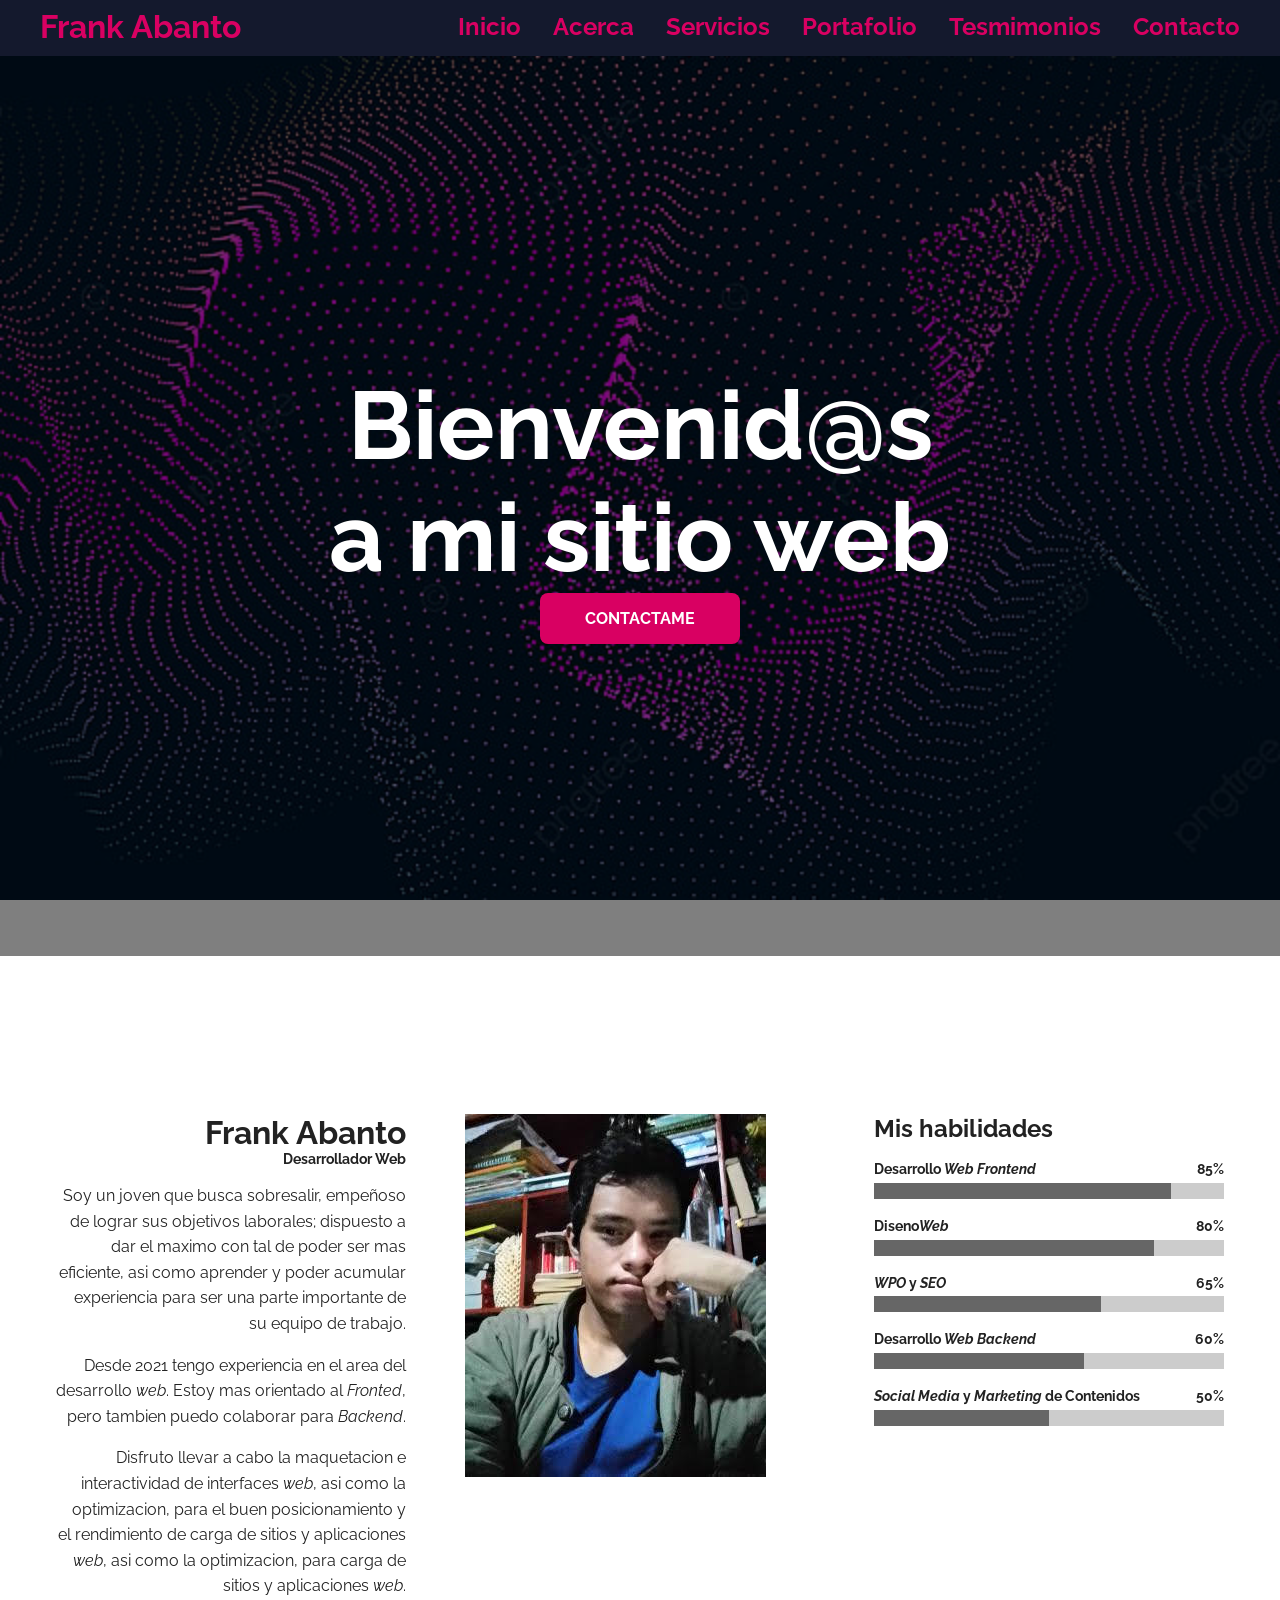
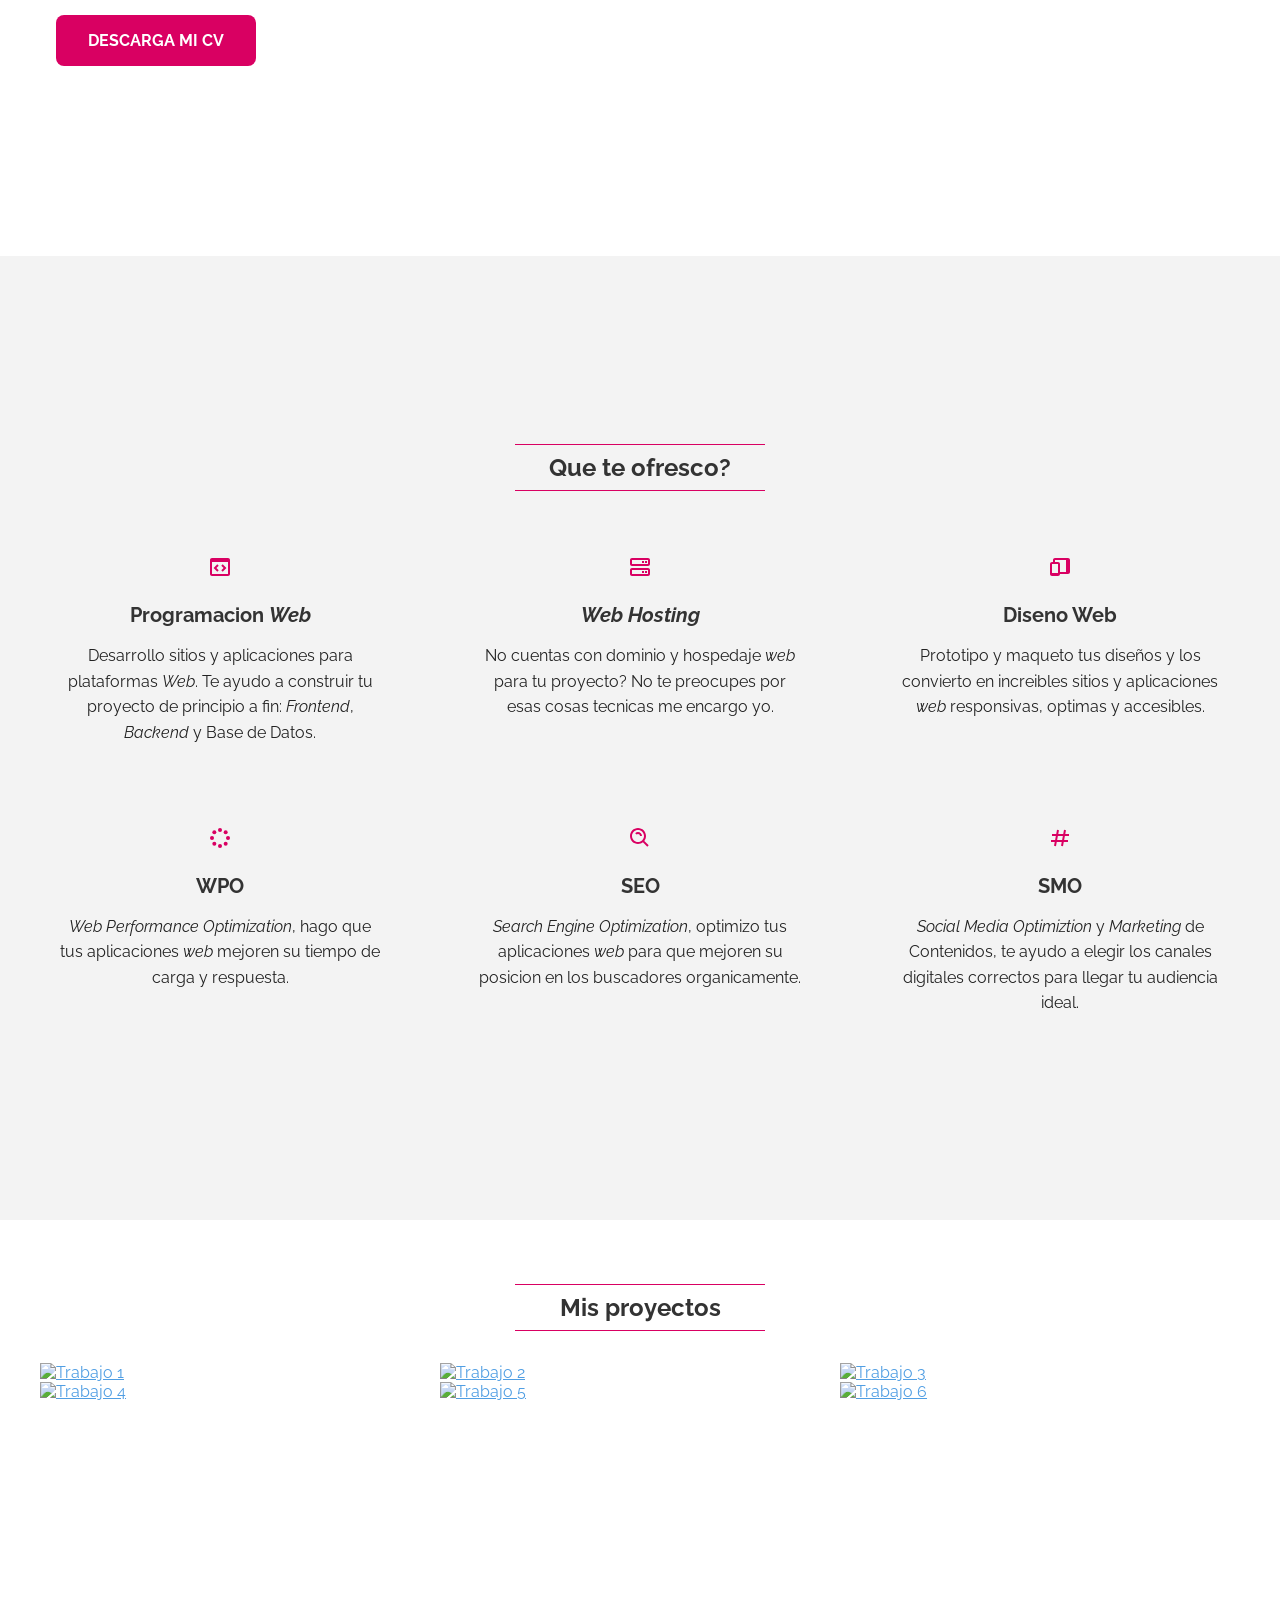
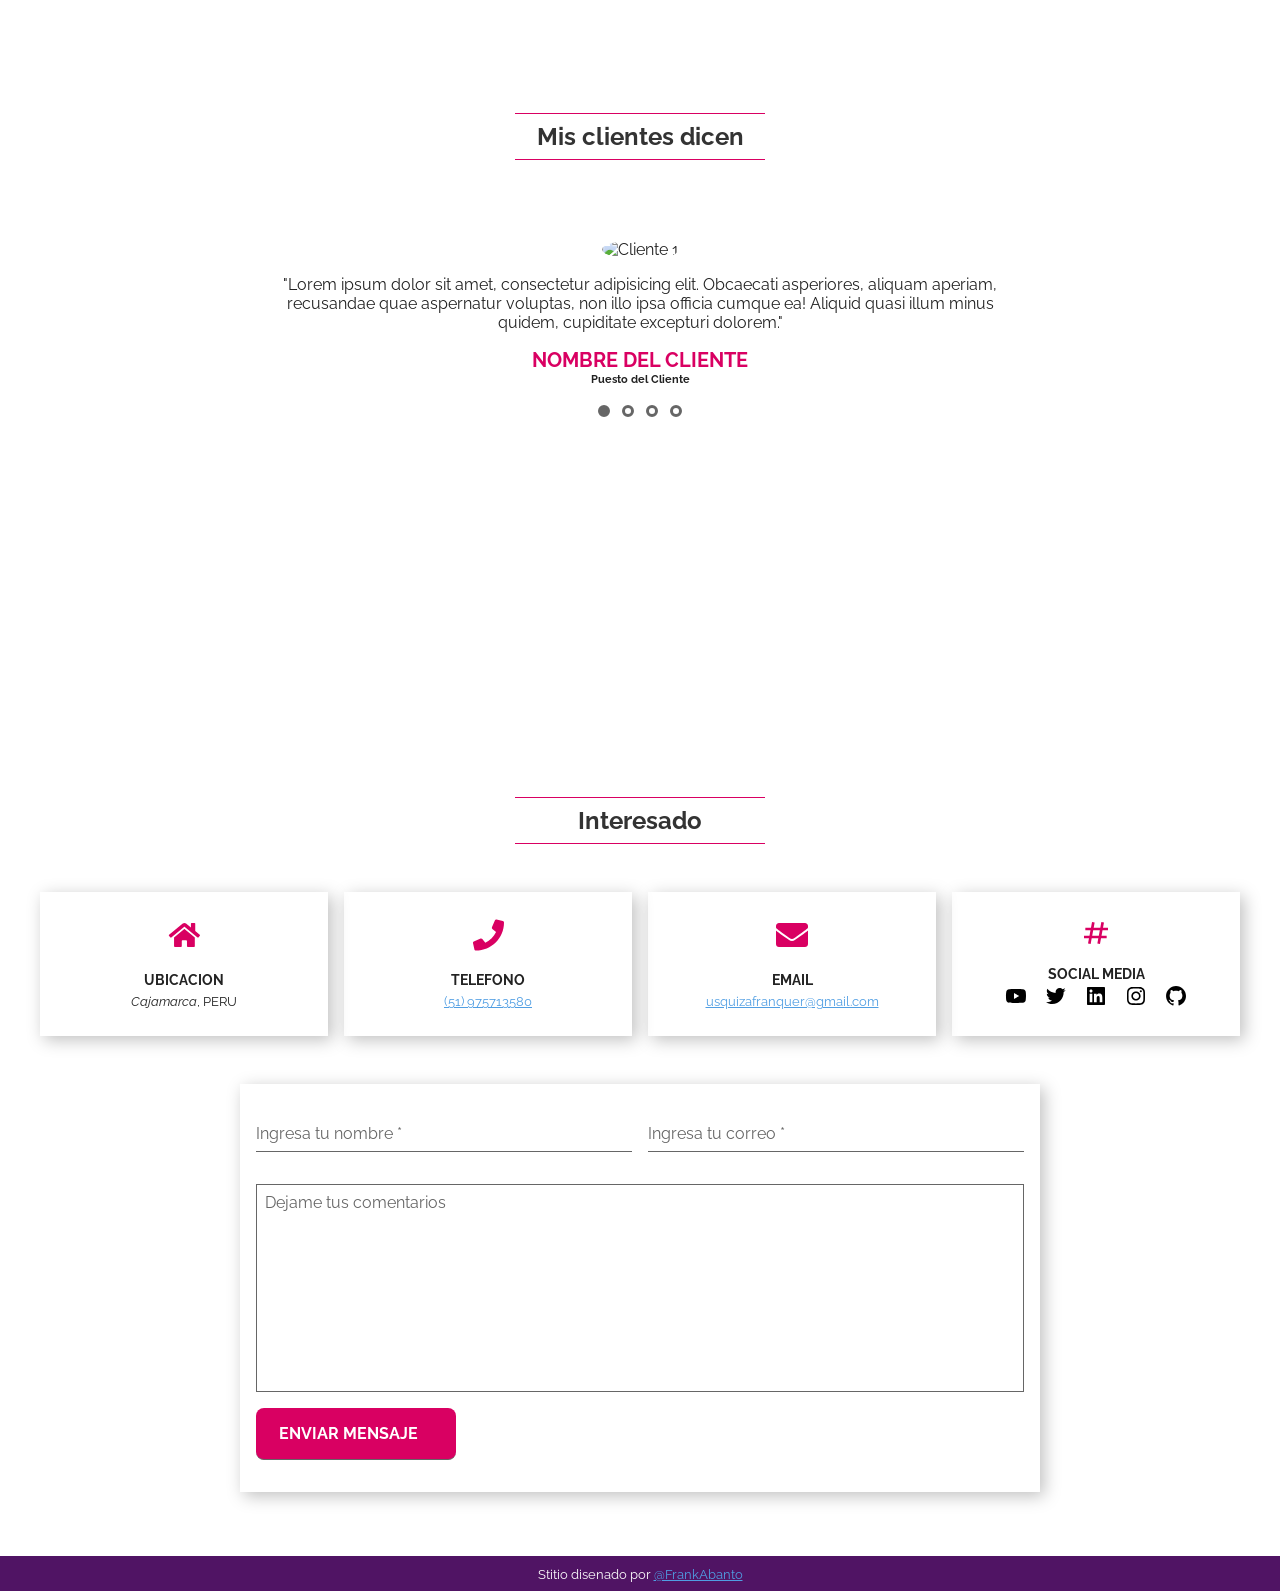
==== portafolio-cv/index.html @ b88fe7c6 "Editanto contenido de Portafolio" ====
<!DOCTYPE html>
<html lang="es">

<head>
  <meta charset="UTF-8">
  <meta http-equiv="X-UA-Compatible" content="IE=edge">
  <meta name="viewport" content="width=device-width, initial-scale=1.0">
  <link rel="preconnect" href="https://fonts.googleapis.com">
  <link rel="preconnect" href="https://fonts.gstatic.com" crossorigin>
  <link href="https://fonts.googleapis.com/css2?family=Raleway:wght@400;700&display=swap" rel="stylesheet">
  <link rel="stylesheet" href="style.css">
  <title>Portafolio CV - Frank Abanto</title>
  <meta name="description" content="Hola bienvenid@ a mi Portafolio, soy Frank Abanto, Desarrollador Web">
  <link rel="canonical" href="https://frankusqabant.github.io/pagina-taller-maquetacion/portafolio-cv
">
  <link rel="favicon" href="https://frankusqabant.github.io/pagina-taller-maquetacion/portafolio-cv
/assets/favicon.png">
  <link rel="apple-touch-icon" href="https://frankusqabant.github.io/pagina-taller-maquetacion/portafolio-cv
/assets/favicon.png">
  <meta name="theme-color" content="#d9006">
  <meta name="twitter:card" content="summary">
  <meta property="og:type" content="website">
  <meta property="og:title" name="twitter:title" content="Portafolio CV - Frank Abanto">
  <meta property="og:description" name="twitter:description"
    content="Hola bienvenid@ a mi Portafolio Profesional, soy Frank Abanto, Desarrollador Web">
  <meta property="og:image" name="twitter:image" content="https://frankusqabant.github.io/pagina-taller-maquetacion/portafolio-cv
/assets/hero-image-home.jpg">
  <meta property="og:url" name="twitter:url" content="https://frankusqabant.github.io/pagina-taller-maquetacion/portafolio-cv
">
</head>

<body>
  <header class="header">
    <section class="container">
      <div class="logo">
        <a href="index.html">Frank Abanto</a>
      </div>
      <button class="menu-btn">
        <svg xmlns="http://www.w3.org/2000/svg" width="24" height="24" viewBox="0 0 24 24">
          <path d="M4 6H20V8H4zM4 11H20V13H4zM4 16H20V18H4z" />
        </svg>
        <svg class="none" xmlns="http://www.w3.org/2000/svg" width="24" height="24" viewBox="0 0 24 24">
          <path
            d="M16.192 6.344L11.949 10.586 7.707 6.344 6.293 7.758 10.535 12 6.293 16.242 7.707 17.656 11.949 13.414 16.192 17.656 17.606 16.242 13.364 12 17.606 7.758z" />
        </svg>
      </button>
      <nav class="menu">
        <a href="#inicio">Inicio</a>
        <a href="#acerca">Acerca</a>
        <a href="#servicios">Servicios</a>
        <a href="#portafolio">Portafolio</a>
        <a href="#testimonios">Tesmimonios</a>
        <a href="#contacto">Contacto</a>
      </nav>
    </section>
  </header>
  <section id="inicio" class="home">
    <article class="hero-image" style="--hero-image: url('tools/hero-image-home.jpg'); --hero-attachment: fixed;">
      <aside class="hero-image-opacity" style="--hero-opacity-color: var(--black-alpha-color);">
        <div class="hero-image-content">
          <h2 class="hero-image-title" style="--hero-text-color: var(--white-color);">
            Bienvenid@s<br>a mi sitio web
          </h2>
          <a href="#contacto" class="btn">CONTACTAME</a>
        </div>
      </aside>
    </article>
  </section>
  <section id="acerca" class="about section container full-lg-screen">
    <article class="text-lg-right">
      <aside class="text-center text-lg-right">
        <h1>Frank Abanto</h1>
        <h5>Desarrollador Web</h5>
      </aside>
      <p>
        Soy un joven que busca sobresalir, empeñoso de lograr sus objetivos laborales; dispuesto a dar el maximo con tal
        de poder ser mas eficiente, asi como aprender y poder acumular experiencia para ser una parte importante de su
        equipo de trabajo.
      </p>
      <p>
        Desde 2021 tengo experiencia en el area del desarrollo <i>web</i>. Estoy mas orientado al <i>Fronted</i>, pero
        tambien puedo colaborar para <i>Backend</i>.
      </p>
      <p>
        Disfruto llevar a cabo la maquetacion e interactividad de interfaces <i>web</i>, asi como la optimizacion, para
        el buen posicionamiento y el rendimiento de carga de sitios y aplicaciones <i>web</i>, asi como la optimizacion,
        para carga de sitios y aplicaciones <i>web</i>.
      </p>
      <div class="text-center text-lg-left">

        <a class="btn" href="https://drive.google.com/file/d/1WSHp6QoUBpwlQ-XgPoUDUDnIFrKD_-wg/view?usp=sharing"
          target="_blank" rel="noopener">DESCARGA MI CV</a>
      </div>
    </article>
    <article>
      <img class="gray-scalee" src="tools/Fran.jpg" alt="jonmircha">
    </article>
    <article>
      <h2 class="text-center text-lg-left">Mis habilidades</h2>
      <div class="progress">
        <p>
          <b>Desarrollo <i>Web Frontend</i></b>
          <b>85%</b>
        </p>
        <progress value="85" min="0" max="100"></progress>
      </div>
      <div class="progress">
        <p>
          <b>Diseno<i>Web</i></b>
          <b>80%</b>
        </p>
        <progress value="80" min="0" max="100"></progress>
      </div>
      <div class="progress">
        <p>
          <b><i>WPO</i> y <i>SEO</i></b>
          <b>65%</b>
        </p>
        <progress value="65" min="0" max="100"></progress>
      </div>
      <div class="progress">
        <p>
          <b>Desarrollo <i>Web Backend</i></b>
          <b>60%</b>
        </p>
        <progress value="60" min="0" max="100"></progress>
      </div>
      <div class="progress">
        <p>
          <b><i>Social Media</i> y <i>Marketing</i> de Contenidos</b>
          <b>50%</b>
        </p>
        <progress value="50" min="0" max="100"></progress>
      </div>
    </article>
  </section>
  <section id="servicios" class="services section bg-gray-light">
    <div class="container full-lg-screen">
      <h2 class="section-title">Que te ofresco?</h2>
      <article class="service-card">
        <svg xmlns="http://www.w3.org/2000/svg" width="24" height="24" viewBox="0 0 24 24">
          <path
            d="M20,3H4C2.897,3,2,3.897,2,5v14c0,1.103,0.897,2,2,2h16c1.103,0,2-0.897,2-2V5C22,3.897,21.103,3,20,3z M4,19V7h16 l0.002,12H4z" />
          <path
            d="M9.293 9.293L5.586 13 9.293 16.707 10.707 15.293 8.414 13 10.707 10.707zM14.707 9.293L13.293 10.707 15.586 13 13.293 15.293 14.707 16.707 18.414 13z" />
        </svg>
        <h3>Programacion <i>Web</i></h3>
        <p>
          Desarrollo sitios y aplicaciones para plataformas <i>Web</i>. Te ayudo a construir tu proyecto de principio a
          fin: <i>Frontend</i>, <i>Backend</i> y Base de Datos.
        </p>
      </article>
      <article class="service-card">
        <svg xmlns="http://www.w3.org/2000/svg" width="24" height="24" viewBox="0 0 24 24">
          <path fill="none"
            d="M4 15v4h16.002L20 15H4zM16 18h-2v-2h2V18zM19 18h-2v-2h2V18zM4 5v4h16.002L20 5H4zM16 8h-2V6h2V8zM19 8h-2V6h2V8z" />
          <path
            d="M20 3H4C2.897 3 2 3.897 2 5v4c0 1.103.897 2 2 2h16c1.103 0 2-.897 2-2V5C22 3.897 21.103 3 20 3zM4 9V5h16l.002 4H4zM20 13H4c-1.103 0-2 .897-2 2v4c0 1.103.897 2 2 2h16c1.103 0 2-.897 2-2v-4C22 13.897 21.103 13 20 13zM4 19v-4h16l.002 4H4z" />
          <path d="M17 6H19V8H17zM14 6H16V8H14zM17 16H19V18H17zM14 16H16V18H14z" />
        </svg>
        <h3><i>Web Hosting</i></h3>
        <p>
          No cuentas con dominio y hospedaje <i>web</i> para tu proyecto? No te preocupes por esas cosas tecnicas me
          encargo yo.
        </p>
      </article>
      <article class="service-card">
        <svg xmlns="http://www.w3.org/2000/svg" width="24" height="24" viewBox="0 0 24 24">
          <path
            d="M20,3H7C5.897,3,5,3.897,5,5v2H4C2.897,7,2,7.897,2,9v10c0,1.103,0.897,2,2,2h6c1.103,0,2-0.897,2-2h8c1.103,0,2-0.897,2-2 V5C22,3.897,21.103,3,20,3z M6,9h4l-0.003,9H4V9H6z M12,17V9c0-1.103-0.897-2-2-2H7V5h11v12H12z" />
        </svg>
        <h3>Diseno Web</h3>
        <p>
          Prototipo y maqueto tus diseños y los convierto en increibles sitios y aplicaciones <i>web</i> responsivas,
          optimas y accesibles.
        </p>
      </article>
      <article class="service-card">
        <svg xmlns="http://www.w3.org/2000/svg" width="24" height="24" viewBox="0 0 24 24">
          <circle cx="12" cy="20" r="2" />
          <circle cx="12" cy="4" r="2" />
          <circle cx="6.343" cy="17.657" r="2" />
          <circle cx="17.657" cy="6.343" r="2" />
          <circle cx="4" cy="12" r="2.001" />
          <circle cx="20" cy="12" r="2" />
          <circle cx="6.343" cy="6.344" r="2" />
          <circle cx="17.657" cy="17.658" r="2" />
        </svg>
        <h3>WPO</h3>
        <p>
          <i>Web Performance Optimization</i>, hago que tus aplicaciones <i>web</i> mejoren su tiempo de carga y
          respuesta.
        </p>
      </article>
      <article class="service-card">
        <svg xmlns="http://www.w3.org/2000/svg" width="24" height="24" viewBox="0 0 24 24">
          <path
            d="M10,18c1.846,0,3.543-0.635,4.897-1.688l4.396,4.396l1.414-1.414l-4.396-4.396C17.365,13.543,18,11.846,18,10 c0-4.411-3.589-8-8-8s-8,3.589-8,8S5.589,18,10,18z M10,4c3.309,0,6,2.691,6,6s-2.691,6-6,6s-6-2.691-6-6S6.691,4,10,4z" />
          <path
            d="M11.412,8.586C11.791,8.966,12,9.468,12,10h2c0-1.065-0.416-2.069-1.174-2.828c-1.514-1.512-4.139-1.512-5.652,0 l1.412,1.416C9.346,7.83,10.656,7.832,11.412,8.586z" />
        </svg>
        <h3>SEO</h3>
        <p>
          <i>Search Engine Optimization</i>, optimizo tus aplicaciones <i>web</i> para que mejoren su posicion en los
          buscadores organicamente.
        </p>
      </article>
      <article class="service-card">
        <svg xmlns="http://www.w3.org/2000/svg" width="24" height="24" viewBox="0 0 24 24">
          <path
            d="M16.018,3.815L15.232,8h-4.966l0.716-3.815L9.018,3.815L8.232,8H4v2h3.857l-0.751,4H3v2h3.731l-0.714,3.805l1.965,0.369 L8.766,16h4.966l-0.714,3.805l1.965,0.369L15.766,16H20v-2h-3.859l0.751-4H21V8h-3.733l0.716-3.815L16.018,3.815z M14.106,14H9.141 l0.751-4h4.966L14.106,14z" />
        </svg>
        <h3>SMO</h3>
        <p>
          <i>Social Media Optimiztion</i> y <i>Marketing</i> de Contenidos, te ayudo a elegir los canales digitales
          correctos para llegar tu audiencia ideal.
        </p>
      </article>
    </div>
  </section>
  <section id="portafolio" class="portfolio section">
    <div class="container">
      <h2 class="section-title">Mis proyectos</h2>
      <a href="#trabajo-1" class="portfolio-card">
        <img src="assets/portfolio-1.jpg" alt="Trabajo 1">
        <aside class="portfolio-card-info">
          <div>
            <h3>Proyecto 1</h3>
            <p>
              "El exito llega para todos aquellos que estas ocupados buscandolo".
              <br>
              <i>Henry T.</i>
            </p>
          </div>
        </aside>
      </a>
      <a href="#trabajo-2" class="portfolio-card">
        <img src="assets/portfolio-2.jpg" alt="Trabajo 2">
        <aside class="portfolio-card-info">
          <div>
            <h3>Proyecto 2</h3>
            <p>
              "El unico modo de hacer un gran trabajo es amar lo que haces".
              <br>
              <i>Steve Jobs</i>
            </p>
          </div>
        </aside>
      </a>
      <a href="#trabajo-3" class="portfolio-card">
        <img src="assets/portfolio-3.jpg" alt="Trabajo 3">
        <aside class="portfolio-card-info">
          <div>
            <h3>Proyecto 3</h3>
            <p>
              "El secreto del cambio es enfocar toda tu energia, no en luchar contra lo viejo, si no es construir lo
              nuevo".
              <br>
              <i>Socrates</i>
            </p>
          </div>
        </aside>
      </a>
      <a href="#trabajo-4" class="portfolio-card">
        <img src="assets/portfolio-4.jpg" alt="Trabajo 4">
        <aside class="portfolio-card-info">
          <div>
            <h3>Proyecto 4</h3>
            <p>
              "Son tus decisiones, no tus condiciones, las que determinan tu destino".
              <br>
              <i>Tony Robbins</i>
            </p>
          </div>
        </aside>
      </a>
      <a href="#trabajo-5" class="portfolio-card">
        <img src="assets/portfolio-5.jpg" alt="Trabajo 5">
        <aside class="portfolio-card-info">
          <div>
            <h3>Proyecto 5</h3>
            <p>
              "El trabajo en equipo es la habilidad para trabajar juntos hacia una vision comun. Es el combustible que
              permite a la gente comun conseguir resultados poco comunes".
              <br>
              <i>Andrew Carnegie</i>
            </p>
          </div>
        </aside>
      </a>
      <a href="#trabajo-6" class="portfolio-card">
        <img src="assets/portfolio-6.jpg" alt="Trabajo 6">
        <aside class="portfolio-card-info">
          <div>
            <h3>Proyecto 6</h3>
            <p>
              "Considero mas valiente al que conquista sus deseos, que al que conquista a sus enemigos, ya que la
              victoria mas dura es la victoria sobre uno mismo".
              <br>
              <i>Aristoteles</i>
            </p>
          </div>
        </aside>
      </a>
    </div>
  </section>
  <article class="modal" id="trabajo-1">
    <div class="modal-content">
      <a href="#cerrar" class="modal-close">
        <svg xmlns="http://www.w3.org/2000/svg" width="24" height="24" viewBox="0 0 24 24">
          <path
            d="M12,2C6.486,2,2,6.486,2,12s4.486,10,10,10s10-4.486,10-10S17.514,2,12,2z M16.207,14.793l-1.414,1.414L12,13.414 l-2.793,2.793l-1.414-1.414L10.586,12L7.793,9.207l1.414-1.414L12,10.586l2.793-2.793l1.414,1.414L13.414,12L16.207,14.793z" />
        </svg>
      </a>
      <article class="portfolio-modal">
        <img src="assets/portfolio-1.jpg" alt="Trabajo 1">
        <div class="portfolio-info">
          <h3>PROYECTO TECH</h3>
          <p>
            Presento una proyecto basico de un blog sobre noticas relacionado a la tecnologia. Lo pueden seguir en el
            enlace que les dejo en la parte de abajo.
          </p>
          <aside class="portfolio-details">
            <small><b>FECHA</b></small>
            <small>15/04/2022</small>
            <small><b>TIPO</b></small>
            <small>Blog</small>
            <small><b>ENLACE</b></small>
            <small><a href="https://frankusqabant.github.io/proyecto-tech-practica/" target="_blank"
                rel="noopener">https://proyecto.com</a></small>
          </aside>
        </div>
      </article>
    </div>
  </article>
  <article class="modal" id="trabajo-2">
    <div class="modal-content">
      <a href="#cerrar" class="modal-close">
        <svg xmlns="http://www.w3.org/2000/svg" width="24" height="24" viewBox="0 0 24 24">
          <path
            d="M12,2C6.486,2,2,6.486,2,12s4.486,10,10,10s10-4.486,10-10S17.514,2,12,2z M16.207,14.793l-1.414,1.414L12,13.414 l-2.793,2.793l-1.414-1.414L10.586,12L7.793,9.207l1.414-1.414L12,10.586l2.793-2.793l1.414,1.414L13.414,12L16.207,14.793z" />
        </svg>
      </a>
      <article class="portfolio-modal">
        <img src="assets/portfolio-2.jpg" alt="Trabajo 2">
        <div class="portfolio-info">
          <h3>Sitio Web con Bootstrap</h3>
          <p>
            Presento una proyecto basico de una pagina web hecho con bootstrap, les dejo el enlace en la parte de abajo
            para que puedan visitarlo.
          </p>
          <aside class="portfolio-details">
            <small><b>FECHA</b></small>
            <small>10/04/2022</small>
            <small><b>TIPO</b></small>
            <small>Sitio Web</small>
            <small><b>ENLACE</b></small>
            <small><a href="https://frankusqabant.github.io/bootstrap-wibsite/" target="_blank"
                rel="noopener">https://proyecto.com</a></small>
          </aside>
        </div>
      </article>
    </div>
  </article>
  <article class="modal" id="trabajo-3">
    <div class="modal-content">
      <a href="#cerrar" class="modal-close">
        <svg xmlns="http://www.w3.org/2000/svg" width="24" height="24" viewBox="0 0 24 24">
          <path
            d="M12,2C6.486,2,2,6.486,2,12s4.486,10,10,10s10-4.486,10-10S17.514,2,12,2z M16.207,14.793l-1.414,1.414L12,13.414 l-2.793,2.793l-1.414-1.414L10.586,12L7.793,9.207l1.414-1.414L12,10.586l2.793-2.793l1.414,1.414L13.414,12L16.207,14.793z" />
        </svg>
      </a>
      <article class="portfolio-modal">
        <img src="assets/portfolio-3.jpg" alt="Trabajo 3">
        <div class="portfolio-info">
          <h3>Formulario para Productos</h3>
          <p>
            Presento una proyecto basico de un formulario en que se puede poner nombre, precio, año y guardarlo. Les
            dejo el enlace en la parte de abajo.
          </p>
          <aside class="portfolio-details">
            <small><b>FECHA</b></small>
            <small>05/04/2022</small>
            <small><b>TIPO</b></small>
            <small>Add a Product</small>
            <small><b>ENLACE</b></small>
            <small><a href="https://frankusqabant.github.io/javascript-products-app/" target="_blank"
                rel="noopener">https://proyecto.com</a></small>
          </aside>
        </div>
      </article>
    </div>
  </article>
  <article class="modal" id="trabajo-4">
    <div class="modal-content">
      <a href="#cerrar" class="modal-close">
        <svg xmlns="http://www.w3.org/2000/svg" width="24" height="24" viewBox="0 0 24 24">
          <path
            d="M12,2C6.486,2,2,6.486,2,12s4.486,10,10,10s10-4.486,10-10S17.514,2,12,2z M16.207,14.793l-1.414,1.414L12,13.414 l-2.793,2.793l-1.414-1.414L10.586,12L7.793,9.207l1.414-1.414L12,10.586l2.793-2.793l1.414,1.414L13.414,12L16.207,14.793z" />
        </svg>
      </a>
      <article class="portfolio-modal">
        <img src="assets/portfolio-4.jpg" alt="Trabajo 4">
        <div class="portfolio-info">
          <h3>Formulario</h3>
          <p>
            Les presento un formulario para recaudar datos sobre intereses, les dejo el enlace en la parte de abajo para
            que puedan visitarlo.
          </p>
          <aside class="portfolio-details">
            <small><b>FECHA</b></small>
            <small>01/04/2022</small>
            <small><b>TIPO</b></small>
            <small>Formulario</small>
            <small><b>ENLACE</b></small>
            <small><a href="https://codepen.io/abant/pen/NWXoyKR" target="_blank"
                rel="noopener">https://proyecto.com</a></small>
          </aside>
        </div>
      </article>
    </div>
  </article>
  <article class="modal" id="trabajo-5">
    <div class="modal-content">
      <a href="#cerrar" class="modal-close">
        <svg xmlns="http://www.w3.org/2000/svg" width="24" height="24" viewBox="0 0 24 24">
          <path
            d="M12,2C6.486,2,2,6.486,2,12s4.486,10,10,10s10-4.486,10-10S17.514,2,12,2z M16.207,14.793l-1.414,1.414L12,13.414 l-2.793,2.793l-1.414-1.414L10.586,12L7.793,9.207l1.414-1.414L12,10.586l2.793-2.793l1.414,1.414L13.414,12L16.207,14.793z" />
        </svg>
      </a>
      <article class="portfolio-modal">
        <img src="assets/portfolio-5.jpg" alt="Trabajo 5">
        <div class="portfolio-info">
          <h3>Sitio web</h3>
          <p>
            Les presento un sitio web, la dinamica es Halo Infinite popular videojuego, les dejo el enlace en la parte
            de abajo para que puedan visitarlo.
          </p>
          <aside class="portfolio-details">
            <small><b>FECHA</b></small>
            <small>28/03/2022</small>
            <small><b>TIPO</b></small>
            <small>Sitio web</small>
            <small><b>ENLACE</b></small>
            <small><a href="https://demo-sitio-halo-rho.vercel.app/" target="_blank"
                rel="noopener">https://proyecto.com</a></small>
          </aside>
        </div>
      </article>
    </div>
  </article>
  <article class="modal" id="trabajo-6">
    <div class="modal-content">
      <a href="#cerrar" class="modal-close">
        <svg xmlns="http://www.w3.org/2000/svg" width="24" height="24" viewBox="0 0 24 24">
          <path
            d="M12,2C6.486,2,2,6.486,2,12s4.486,10,10,10s10-4.486,10-10S17.514,2,12,2z M16.207,14.793l-1.414,1.414L12,13.414 l-2.793,2.793l-1.414-1.414L10.586,12L7.793,9.207l1.414-1.414L12,10.586l2.793-2.793l1.414,1.414L13.414,12L16.207,14.793z" />
        </svg>
      </a>
      <article class="portfolio-modal">
        <img src="assets/portfolio-6.jpg" alt="Trabajo 6">
        <div class="portfolio-info">
          <h3>Blog</h3>
          <p>
            Les presento un blog relacionado al tema de JavaScript, les dejo el enlace en la parte de abajo para que
            puedan visitarlo.
          </p>
          <aside class="portfolio-details">
            <small><b>FECHA</b></small>
            <small>24/12/2022</small>
            <small><b>TIPO</b></small>
            <small>Blog</small>
            <small><b>ENLACE</b></small>
            <small><a href="https://codepen.io/abant/pen/PoEVQqP" target="_blank"
                rel="noopener">https://proyecto.com</a></small>
          </aside>
        </div>
      </article>
    </div>
  </article>
  <section id="testimonios" class="testimonials">
    <article class="hero-image"
      style="--hero-image: url('assets/hero-image-customers.jpg'); --hero-attachment: scroll;">
      <aside class="hero-image-opacity" style="--hero-opacity-color: var(--white-alpha-color)">
        <div class="hero-image-content">
          <div class="container">
            <h2 class="section-title">Mis clientes dicen</h2>
            <article class="carousel" style="--carousel-bg-color: var(--white-alpha-color);">
              <input type="radio" name="slides" id="slide-1" checked>
              <input type="radio" name="slides" id="slide-2">
              <input type="radio" name="slides" id="slide-3">
              <input type="radio" name="slides" id="slide-4">
              <ul class="slides">
                <li class="slide">
                  <img class="avatar" src="assets/customer-1.jpg" alt="Cliente 1">
                  <blockquote>"Lorem ipsum dolor sit amet, consectetur adipisicing elit. Obcaecati asperiores, aliquam
                    aperiam, recusandae quae aspernatur voluptas, non illo ipsa officia cumque ea! Aliquid quasi illum
                    minus quidem, cupiditate excepturi dolorem."</blockquote>
                  <h3 class="text-first-color">NOMBRE DEL CLIENTE</h3>
                  <h6>Puesto del Cliente</h6>
                </li>
                <li class="slide">
                  <img class="avatar" src="assets/customer-2.jpg" alt="Cliente 2">
                  <blockquote>"Lorem ipsum dolor sit amet, consectetur adipisicing elit. Obcaecati asperiores, aliquam
                    aperiam, recusandae quae aspernatur voluptas, non illo ipsa officia cumque ea! Aliquid quasi illum
                    minus quidem, cupiditate excepturi dolorem."</blockquote>
                  <h3 class="text-first-color">NOMBRE DEL CLIENTE</h3>
                  <h6>Puesto del Cliente</h6>
                </li>
                <li class="slide">
                  <img class="avatar" src="assets/customer-1.jpg" alt="Cliente 3">
                  <blockquote>"Lorem ipsum dolor sit amet, consectetur adipisicing elit. Obcaecati asperiores, aliquam
                    aperiam, recusandae quae aspernatur voluptas, non illo ipsa officia cumque ea! Aliquid quasi illum
                    minus quidem, cupiditate excepturi dolorem."</blockquote>
                  <h3 class="text-first-color">NOMBRE DEL CLIENTE</h3>
                  <h6>Puesto del Cliente</h6>
                </li>
                <li class="slide">
                  <img class="avatar" src="assets/customer-2.jpg" alt="Cliente 4">
                  <blockquote>"Lorem ipsum dolor sit amet, consectetur adipisicing elit. Obcaecati asperiores, aliquam
                    aperiam, recusandae quae aspernatur voluptas, non illo ipsa officia cumque ea! Aliquid quasi illum
                    minus quidem, cupiditate excepturi dolorem."</blockquote>
                  <h3 class="text-first-color">NOMBRE DEL CLIENTE</h3>
                  <h6>Puesto del Cliente</h6>
                </li>
              </ul>
              <aside class="slides-nav">
                <label for="slide-1" id="dot-1"></label>
                <label for="slide-2" id="dot-2"></label>
                <label for="slide-3" id="dot-3"></label>
                <label for="slide-4" id="dot-4"></label>
              </aside>
            </article>
          </div>
        </div>
      </aside>
    </article>
  </section>
  <section id="contacto" class="contact section">
    <div class="container">
      <h2 class="section-title">Interesado</h2>
      <article class="contact-cards">
        <aside class="contact-card box-shadow-1">
          <svg width="37" height="28" viewBox="0 0 37 28" fill="none" xmlns="http://www.w3.org/2000/svg">
            <path
              d="M18.5 7.3125L7 16.8125V27C7 27.5625 7.4375 28 8 28H15C15.5 28 15.9375 27.5625 15.9375 27V21C15.9375 20.5 16.4375 20 16.9375 20H20.9375C21.5 20 21.9375 20.5 21.9375 21V27C21.9375 27.5625 22.4375 28 22.9375 28H30C30.5 28 31 27.5625 31 27V16.75L19.4375 7.3125C19.3125 7.1875 19.125 7.125 19 7.125C18.8125 7.125 18.625 7.1875 18.5 7.3125ZM36.6875 13.75L31.5 9.4375V0.8125C31.5 0.375 31.125 0.0625 30.75 0.0625H27.25C26.8125 0.0625 26.5 0.375 26.5 0.8125V5.3125L20.875 0.6875C20.375 0.3125 19.6875 0.0625 19 0.0625C18.25 0.0625 17.5625 0.3125 17.0625 0.6875L1.25 13.75C1.0625 13.875 0.9375 14.125 0.9375 14.3125C0.9375 14.5 1.0625 14.6875 1.125 14.8125L2.75 16.75C2.875 16.9375 3.0625 17 3.3125 17C3.5 17 3.6875 16.9375 3.8125 16.8125L18.5 4.75C18.625 4.625 18.8125 4.5625 19 4.5625C19.125 4.5625 19.3125 4.625 19.4375 4.75L34.125 16.8125C34.25 16.9375 34.4375 17 34.625 17C34.875 17 35.0625 16.9375 35.1875 16.75L36.8125 14.8125C36.9375 14.6875 37 14.5 37 14.3125C37 14.125 36.875 13.875 36.6875 13.75Z"
              fill="#D90062" />
          </svg>
          <h5>UBICACION</h5>
          <small><i>Cajamarca</i>, PERU</small>
        </aside>
        <aside class="contact-card box-shadow-1">
          <svg width="33" height="32" viewBox="0 0 33 32" fill="none" xmlns="http://www.w3.org/2000/svg">
            <path
              d="M31.8125 1.5625L25.3125 0.0625C24.625 -0.125 23.875 0.25 23.5625 0.9375L20.5625 7.9375C20.3125 8.5625 20.5 9.25 21 9.6875L24.8125 12.8125C22.5625 17.5625 18.625 21.5625 13.75 23.875L10.625 20.0625C10.1875 19.5625 9.5 19.375 8.875 19.625L1.875 22.625C1.1875 22.9375 0.875 23.6875 1 24.375L2.5 30.875C2.6875 31.5625 3.25 32 4 32C20 32 33 19.0625 33 3C33 2.3125 32.5 1.75 31.8125 1.5625Z"
              fill="#D90062" />
          </svg>
          <h5>TELEFONO</h5>
          <small><a href="https://wa.me/51975713580?text=Hola%20necesito%20información" target="_blank"
              rel="noopener">(51) 975713580</a></small>
        </aside>
        <aside class="contact-card box-shadow-1">
          <svg width="32" height="24" viewBox="0 0 32 24" fill="none" xmlns="http://www.w3.org/2000/svg">
            <path
              d="M31.375 7.9375C29.9375 9.0625 28.125 10.4375 21.75 15.0625C20.5 16 18.1875 18.0625 16 18.0625C13.75 18.0625 11.5 16 10.1875 15.0625C3.8125 10.4375 2 9.0625 0.5625 7.9375C0.3125 7.75 0 7.9375 0 8.25V21C0 22.6875 1.3125 24 3 24H29C30.625 24 32 22.6875 32 21V8.25C32 7.9375 31.625 7.75 31.375 7.9375ZM16 16C17.4375 16.0625 19.5 14.1875 20.5625 13.4375C28.875 7.4375 29.5 6.875 31.375 5.375C31.75 5.125 32 4.6875 32 4.1875V3C32 1.375 30.625 0 29 0H3C1.3125 0 0 1.375 0 3V4.1875C0 4.6875 0.1875 5.125 0.5625 5.375C2.4375 6.875 3.0625 7.4375 11.375 13.4375C12.4375 14.1875 14.5 16.0625 16 16Z"
              fill="#D90062" />
          </svg>
          <h5>EMAIL</h5>
          <small><a href="mailto:usquizafranquer@gmail.com">usquizafranquer@gmail.com</a></small>
        </aside>
        <aside class="contact-card box-shadow-1">
          <svg xmlns="http://www.w3.org/2000/svg" width="24" height="24" viewBox="0 0 24 24">
            <path
              d="M16.018,3.815L15.232,8h-4.966l0.716-3.815L9.018,3.815L8.232,8H4v2h3.857l-0.751,4H3v2h3.731l-0.714,3.805l1.965,0.369 L8.766,16h4.966l-0.714,3.805l1.965,0.369L15.766,16H20v-2h-3.859l0.751-4H21V8h-3.733l0.716-3.815L16.018,3.815z M14.106,14H9.141 l0.751-4h4.966L14.106,14z" />
          </svg>

          <h5>SOCIAL MEDIA</h5>
          <small class="social-media">
            <a href="https://www.youtube.com/channel/UCJDLlGf9h5hm3IM32Wr7auw" target="_blank" rel="noopener">
              <svg xmlns="http://www.w3.org/2000/svg" width="24" height="24" viewBox="0 0 24 24">
                <path
                  d="M21.593,7.203c-0.23-0.858-0.905-1.535-1.762-1.766C18.265,5.007,12,5,12,5S5.736,4.993,4.169,5.404	c-0.84,0.229-1.534,0.921-1.766,1.778c-0.413,1.566-0.417,4.814-0.417,4.814s-0.004,3.264,0.406,4.814	c0.23,0.857,0.905,1.534,1.763,1.765c1.582,0.43,7.83,0.437,7.83,0.437s6.265,0.007,7.831-0.403c0.856-0.23,1.534-0.906,1.767-1.763	C21.997,15.281,22,12.034,22,12.034S22.02,8.769,21.593,7.203z M9.996,15.005l0.005-6l5.207,3.005L9.996,15.005z" />
              </svg>
            </a>
            <a href="https://twitter.com/FrankUsqAbanto" target="_blank" rel="noopener">
              <svg xmlns="http://www.w3.org/2000/svg" width="24" height="24" viewBox="0 0 24 24">
                <path
                  d="M19.633,7.997c0.013,0.175,0.013,0.349,0.013,0.523c0,5.325-4.053,11.461-11.46,11.461c-2.282,0-4.402-0.661-6.186-1.809	c0.324,0.037,0.636,0.05,0.973,0.05c1.883,0,3.616-0.636,5.001-1.721c-1.771-0.037-3.255-1.197-3.767-2.793	c0.249,0.037,0.499,0.062,0.761,0.062c0.361,0,0.724-0.05,1.061-0.137c-1.847-0.374-3.23-1.995-3.23-3.953v-0.05	c0.537,0.299,1.16,0.486,1.82,0.511C3.534,9.419,2.823,8.184,2.823,6.787c0-0.748,0.199-1.434,0.548-2.032	c1.983,2.443,4.964,4.04,8.306,4.215c-0.062-0.3-0.1-0.611-0.1-0.923c0-2.22,1.796-4.028,4.028-4.028	c1.16,0,2.207,0.486,2.943,1.272c0.91-0.175,1.782-0.512,2.556-0.973c-0.299,0.935-0.936,1.721-1.771,2.22	c0.811-0.088,1.597-0.312,2.319-0.624C21.104,6.712,20.419,7.423,19.633,7.997z" />
              </svg>
            </a>
            <a href="https://www.linkedin.com/in/frank-abanto-3919841b2/" target="_blank" rel="noopener">
              <svg xmlns="http://www.w3.org/2000/svg" width="24" height="24" viewBox="0 0 24 24">
                <path
                  d="M20,3H4C3.447,3,3,3.448,3,4v16c0,0.552,0.447,1,1,1h16c0.553,0,1-0.448,1-1V4C21,3.448,20.553,3,20,3z M8.339,18.337H5.667	v-8.59h2.672V18.337z M7.003,8.574c-0.856,0-1.548-0.694-1.548-1.548s0.691-1.548,1.548-1.548c0.854,0,1.548,0.693,1.548,1.548	S7.857,8.574,7.003,8.574z M18.338,18.337h-2.669V14.16c0-0.996-0.018-2.277-1.388-2.277c-1.39,0-1.601,1.086-1.601,2.207v4.248	h-2.667v-8.59h2.56v1.174h0.037c0.355-0.675,1.227-1.387,2.524-1.387c2.704,0,3.203,1.778,3.203,4.092V18.337z" />
              </svg>
            </a>
            <a href="https://www.instagram.com/frank_usqabanto/" target="_blank" rel="noopener">
              <svg xmlns="http://www.w3.org/2000/svg" width="24" height="24" viewBox="0 0 24 24">
                <path
                  d="M11.999,7.377c-2.554,0-4.623,2.07-4.623,4.623c0,2.554,2.069,4.624,4.623,4.624c2.552,0,4.623-2.07,4.623-4.624	C16.622,9.447,14.551,7.377,11.999,7.377L11.999,7.377z M11.999,15.004c-1.659,0-3.004-1.345-3.004-3.003	c0-1.659,1.345-3.003,3.004-3.003s3.002,1.344,3.002,3.003C15.001,13.659,13.658,15.004,11.999,15.004L11.999,15.004z" />
                <circle cx="16.806" cy="7.207" r="1.078" />
                <path
                  d="M20.533,6.111c-0.469-1.209-1.424-2.165-2.633-2.632c-0.699-0.263-1.438-0.404-2.186-0.42	c-0.963-0.042-1.268-0.054-3.71-0.054s-2.755,0-3.71,0.054C7.548,3.074,6.809,3.215,6.11,3.479C4.9,3.946,3.945,4.902,3.477,6.111	c-0.263,0.7-0.404,1.438-0.419,2.186c-0.043,0.962-0.056,1.267-0.056,3.71c0,2.442,0,2.753,0.056,3.71	c0.015,0.748,0.156,1.486,0.419,2.187c0.469,1.208,1.424,2.164,2.634,2.632c0.696,0.272,1.435,0.426,2.185,0.45	c0.963,0.042,1.268,0.055,3.71,0.055s2.755,0,3.71-0.055c0.747-0.015,1.486-0.157,2.186-0.419c1.209-0.469,2.164-1.424,2.633-2.633	c0.263-0.7,0.404-1.438,0.419-2.186c0.043-0.962,0.056-1.267,0.056-3.71s0-2.753-0.056-3.71C20.941,7.57,20.801,6.819,20.533,6.111z M19.315,15.643c-0.007,0.576-0.111,1.147-0.311,1.688c-0.305,0.787-0.926,1.409-1.712,1.711c-0.535,0.199-1.099,0.303-1.67,0.311	c-0.95,0.044-1.218,0.055-3.654,0.055c-2.438,0-2.687,0-3.655-0.055c-0.569-0.007-1.135-0.112-1.669-0.311	c-0.789-0.301-1.414-0.923-1.719-1.711c-0.196-0.534-0.302-1.099-0.311-1.669c-0.043-0.95-0.053-1.218-0.053-3.654	c0-2.437,0-2.686,0.053-3.655c0.007-0.576,0.111-1.146,0.311-1.687c0.305-0.789,0.93-1.41,1.719-1.712	c0.534-0.198,1.1-0.303,1.669-0.311c0.951-0.043,1.218-0.055,3.655-0.055c2.437,0,2.687,0,3.654,0.055	c0.571,0.007,1.135,0.112,1.67,0.311c0.786,0.303,1.407,0.925,1.712,1.712c0.196,0.534,0.302,1.099,0.311,1.669	c0.043,0.951,0.054,1.218,0.054,3.655c0,2.436,0,2.698-0.043,3.654H19.315z" />
              </svg>
            </a>
            <a href="https://github.com/FrankUsqAbant" target="_blank" rel="noopener">
              <svg xmlns="http://www.w3.org/2000/svg" width="24" height="24" viewBox="0 0 24 24">
                <path fill-rule="evenodd" clip-rule="evenodd"
                  d="M12.026,2c-5.509,0-9.974,4.465-9.974,9.974c0,4.406,2.857,8.145,6.821,9.465	c0.499,0.09,0.679-0.217,0.679-0.481c0-0.237-0.008-0.865-0.011-1.696c-2.775,0.602-3.361-1.338-3.361-1.338	c-0.452-1.152-1.107-1.459-1.107-1.459c-0.905-0.619,0.069-0.605,0.069-0.605c1.002,0.07,1.527,1.028,1.527,1.028	c0.89,1.524,2.336,1.084,2.902,0.829c0.091-0.645,0.351-1.085,0.635-1.334c-2.214-0.251-4.542-1.107-4.542-4.93	c0-1.087,0.389-1.979,1.024-2.675c-0.101-0.253-0.446-1.268,0.099-2.64c0,0,0.837-0.269,2.742,1.021	c0.798-0.221,1.649-0.332,2.496-0.336c0.849,0.004,1.701,0.115,2.496,0.336c1.906-1.291,2.742-1.021,2.742-1.021	c0.545,1.372,0.203,2.387,0.099,2.64c0.64,0.696,1.024,1.587,1.024,2.675c0,3.833-2.33,4.675-4.552,4.922	c0.355,0.308,0.675,0.916,0.675,1.846c0,1.334-0.012,2.41-0.012,2.737c0,0.267,0.178,0.577,0.687,0.479	C19.146,20.115,22,16.379,22,11.974C22,6.465,17.535,2,12.026,2z" />
              </svg>
            </a>
          </small>
        </aside>
      </article>
      <form class="contact-form box-shadow-1">
        <input type="text" name="name" placeholder="Ingresa tu nombre *"
          title="Nombre solo acepta letras y espacios en blanco" pattern="^[A-Za-zÑñÁáÉéÍíÓóÚúÜü\s]+$" required>
        <input type="email" name="email" placeholder="Ingresa tu correo *" title="Email incorrecto"
          pattern="^[a-z0-9]+(\.[_a-z0-9]+)*@[a-z0-9-]+(\.[a-z0-9-]+)*(\.[a-z]{2,15})$" required>
        <textarea name="comments" cols="50" rows="10" placeholder="Dejame tus comentarios" required></textarea>
        <div class="contact-form-loader text-center none">
          <img src="assets/loader.svg" alt="Enviando...">
        </div>
        <input class="btn" type="submit" value="ENVIAR MENSAJE">
      </form>
      <article id="gracias" class="modal">
        <div class="modal-content">
          <article class="contact-form-response">
            <h3>
              Muchas Gracias
              <br>
              Por tus comentarios
            </h3>
            <svg xmlns="http://www.w3.org/2000/svg" width="24" height="24" viewBox="0 0 24 24">
              <path d="M12,18c4,0,5-4,5-4H7C7,14,8,18,12,18z" />
              <path
                d="M12,2C6.486,2,2,6.486,2,12c0,5.514,4.486,10,10,10s10-4.486,10-10C22,6.486,17.514,2,12,2z M12,20c-4.411,0-8-3.589-8-8 s3.589-8,8-8s8,3.589,8,8S16.411,20,12,20z" />
              <path
                d="M13 12l2 .012C15.012 11.55 15.194 11 16 11s.988.55 1 1h2c0-1.206-.799-3-3-3S13 10.794 13 12zM8 11c.806 0 .988.55 1 1h2c0-1.206-.799-3-3-3s-3 1.794-3 3l2 .012C7.012 11.55 7.194 11 8 11z" />
            </svg>

          </article>
        </div>
      </article>
    </div>
  </section>
  <footer class="footer">
    <small>Stitio disenado por <a href="https://github.com/FrankUsqAbant" target="_blank"
        rel="noopener">@FrankAbanto</a></small>
  </footer>
  <script src="script.js"></script>
</body>

</html>
---- portafolio-cv/style.css ----
/* ******* Custon Properties ********* */

:root {
  --first-color: #d90062;
  --first-alpha-color: rgba(217, 0, 98, 0.75);
  --second-color: #14192d;
  --second-alpha-color: rgba(20, 25, 45, 0.75);
  --third-color: #501464;
  --third-alpha-color: rgba(80, 20, 100, 0.75);
  --white-color: #fff;
  --gray-light-color: #f3f3f3;
  --gray-color: #ccc;
  --gray-dark-color: #666;
  --black-color: #000;
  --link-color: #509ee3;
  --title-color: #333;
  --text-color: #222;
  --white-alpha-color: rgba(255, 255, 255, 0.5);
  --black-alpha-color: rgba(0, 0, 0, 0.5);
  --font: "Raleway", "sans-serif";
  --max-width: 1200px;
  --header-height: 4rem;
}

/* ******* Reset ********* */

html {
  box-sizing: border-box;
  font-family: var(--font);
  font-size: 16px;
  scroll-behavior: smooth;
}

*,
*::after,
*::before {
  box-sizing: inherit;
}

body {
  margin: 0;
  overflow-x: hidden;
  color: var(--text-color);
}

a {
  color: var(--link-color);
  transition: all 0.5s ease-out;
}

a:hover {
  opacity: 0.75;
}

h1 {
  margin: 0;
  font-size: 2rem;
}

h2 {
  margin: 0;
  font-size: 1.5rem;
}

h3 {
  margin: 0;
  font-size: 1.25rem;
}

h4 {
  margin: 0;
  font-size: 1rem;
}

h5 {
  margin: 0;
  font-size: 0.85rem;
}

h6 {
  margin: 0;
  font-size: 0.7rem;
}

img {
  max-width: 100%;
  height: auto;
}

p {
  line-height: 1.6;
}

/* ******* Components ********* */

/* ******* Carousel********* */

@keyframes carousel-slide {
  0% {
    transform: translateX(0%);
  }
  25% {
    transform: translateX(-25%);
  }
  50% {
    transform: translateX(-50%);
  }
  75% {
    transform: translateX(-75%);
  }
}

.carousel {
  margin: 2rem auto;
  padding: 2rem 0;
  max-width: 800px;
  text-align: center;
  overflow-x: hidden;
  background-color: var(--carousel-bg-color);
}

.carousel .slides {
  padding-left: 0;
  /* 100% por cada slide  */
  width: 400%;
  display: flex;
  list-style: none;
  transition: transform 0.5s ease-in-out;
  animation: carousel-slide 12s ease-in-out 3s;
}

.carousel input {
  display: none;
}

.carousel label {
  border: medium solid var(--gray-dark-color);
  border-radius: 50%;
  margin: 0 0.25rem;
  display: inline-block;
  width: 0.75rem;
  height: 0.75rem;
  cursor: pointer;
}

#slide-1:checked ~ .slides {
  transform: translateX(0%);
}

#slide-2:checked ~ .slides {
  transform: translateX(-25%);
}

#slide-3:checked ~ .slides {
  transform: translateX(-50%);
}

#slide-4:checked ~ .slides {
  transform: translateX(-75%);
}

#slide-1:checked ~ .slides-nav label#dot-1,
#slide-2:checked ~ .slides-nav label#dot-2,
#slide-3:checked ~ .slides-nav label#dot-3,
#slide-4:checked ~ .slides-nav label#dot-4 {
  background-color: var(--gray-dark-color);
}
/* ******* Contact Form ********* */

.contact-form {
  margin: 2rem auto;
  padding: 1rem;
  max-width: 800px;
}

.contact-form > * {
  padding: 0.5rem;
  margin: 1rem auto;
  display: block;
  width: 100%;
}

.contact-form input,
.contact-form textarea {
  font-size: 0.85rem;
  font-family: var(--font);
}

.contact-form input {
  border: 0;
  padding-left: 0;
  border-bottom: thin solid var(--gray-dark-color);
}

.contact-form textarea {
  border: thin solid var(--gray-dark-color);
  resize: none;
}

.contact-form input[type="submit"] {
  margin-top: 0;
  cursor: pointer;
  transition: all 0.5s ease-out;
}

.contact-form input[type="submit"]:hover {
  opacity: 0.75;
}

.contact-form *::placeholder {
  color: var(--gray-dark-color);
}

.contact-form-response {
  padding: 1rem;
  width: 400px;
  text-align: center;
  background-color: var(--white-color);
}

.contact-form-response svg {
  margin-top: 2rem;
  width: 4rem;
  height: 4rem;
  fill: var(--first-color);
}

.modal#gracias:target {
  opacity: 1;
  pointer-events: auto;
}

@media screen and (min-width: 1024px) {
  .contact-form {
    display: grid;
    grid-template-columns: repeat(2, 1fr);
    column-gap: 1rem;
  }

  .contact-form input,
  .contact-form textarea {
    font-size: 1rem;
  }

  .contact-form textarea,
  .contact-form-loader {
    grid-column: span 2;
  }

  .contact-form input[type="submit"] {
    margin-left: 0;
  }
}

/* ******* Herolmage ********* */

.hero-image {
  background-image: var(--hero-image);
  background-repeat: no-repeat;
  background-size: cover;
  background-position: center;
  background-attachment: var(--hero-attachment);
}

.hero-image-opacity {
  width: 100%;
  min-height: 100vh;
  display: flex;
  justify-content: center;
  align-items: center;
  text-align: center;
  background-color: var(--hero-opacity-color);
}

.hero-image-title {
  font-size: 7.5vw;
  color: var(--hero-text-color);
}

/* ******* Menu ********* */

.menu-btn {
  outline: thin solid var(--first-color);
  border: 0;
  cursor: pointer;
  background-color: var(--second-color);
}

.menu-btn svg {
  fill: var(--first-color);
}

.menu {
  position: fixed;
  left: 0;
  bottom: var(--header-height);
  width: 100%;
  display: flex;
  flex-direction: column;
  background-color: var(--second-color);
  opacity: 0;
  pointer-events: none;
  transition: opacity 0.5s ease;
}

.menu.is-active {
  opacity: 1;
  pointer-events: auto;
}

.menu a {
  padding: 1rem;
  font-size: 1.5rem;
  font-weight: bold;
  text-align: center;
  text-decoration: none;
  color: var(--first-color);
}

.menu a:hover {
  color: var(--white-color);
  background-color: var(--first-color);
}

@media screen and (min-width: 1024px) {
  .menu-btn {
    display: none;
  }

  .menu {
    position: static;
    width: auto;
    flex-direction: row;
    opacity: 1;
    pointer-events: auto;
  }

  .menu a {
    padding: 0 1rem;
  }

  .menu a:last-child {
    padding-right: 0;
  }

  .menu a:hover {
    background-color: transparent;
  }
}

/* ******* Modal********* */

.modal {
  position: fixed;
  z-index: 999;
  top: 0;
  right: 0;
  bottom: 0;
  left: 0;
  display: flex;
  justify-content: center;
  align-items: center;
  background-color: var(--black-alpha-color);
  opacity: 0;
  pointer-events: none;
  transition: all 1s;
}

.modal-content {
  position: relative;
}

.modal-close {
  position: absolute;
  top: 1rem;
  right: 1rem;
}

.modal-close svg {
  width: 3rem;
  height: 3rem;
  fill: var(--first-color);
}

.modal[id|="trabajo"]:target {
  opacity: 1;
  pointer-events: auto;
}

/* ******* ProgressBar ********* */

progress {
  width: 100%;
  height: 1rem;
  background-color: var(--gray-color);
}

progress::-webkit-progress-bar {
  background-color: var(--gray-color);
}

progress::-webkit-progress-value {
  background-color: var(--gray-dark-color);
}

progress::-moz-progress-bar {
  background-color: var(--gray-dark-color);
}

.progress {
  margin: 1rem auto;
}

.progress > p {
  margin: 0;
  display: flex;
  justify-content: space-between;
  font-size: 0.85rem;
}

/* ******* Utilities ********* */

.avatar {
  border-radius: 50%;
  width: 150px;
  height: 150px;
}

.bg-gray-light {
  background-color: var(--gray-light-color);
}

.box-shadow-1 {
  box-shadow: 0.25rem 0.25rem 1rem rgba(0, 0, 0, 0.25);
}

.btn {
  border-radius: 0.5rem;
  padding: 1rem;
  display: inline-block;
  width: 200px;
  font-weight: bold;
  text-align: center;
  text-decoration: none;
  color: var(--white-color);
  background-color: var(--first-color);
}

.container {
  margin-left: auto;
  margin-right: auto;
  max-width: var(--max-width);
}

.gray-scale {
  filter: grayscale(1);
}

.none {
  display: none;
}

.section {
  padding: 2rem 1rem;
}

.section-title {
  border-top: thin solid var(--first-color);
  border-bottom: thin solid var(--first-color);
  margin: 2rem auto;
  padding: 0.5rem 1rem;
  width: 250px;
  text-align: center;
  color: var(--title-color);
}

.text-first-color {
  color: var(--first-color);
}

.text-center {
  text-align: center;
}

.text-left {
  text-align: left;
}

.text-right {
  text-align: right;
}

@media screen and (min-width: 1024px) {
  .full-lg-screen {
    width: 100%;
    min-height: 100vh;
  }

  .text-lg-center {
    text-align: center;
  }

  .text-lg-left {
    text-align: left;
  }

  .text-lg-right {
    text-align: right;
  }
}

/* ******* Site Styles ********* */

.about > article {
  margin-bottom: 2rem;
}

.contact-card {
  margin: 1rem auto;
  padding: 1rem;
  width: 100%;
  height: 144px;
  display: flex;
  flex-direction: column;
  justify-content: space-around;
  align-items: center;
}

.contact-card > svg {
  width: 2rem;
  height: 2rem;
  fill: var(--first-color);
}

.contact-card > small {
  margin-top: -1rem;
}

.footer {
  margin-bottom: var(--header-height);
  padding: 0.5rem;
  text-align: center;
  color: var(--white-color);
  background-color: var(--third-color);
}

.header {
  position: fixed;
  left: 0;
  bottom: 0;
  z-index: 999;
  padding: 1rem;
  width: 100%;
  height: var(--header-height);
  background-color: var(--second-color);
}

.header > .container {
  display: flex;
  justify-content: space-between;
  align-items: center;
}

.logo a {
  color: var(--first-color);
  font-weight: bold;
  font-size: 2rem;
  text-decoration: none;
}

.portfolio-card {
  position: relative;
  width: 100%;
  margin: 0 auto;
  display: block;
}

.portfolio-card img {
  width: 100%;
  height: 100%;
  object-fit: cover;
}

.portfolio-card-info {
  position: absolute;
  top: 0;
  left: 0;
  width: 100%;
  height: 100%;
  padding: 1rem;
  background-color: var(--first-alpha-color);
  color: var(--white-color);
  opacity: 0;
  pointer-events: none;
  transition: all 0.5s ease-in-out;
}

.portfolio-card:hover .portfolio-card-info {
  opacity: 1;
  pointer-events: auto;
}

.portfolio-card-info > div {
  padding: 1rem;
  border: thin solid var(--white-color);
  width: 100%;
  height: 100%;
}

.portfolio-modal {
  padding: 1rem;
  max-width: 400px;
  display: flex;
  flex-direction: column;
  background-color: var(--white-color);
}

.portfolio-modal h3 {
  border-bottom: medium solid var(--first-color);
  margin: 1rem auto;
  padding: 0.5rem 0rem;
  color: var(--title-color);
}

.portfolio-details {
  display: grid;
  grid-template-columns: 40% 60%;
  grid-auto-rows: 2rem;
}

.portfolio-details b {
  color: var(--first-color);
}

.service-card {
  margin: 1rem auto;
  padding: 1rem;
  text-align: center;
}

.service-card h3 {
  color: var(--title-color);
}

.service-card svg {
  margin-bottom: 1.25rem;
  fill: var(--first-color);
}

.social-media a {
  padding: 0 0.4rem;
  text-decoration: none;
}

.social-media svg {
  width: 1.5rem;
  height: 1.5rem;
}

@media screen and (min-width: 768px) {
  .contact-cards {
    display: grid;
    grid-template-columns: repeat(2, 48%);
    justify-content: space-between;
  }

  .portfolio > .container {
    display: grid;
    grid-template-columns: repeat(2, 50%);
  }

  .portfolio .section-title {
    grid-column: span 2;
  }

  .portfolio-modal {
    max-width: 800px;
    flex-direction: row;
  }

  .portfolio-info {
    margin-left: 1rem;
    align-self: center;
  }

  .services > .container {
    display: grid;
    grid-template-columns: repeat(2, 45%);
    justify-content: space-between;
    align-content: center;
  }

  .services .section-title {
    grid-column: span 2;
  }
}

@media screen and (min-width: 1024px) {
  .about {
    display: grid;
    grid-template-columns: repeat(3, 30%);
    justify-content: space-between;
    align-content: center;
  }

  .contact-cards {
    grid-template-columns: repeat(4, 24%);
  }

  .footer {
    margin-bottom: 0;
  }

  .header {
    position: sticky;
    top: 0;
    padding: 0.5rem;
    height: calc(var(--header-height) - 0.5rem);
  }

  .portfolio > .container {
    grid-template-columns: repeat(3, 1fr);
  }

  .portfolio .section-title {
    grid-column: span 3;
  }

  .services > .container {
    grid-template-columns: repeat(3, 30%);
  }

  .services .section-title {
    grid-column: span 3;
  }
}
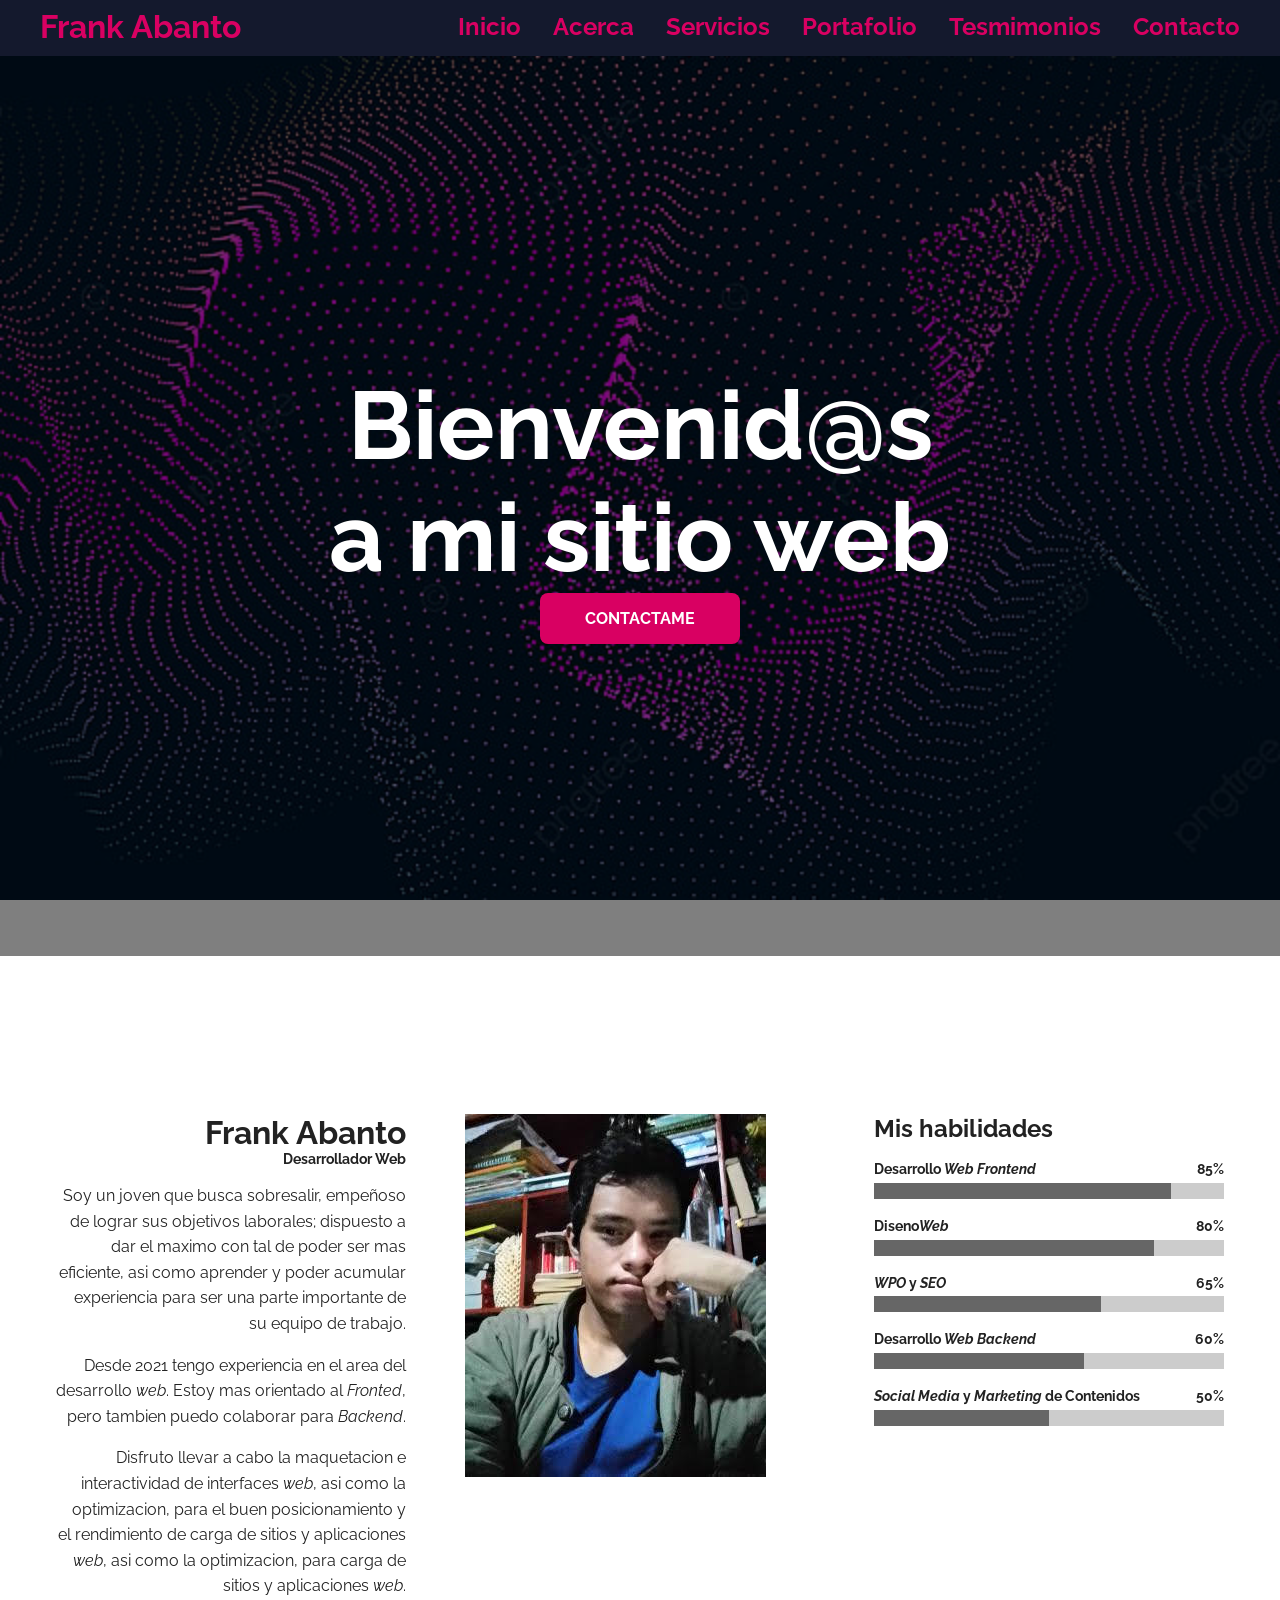
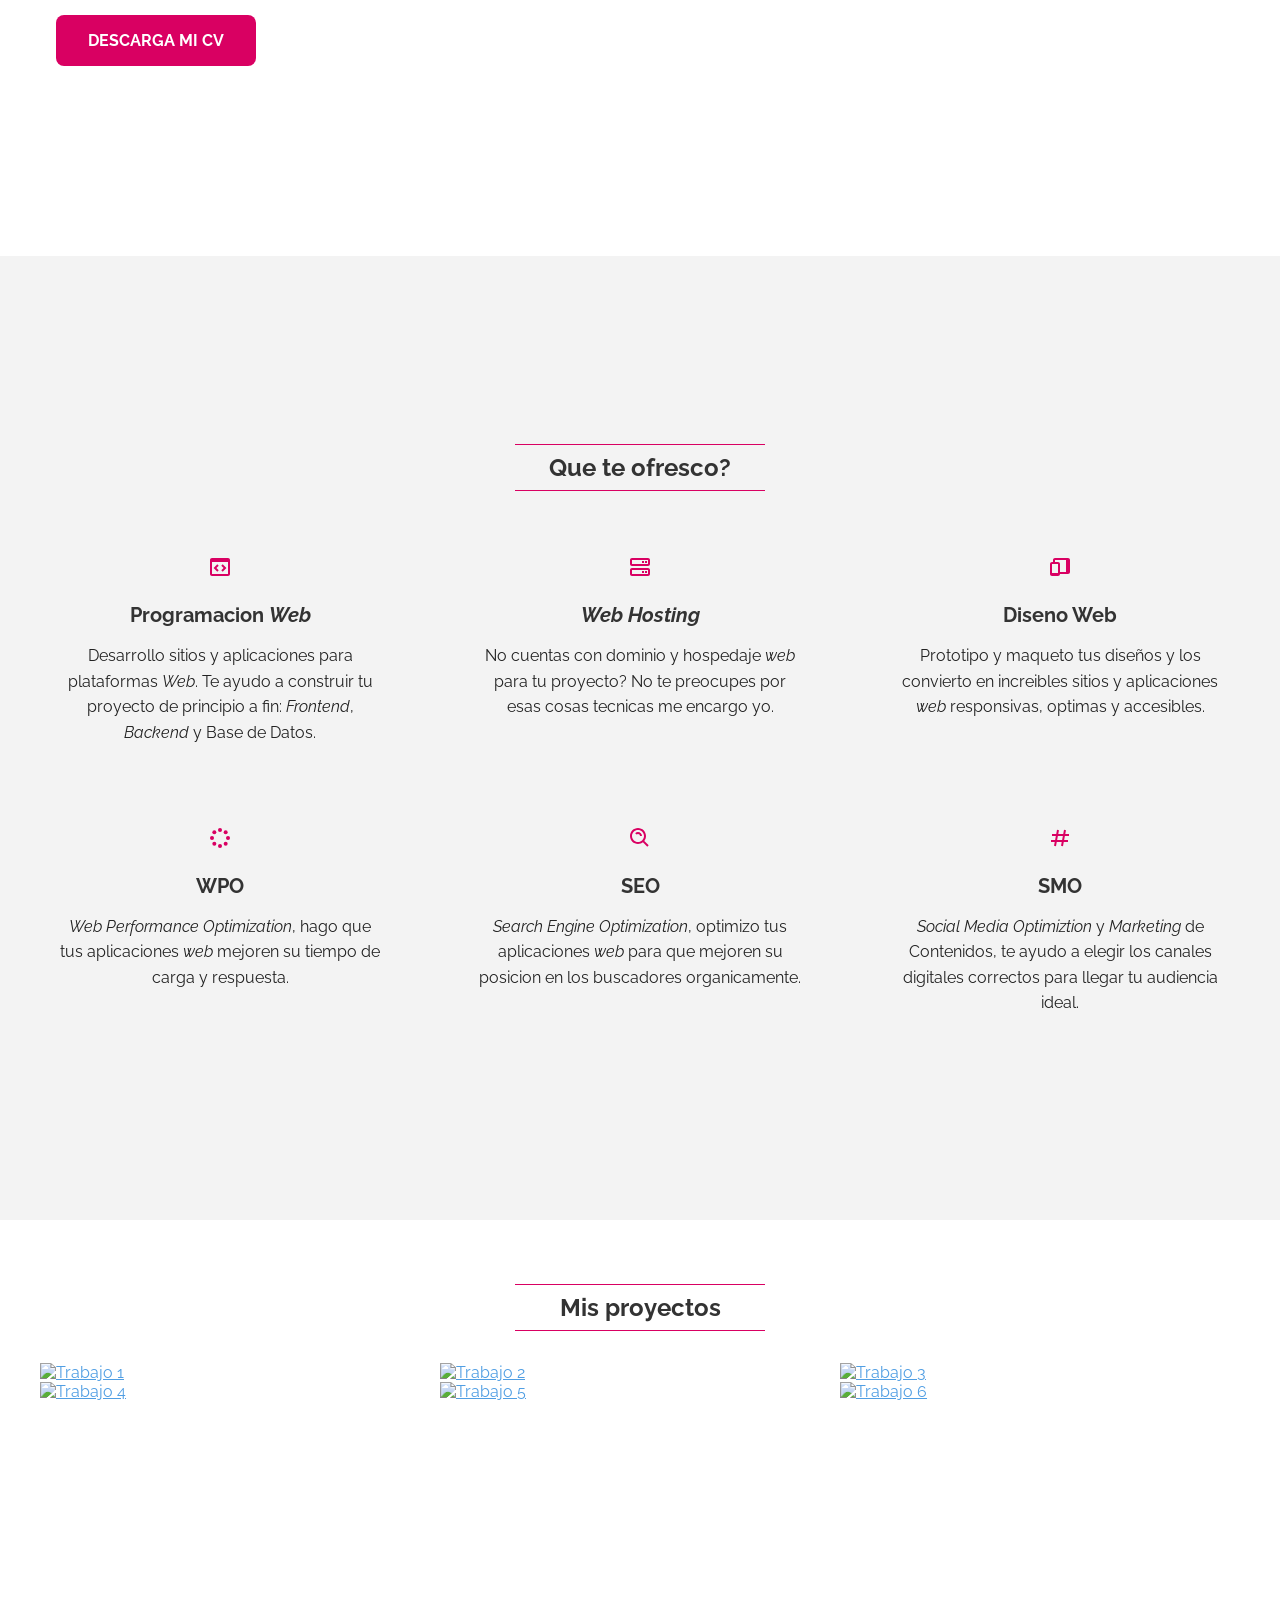
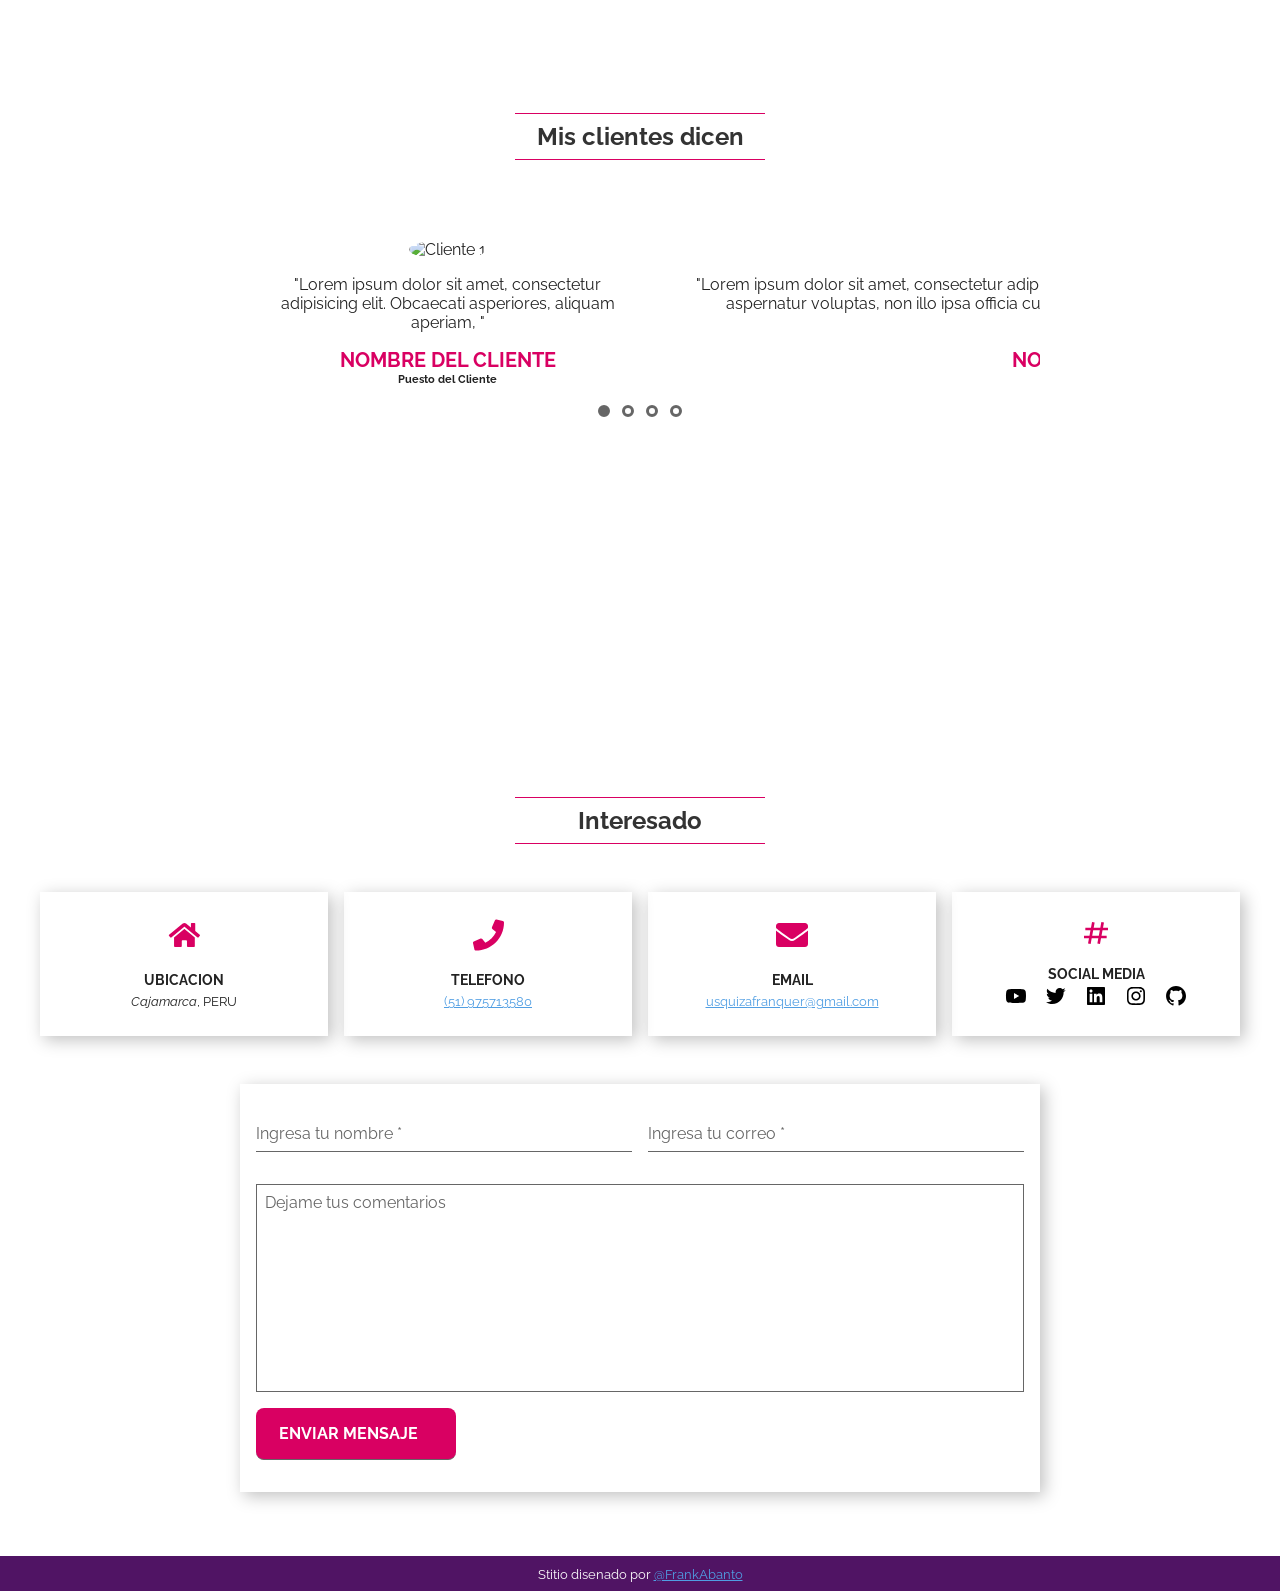
==== commit ad47dc37: "Se agrega" ====
--- a/portafolio-cv/index.html
+++ b/portafolio-cv/index.html
@@ -494,8 +494,7 @@
                 <li class="slide">
                   <img class="avatar" src="assets/customer-1.jpg" alt="Cliente 1">
                   <blockquote>"Lorem ipsum dolor sit amet, consectetur adipisicing elit. Obcaecati asperiores, aliquam
-                    aperiam, recusandae quae aspernatur voluptas, non illo ipsa officia cumque ea! Aliquid quasi illum
-                    minus quidem, cupiditate excepturi dolorem."</blockquote>
+                    aperiam, "</blockquote>
                   <h3 class="text-first-color">NOMBRE DEL CLIENTE</h3>
                   <h6>Puesto del Cliente</h6>
                 </li>
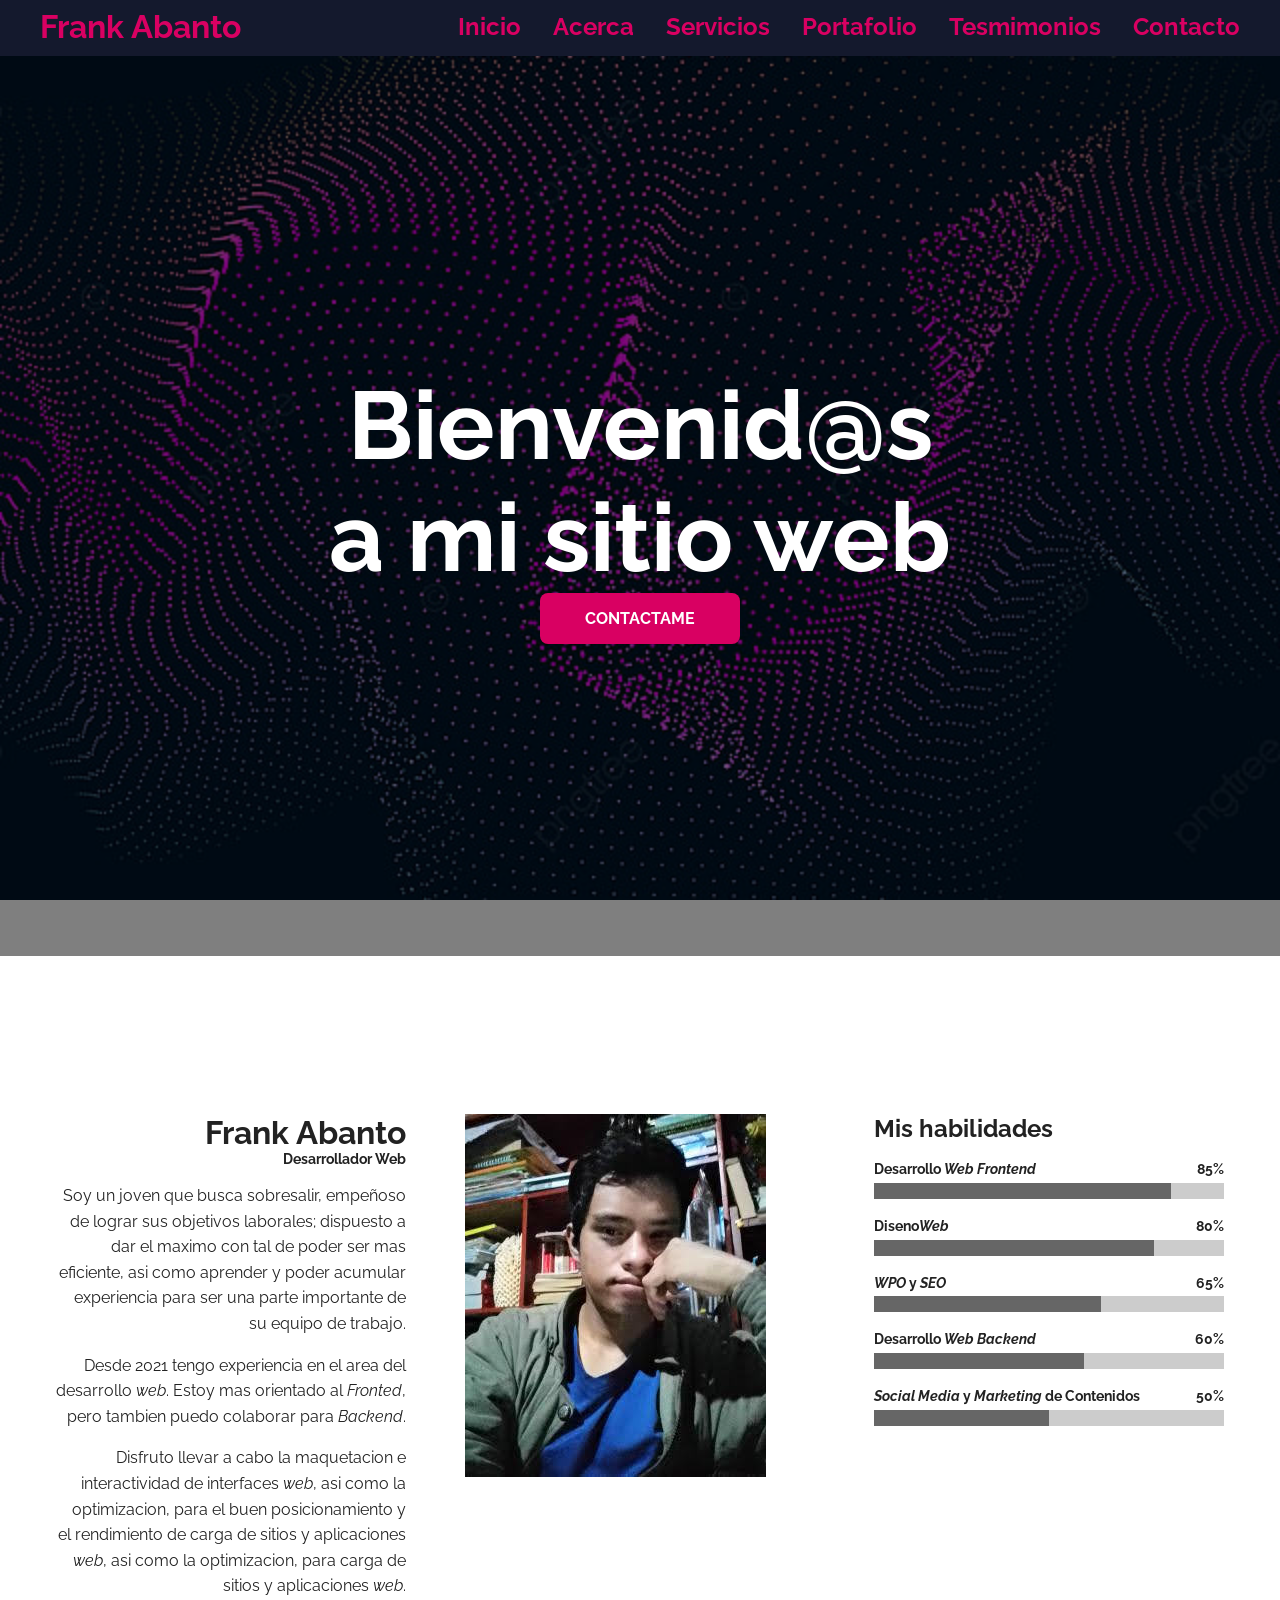
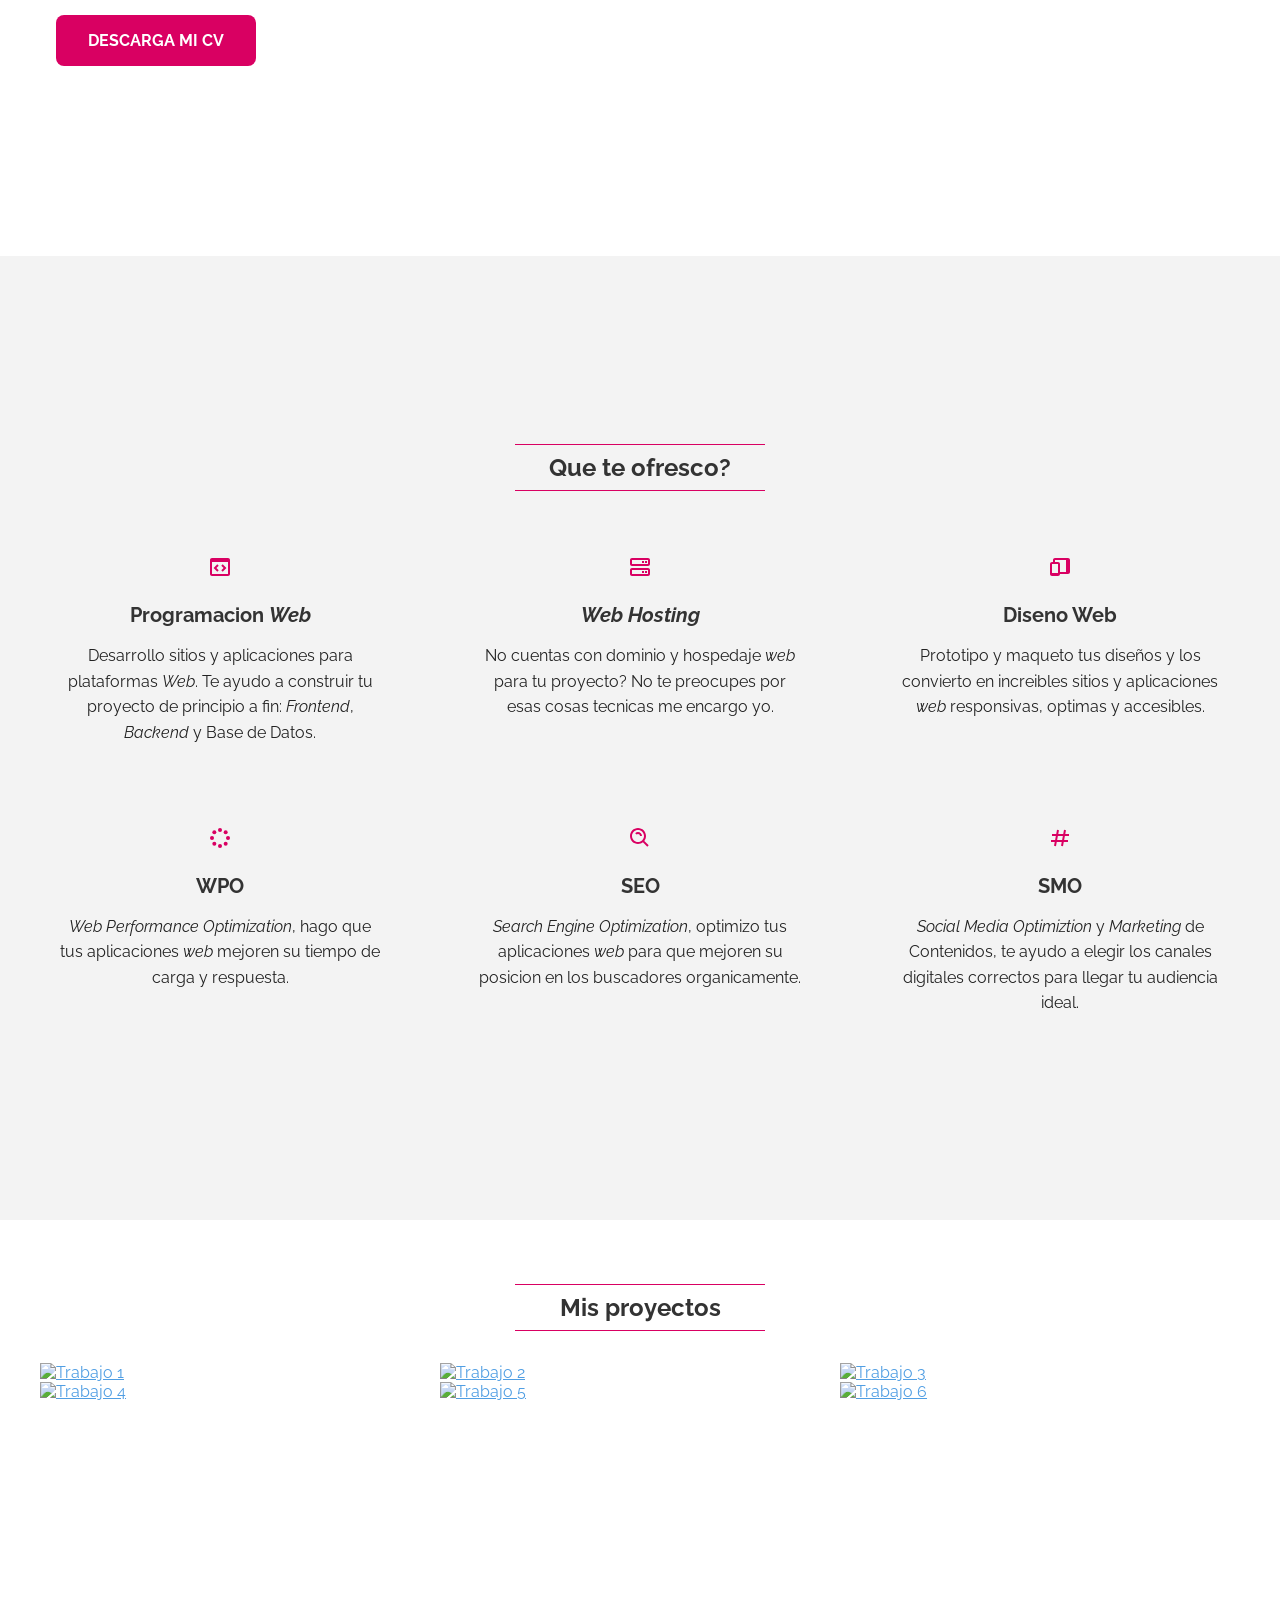
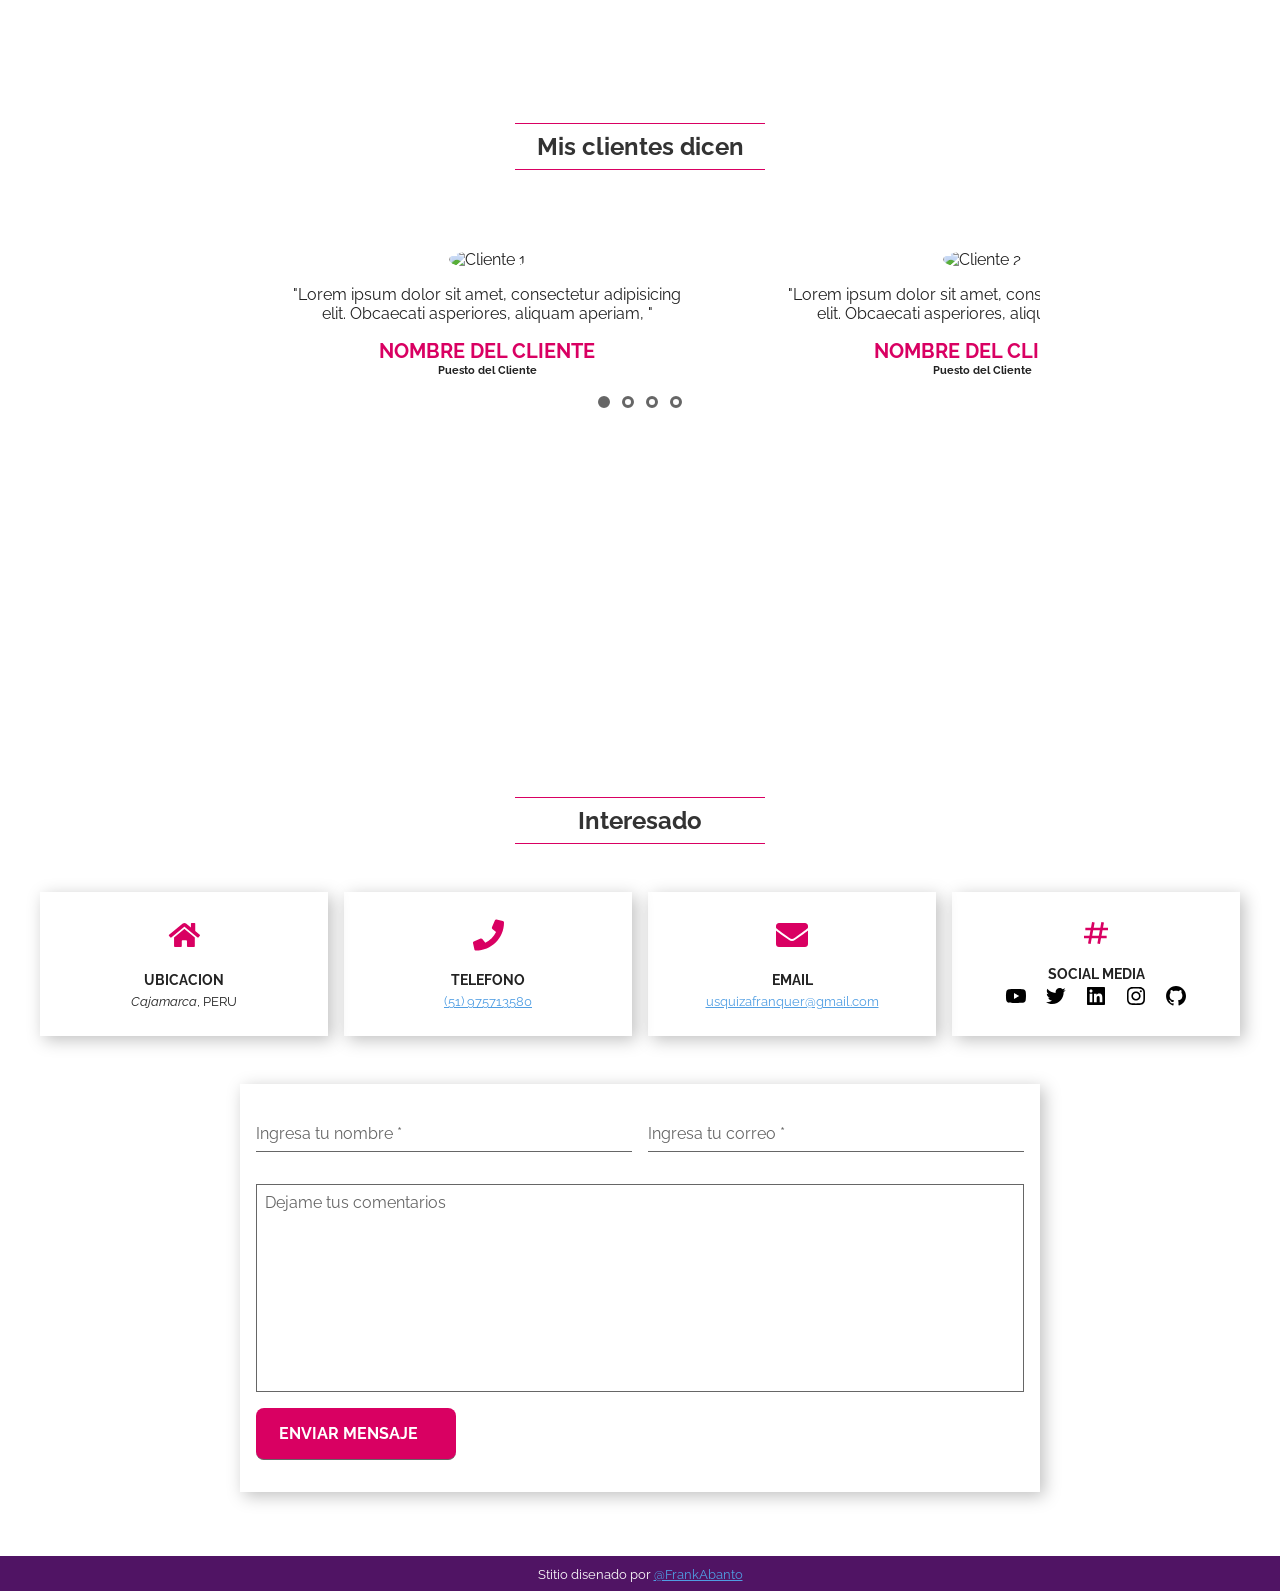
==== commit 09e183dc: "otra vex" ====
--- a/portafolio-cv/index.html
+++ b/portafolio-cv/index.html
@@ -501,8 +501,7 @@
                 <li class="slide">
                   <img class="avatar" src="assets/customer-2.jpg" alt="Cliente 2">
                   <blockquote>"Lorem ipsum dolor sit amet, consectetur adipisicing elit. Obcaecati asperiores, aliquam
-                    aperiam, recusandae quae aspernatur voluptas, non illo ipsa officia cumque ea! Aliquid quasi illum
-                    minus quidem, cupiditate excepturi dolorem."</blockquote>
+                    aperiam, "</blockquote>
                   <h3 class="text-first-color">NOMBRE DEL CLIENTE</h3>
                   <h6>Puesto del Cliente</h6>
                 </li>
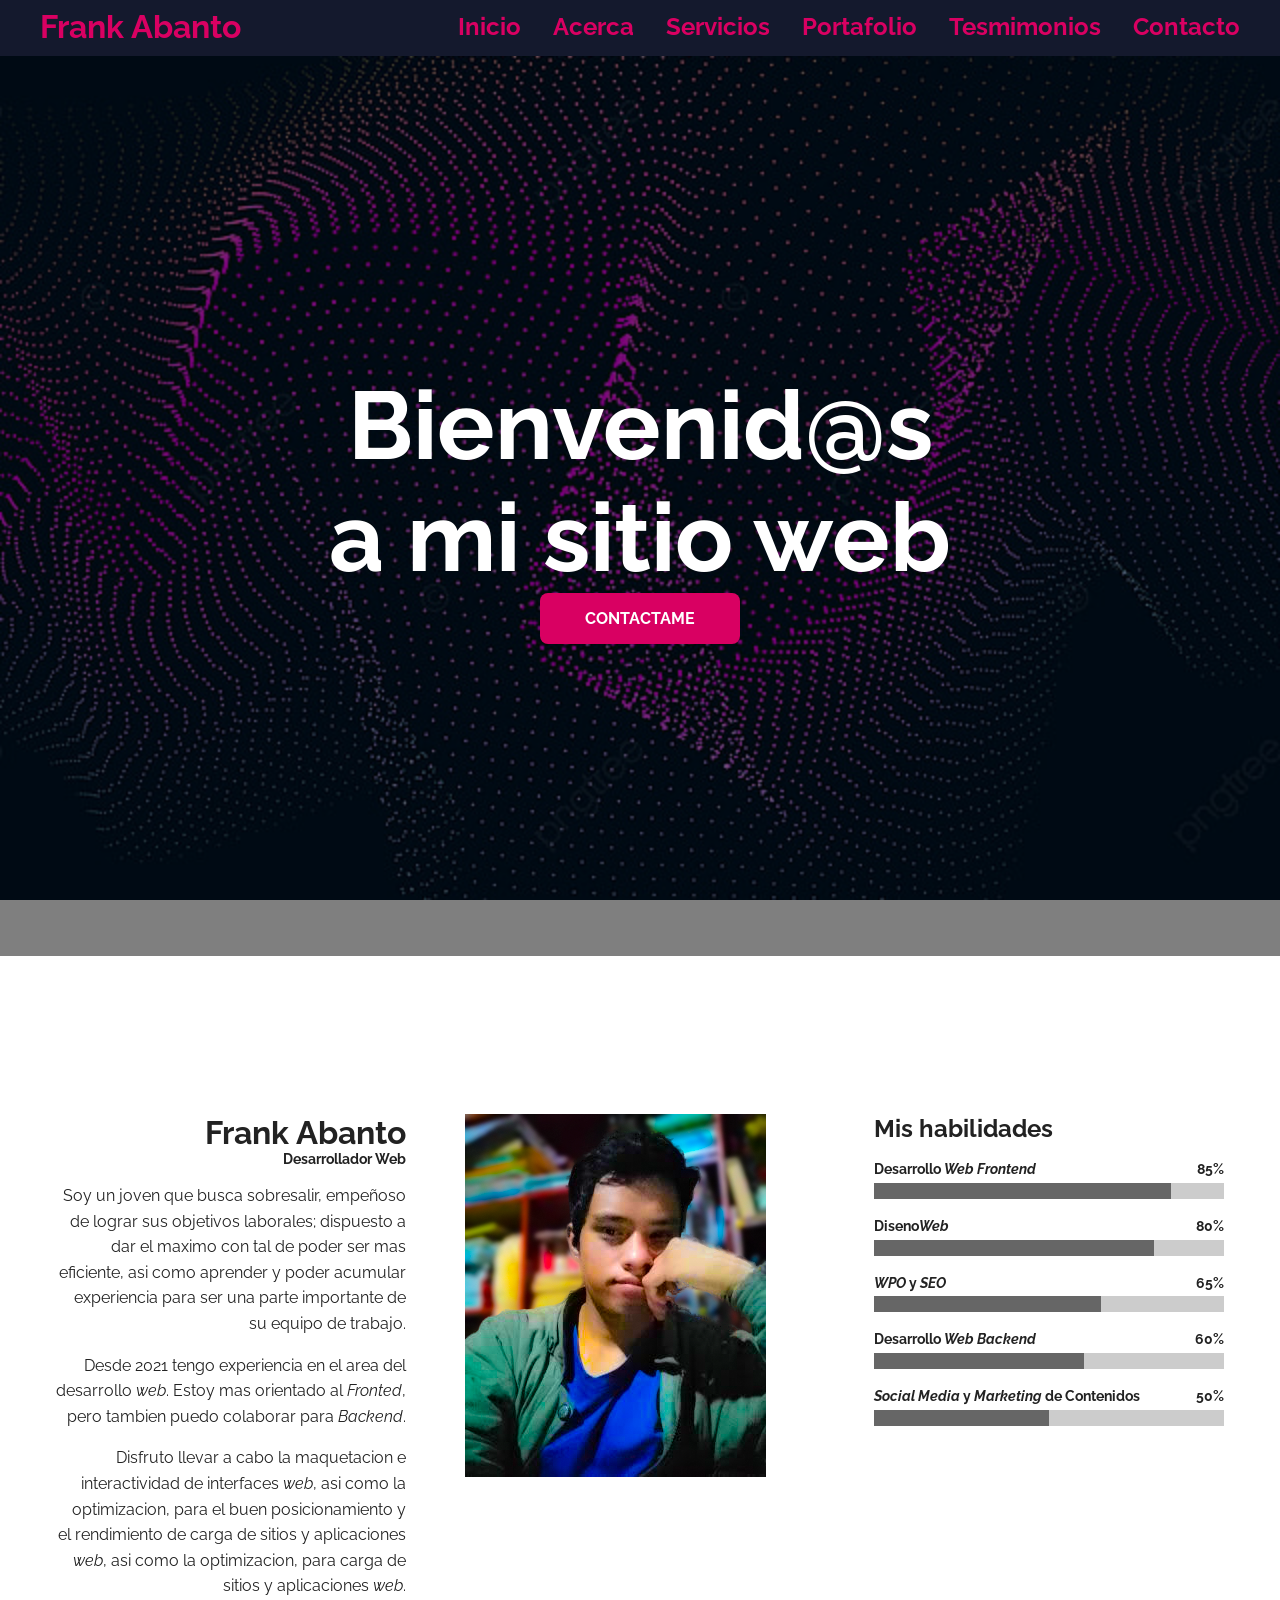
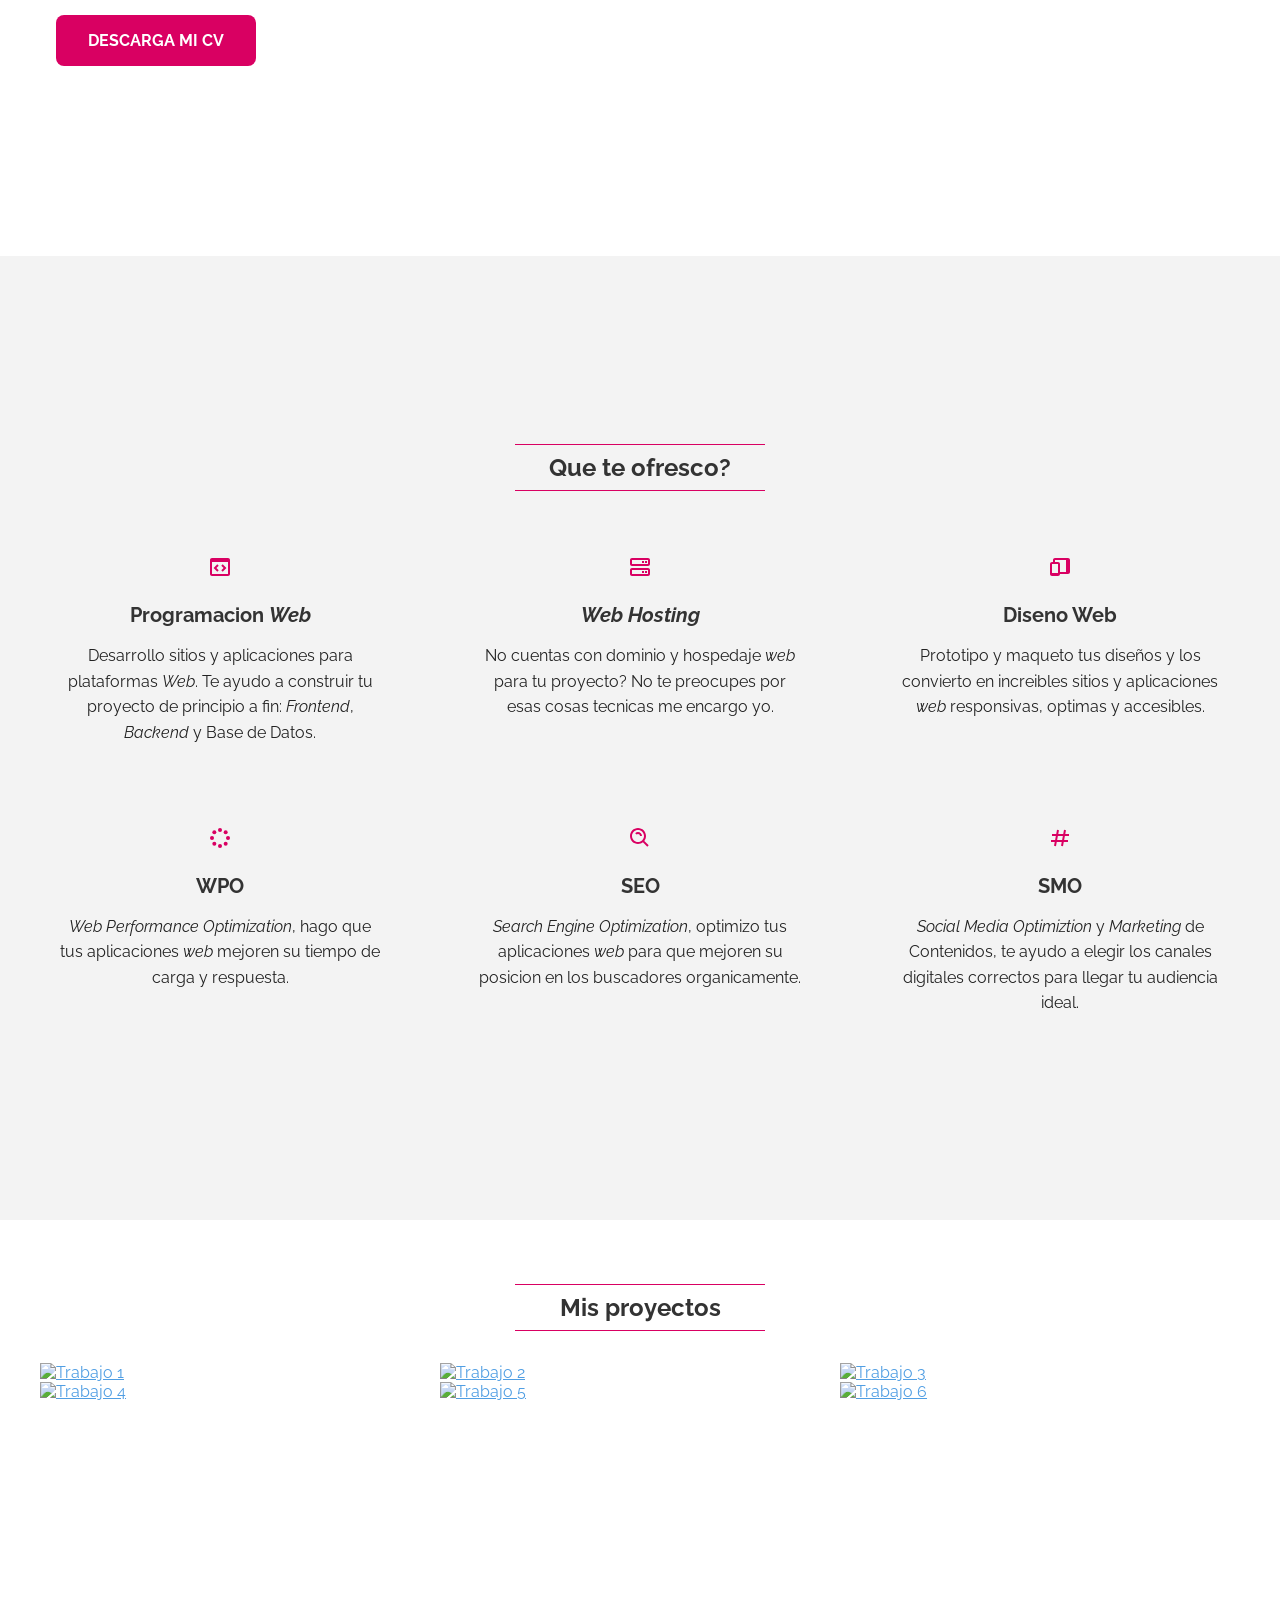
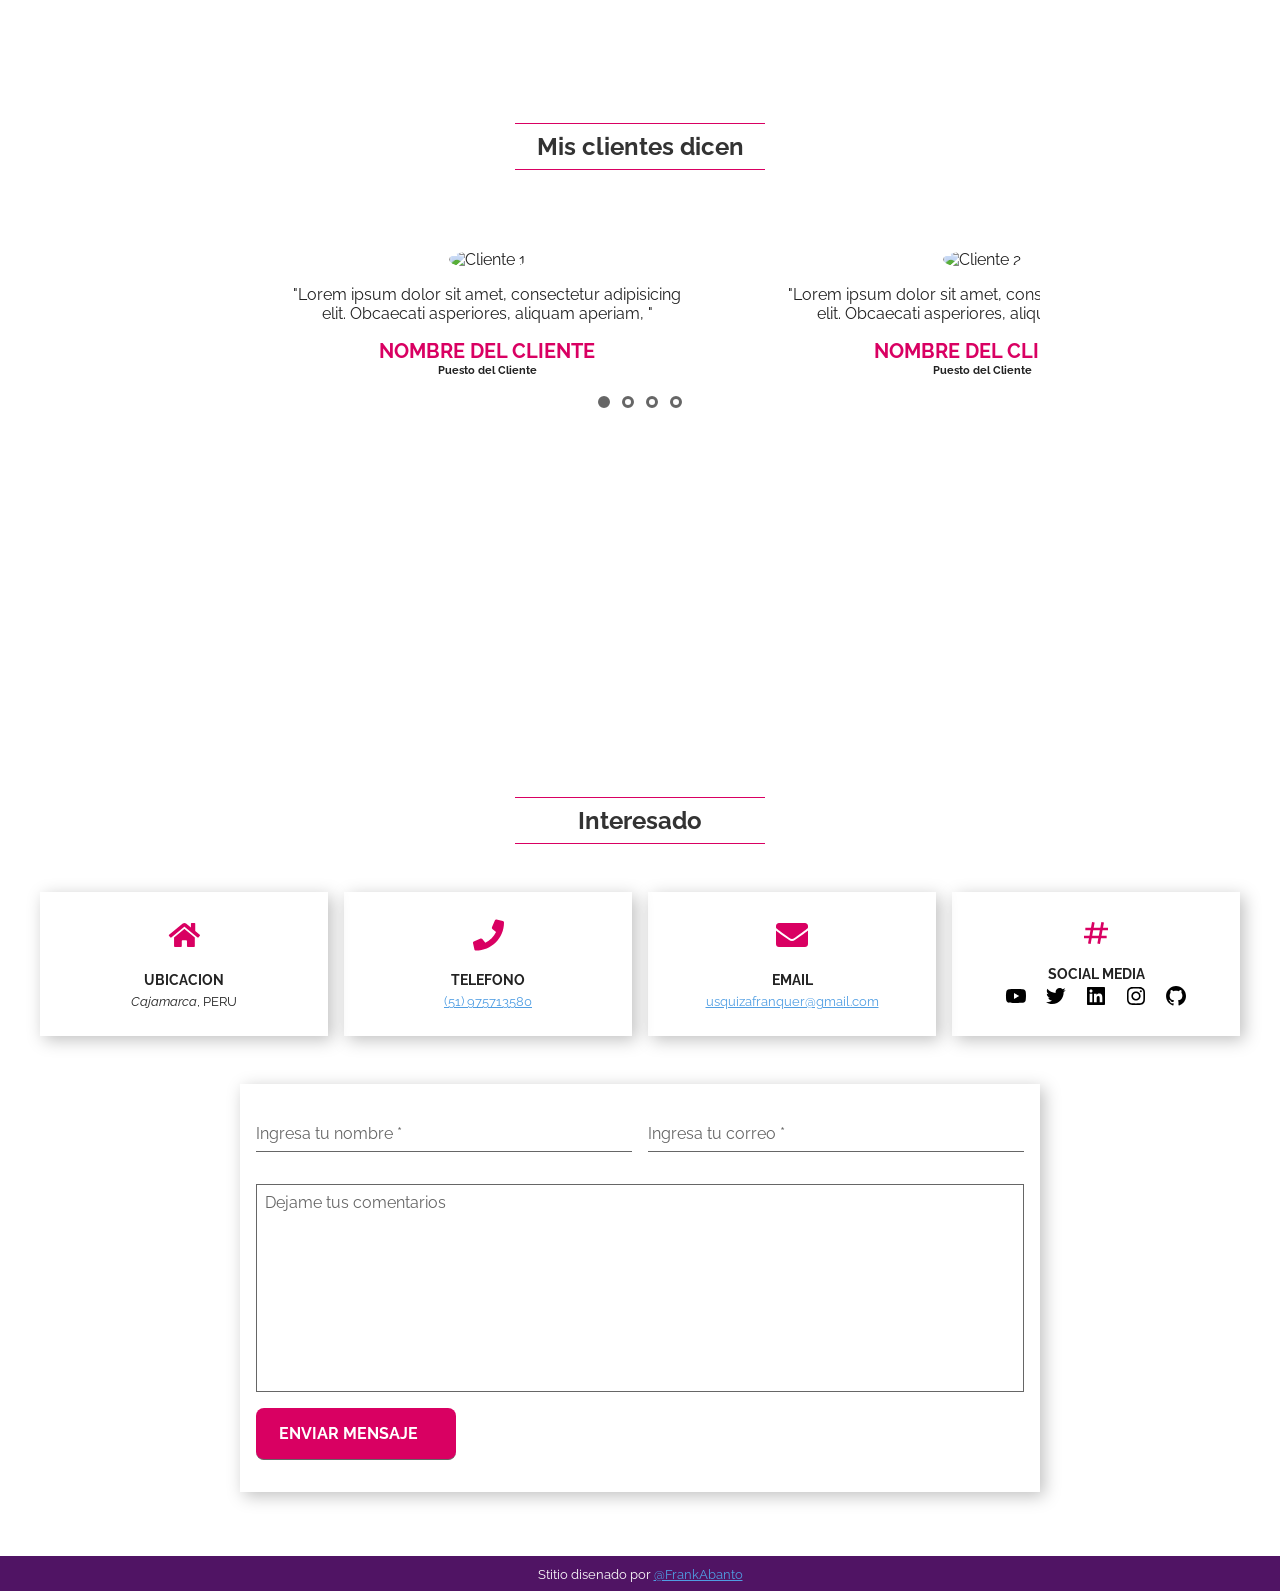
==== commit 20f4bfec: "Una landing Page de CV" ====
--- a/portafolio-cv/index.html
+++ b/portafolio-cv/index.html
@@ -93,7 +93,7 @@
       </div>
     </article>
     <article>
-      <img class="gray-scalee" src="tools/Fran.jpg" alt="jonmircha">
+      <img class="gray-scalee" src="tools/Frank-Abanto.png" alt="jonmircha">
     </article>
     <article>
       <h2 class="text-center text-lg-left">Mis habilidades</h2>
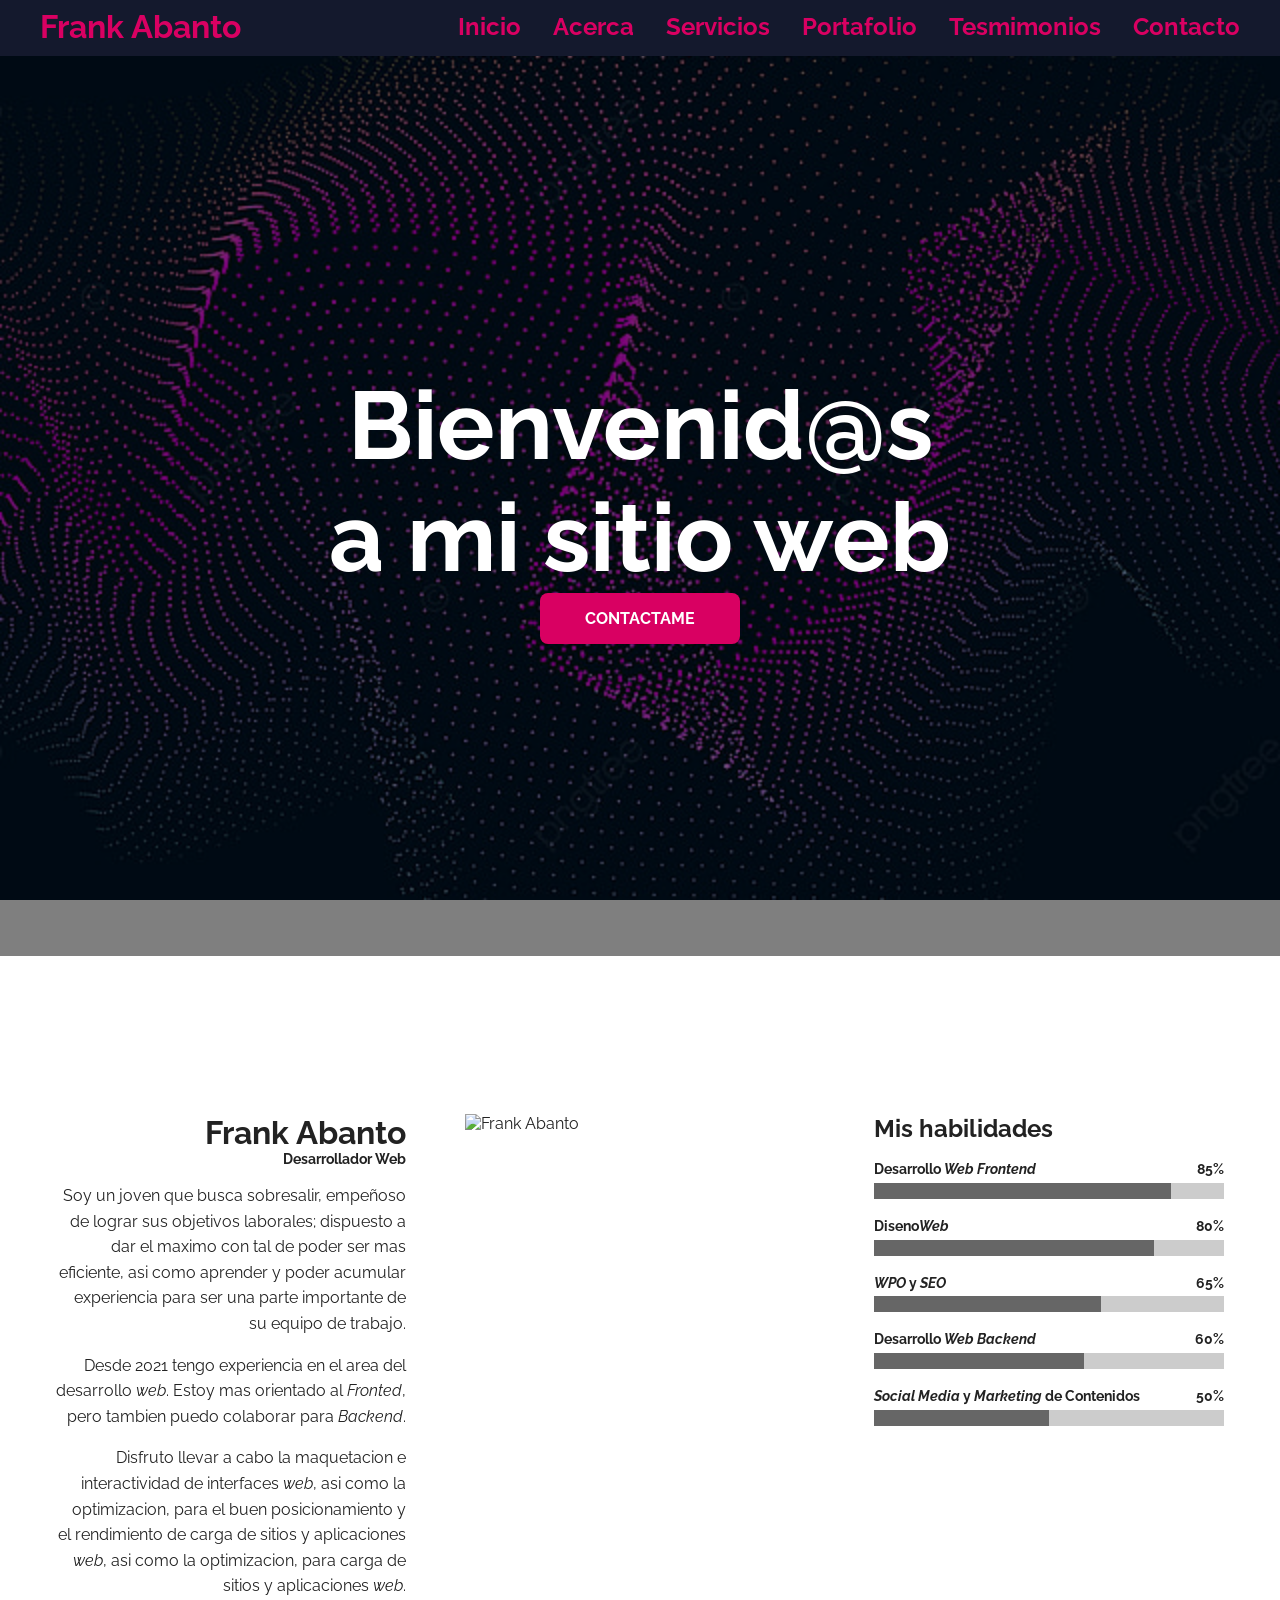
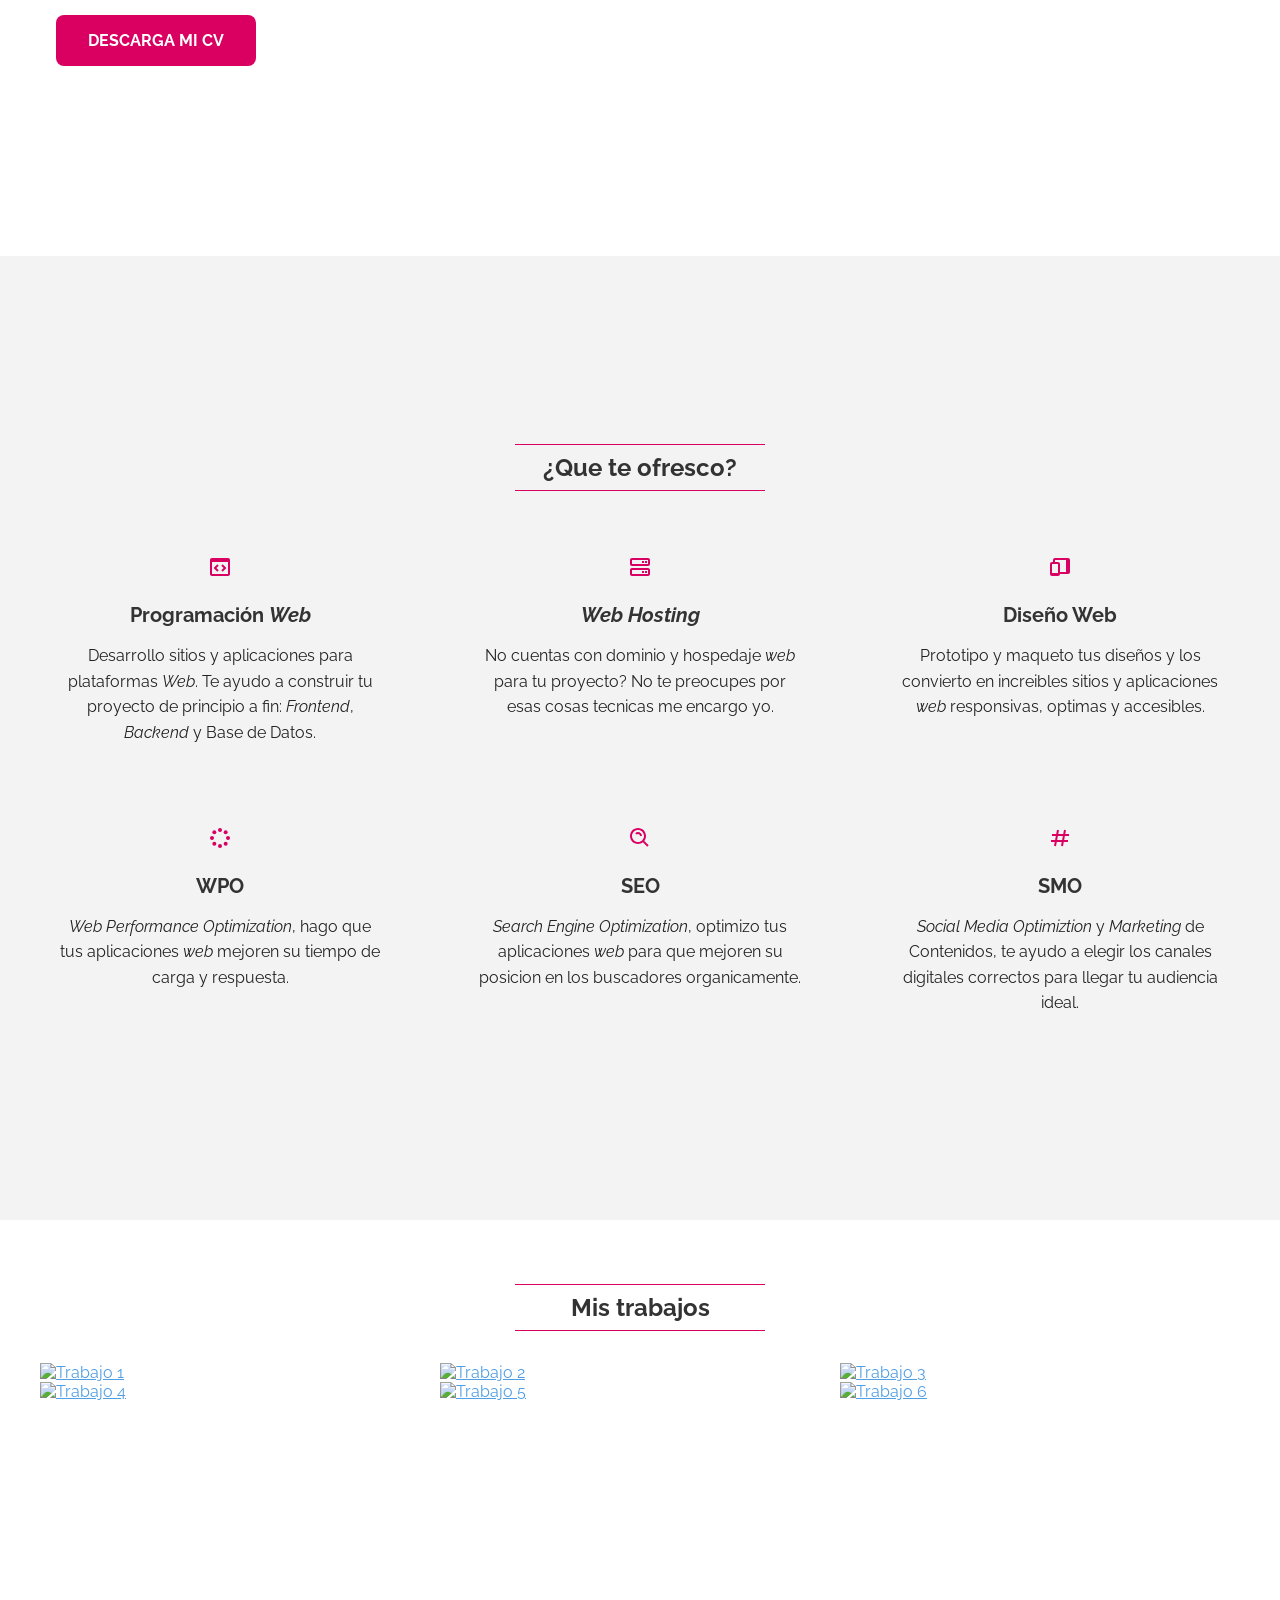
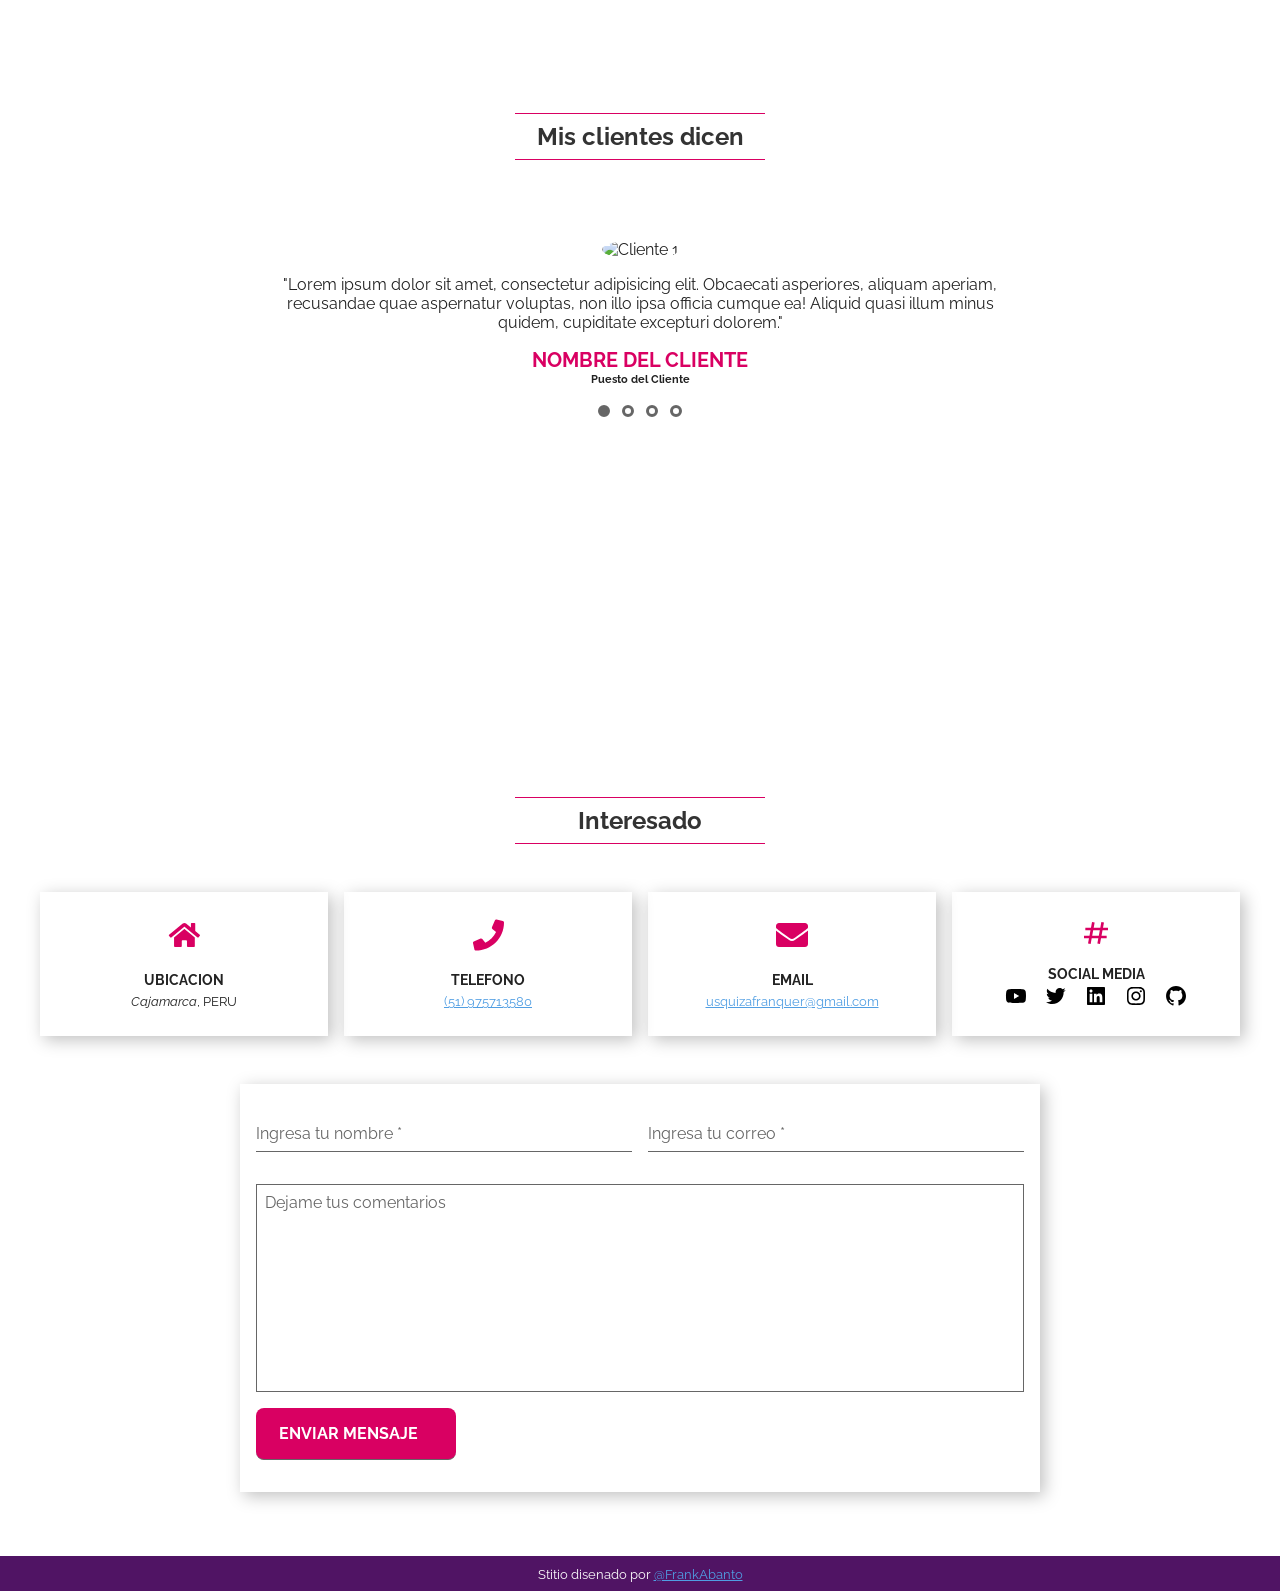
==== commit 6e4eda03: "Update index.html" ====
--- a/portafolio-cv/index.html
+++ b/portafolio-cv/index.html
@@ -93,7 +93,7 @@
       </div>
     </article>
     <article>
-      <img class="gray-scalee" src="tools/Frank-Abanto.png" alt="jonmircha">
+      <img class="gray-scalee" src="https://i.ibb.co/P5Y78xb/Frank-Abanto-2.png" alt="Frank Abanto">
     </article>
     <article>
       <h2 class="text-center text-lg-left">Mis habilidades</h2>
@@ -136,7 +136,7 @@
   </section>
   <section id="servicios" class="services section bg-gray-light">
     <div class="container full-lg-screen">
-      <h2 class="section-title">Que te ofresco?</h2>
+      <h2 class="section-title">¿Que te ofresco?</h2>
       <article class="service-card">
         <svg xmlns="http://www.w3.org/2000/svg" width="24" height="24" viewBox="0 0 24 24">
           <path
@@ -144,7 +144,7 @@
           <path
             d="M9.293 9.293L5.586 13 9.293 16.707 10.707 15.293 8.414 13 10.707 10.707zM14.707 9.293L13.293 10.707 15.586 13 13.293 15.293 14.707 16.707 18.414 13z" />
         </svg>
-        <h3>Programacion <i>Web</i></h3>
+        <h3>Programación <i>Web</i></h3>
         <p>
           Desarrollo sitios y aplicaciones para plataformas <i>Web</i>. Te ayudo a construir tu proyecto de principio a
           fin: <i>Frontend</i>, <i>Backend</i> y Base de Datos.
@@ -169,7 +169,7 @@
           <path
             d="M20,3H7C5.897,3,5,3.897,5,5v2H4C2.897,7,2,7.897,2,9v10c0,1.103,0.897,2,2,2h6c1.103,0,2-0.897,2-2h8c1.103,0,2-0.897,2-2 V5C22,3.897,21.103,3,20,3z M6,9h4l-0.003,9H4V9H6z M12,17V9c0-1.103-0.897-2-2-2H7V5h11v12H12z" />
         </svg>
-        <h3>Diseno Web</h3>
+        <h3>Diseño Web</h3>
         <p>
           Prototipo y maqueto tus diseños y los convierto en increibles sitios y aplicaciones <i>web</i> responsivas,
           optimas y accesibles.
@@ -220,7 +220,7 @@
   </section>
   <section id="portafolio" class="portfolio section">
     <div class="container">
-      <h2 class="section-title">Mis proyectos</h2>
+      <h2 class="section-title">Mis trabajos</h2>
       <a href="#trabajo-1" class="portfolio-card">
         <img src="assets/portfolio-1.jpg" alt="Trabajo 1">
         <aside class="portfolio-card-info">
@@ -494,14 +494,16 @@
                 <li class="slide">
                   <img class="avatar" src="assets/customer-1.jpg" alt="Cliente 1">
                   <blockquote>"Lorem ipsum dolor sit amet, consectetur adipisicing elit. Obcaecati asperiores, aliquam
-                    aperiam, "</blockquote>
+                    aperiam, recusandae quae aspernatur voluptas, non illo ipsa officia cumque ea! Aliquid quasi illum
+                    minus quidem, cupiditate excepturi dolorem."</blockquote>
                   <h3 class="text-first-color">NOMBRE DEL CLIENTE</h3>
                   <h6>Puesto del Cliente</h6>
                 </li>
                 <li class="slide">
                   <img class="avatar" src="assets/customer-2.jpg" alt="Cliente 2">
                   <blockquote>"Lorem ipsum dolor sit amet, consectetur adipisicing elit. Obcaecati asperiores, aliquam
-                    aperiam, "</blockquote>
+                    aperiam, recusandae quae aspernatur voluptas, non illo ipsa officia cumque ea! Aliquid quasi illum
+                    minus quidem, cupiditate excepturi dolorem."</blockquote>
                   <h3 class="text-first-color">NOMBRE DEL CLIENTE</h3>
                   <h6>Puesto del Cliente</h6>
                 </li>
@@ -649,4 +651,4 @@
   <script src="script.js"></script>
 </body>
 
-</html>+</html>
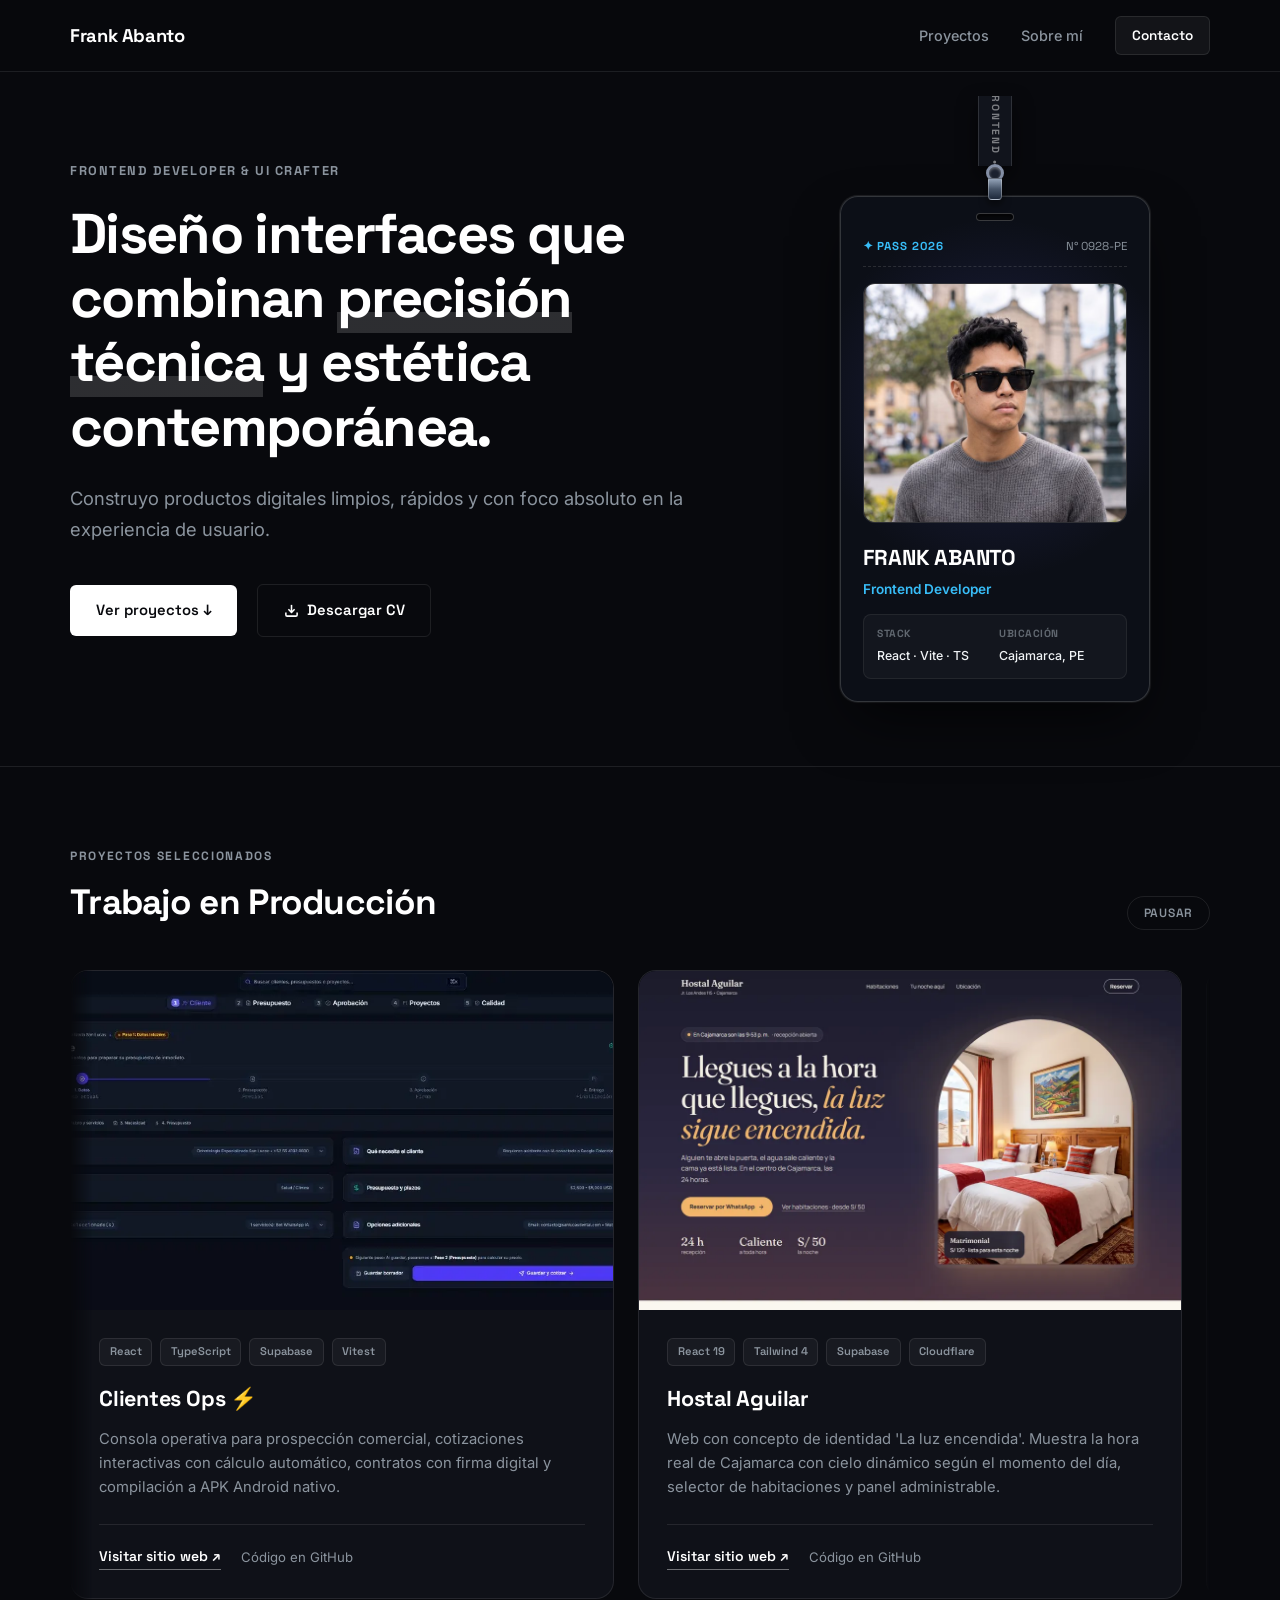
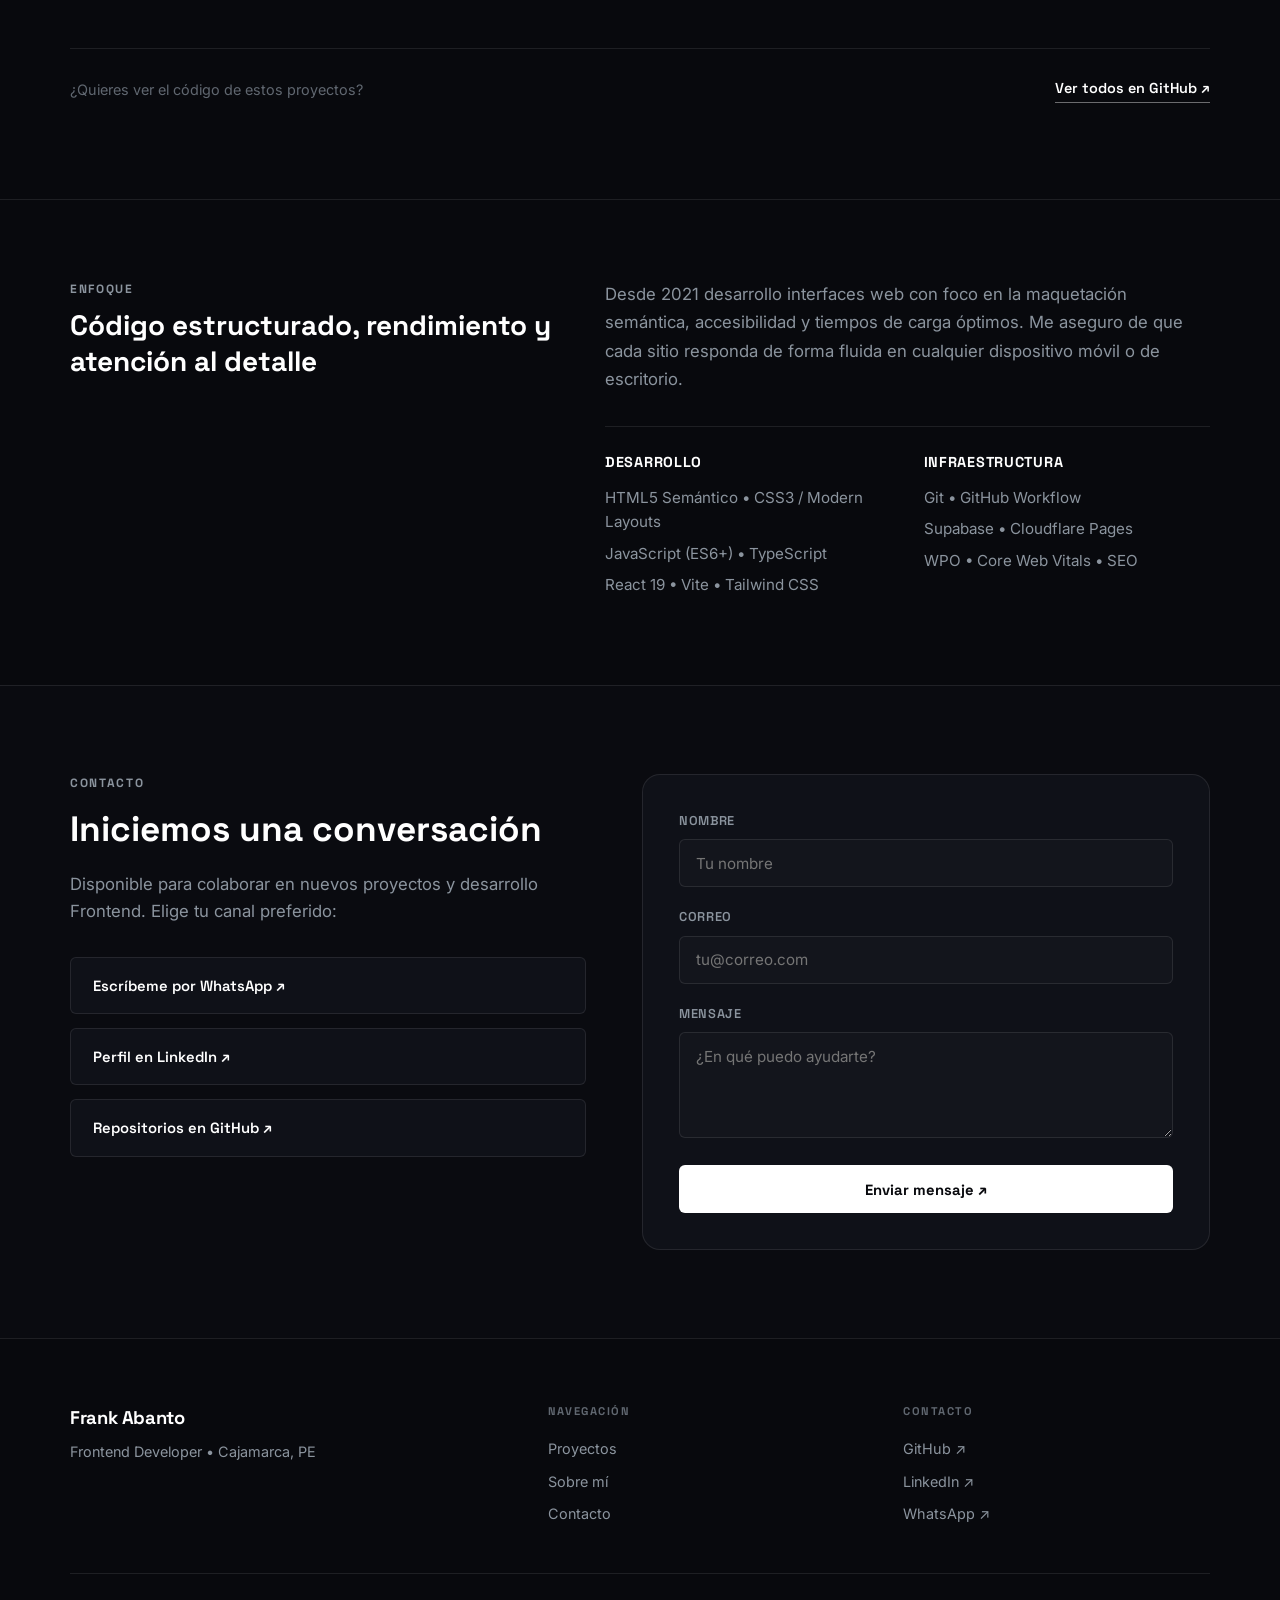
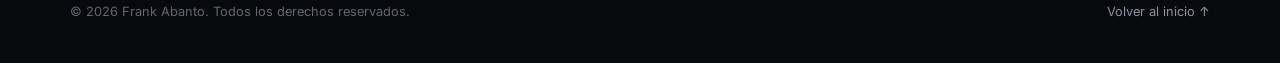
==== commit 2f845e69: "Rediseño del portafolio: carrusel continuo, optimización y README Rediseño completo de la landing co" ====
--- a/portafolio-cv/index.html
+++ b/portafolio-cv/index.html
@@ -5,649 +5,250 @@
   <meta charset="UTF-8">
   <meta http-equiv="X-UA-Compatible" content="IE=edge">
   <meta name="viewport" content="width=device-width, initial-scale=1.0">
+  <title>Frank Abanto — Frontend Developer</title>
+  <meta name="description" content="Portafolio de Frank Abanto, Desarrollador Frontend. Interfaces limpias, rendimiento y diseño web contemporáneo.">
+  <link rel="icon" type="image/png" href="assets/favicon.png">
+
+  <!-- Google Fonts: Space Grotesk (Titulares) & Inter (Lectura) -->
   <link rel="preconnect" href="https://fonts.googleapis.com">
   <link rel="preconnect" href="https://fonts.gstatic.com" crossorigin>
-  <link href="https://fonts.googleapis.com/css2?family=Raleway:wght@400;700&display=swap" rel="stylesheet">
+  <link rel="preload" as="style" href="https://fonts.googleapis.com/css2?family=Inter:wght@300;400;500;600&family=Space+Grotesk:wght@500;600;700&display=swap">
+  <link href="https://fonts.googleapis.com/css2?family=Inter:wght@300;400;500;600&family=Space+Grotesk:wght@500;600;700&display=swap" rel="stylesheet" media="print" onload="this.media='all'">
+  <noscript>
+    <link href="https://fonts.googleapis.com/css2?family=Inter:wght@300;400;500;600&family=Space+Grotesk:wght@500;600;700&display=swap" rel="stylesheet">
+  </noscript>
+
   <link rel="stylesheet" href="style.css">
-  <title>Portafolio CV - Frank Abanto</title>
-  <meta name="description" content="Hola bienvenid@ a mi Portafolio, soy Frank Abanto, Desarrollador Web">
-  <link rel="canonical" href="https://frankusqabant.github.io/pagina-taller-maquetacion/portafolio-cv
-">
-  <link rel="favicon" href="https://frankusqabant.github.io/pagina-taller-maquetacion/portafolio-cv
-/assets/favicon.png">
-  <link rel="apple-touch-icon" href="https://frankusqabant.github.io/pagina-taller-maquetacion/portafolio-cv
-/assets/favicon.png">
-  <meta name="theme-color" content="#d9006">
-  <meta name="twitter:card" content="summary">
-  <meta property="og:type" content="website">
-  <meta property="og:title" name="twitter:title" content="Portafolio CV - Frank Abanto">
-  <meta property="og:description" name="twitter:description"
-    content="Hola bienvenid@ a mi Portafolio Profesional, soy Frank Abanto, Desarrollador Web">
-  <meta property="og:image" name="twitter:image" content="https://frankusqabant.github.io/pagina-taller-maquetacion/portafolio-cv
-/assets/hero-image-home.jpg">
-  <meta property="og:url" name="twitter:url" content="https://frankusqabant.github.io/pagina-taller-maquetacion/portafolio-cv
-">
+  <meta name="theme-color" content="#08090d">
 </head>
 
 <body>
-  <header class="header">
-    <section class="container">
-      <div class="logo">
-        <a href="index.html">Frank Abanto</a>
-      </div>
-      <button class="menu-btn">
-        <svg xmlns="http://www.w3.org/2000/svg" width="24" height="24" viewBox="0 0 24 24">
-          <path d="M4 6H20V8H4zM4 11H20V13H4zM4 16H20V18H4z" />
-        </svg>
-        <svg class="none" xmlns="http://www.w3.org/2000/svg" width="24" height="24" viewBox="0 0 24 24">
-          <path
-            d="M16.192 6.344L11.949 10.586 7.707 6.344 6.293 7.758 10.535 12 6.293 16.242 7.707 17.656 11.949 13.414 16.192 17.656 17.606 16.242 13.364 12 17.606 7.758z" />
-        </svg>
-      </button>
-      <nav class="menu">
-        <a href="#inicio">Inicio</a>
-        <a href="#acerca">Acerca</a>
-        <a href="#servicios">Servicios</a>
-        <a href="#portafolio">Portafolio</a>
-        <a href="#testimonios">Tesmimonios</a>
-        <a href="#contacto">Contacto</a>
+  <!-- Navegación Minimalista -->
+  <header class="navbar">
+    <div class="nav-container">
+      <a href="#inicio" class="nav-brand">Frank Abanto</a>
+      <nav class="nav-menu">
+        <a href="#proyectos" class="nav-link">Proyectos</a>
+        <a href="#sobre-mi" class="nav-link">Sobre mí</a>
+        <a href="#contacto" class="nav-cta">Contacto</a>
       </nav>
-    </section>
+    </div>
   </header>
-  <section id="inicio" class="home">
-    <article class="hero-image" style="--hero-image: url('tools/hero-image-home.jpg'); --hero-attachment: fixed;">
-      <aside class="hero-image-opacity" style="--hero-opacity-color: var(--black-alpha-color);">
-        <div class="hero-image-content">
-          <h2 class="hero-image-title" style="--hero-text-color: var(--white-color);">
-            Bienvenid@s<br>a mi sitio web
-          </h2>
-          <a href="#contacto" class="btn">CONTACTAME</a>
-        </div>
-      </aside>
-    </article>
-  </section>
-  <section id="acerca" class="about section container full-lg-screen">
-    <article class="text-lg-right">
-      <aside class="text-center text-lg-right">
-        <h1>Frank Abanto</h1>
-        <h5>Desarrollador Web</h5>
-      </aside>
-      <p>
-        Soy un joven que busca sobresalir, empeñoso de lograr sus objetivos laborales; dispuesto a dar el maximo con tal
-        de poder ser mas eficiente, asi como aprender y poder acumular experiencia para ser una parte importante de su
-        equipo de trabajo.
-      </p>
-      <p>
-        Desde 2021 tengo experiencia en el area del desarrollo <i>web</i>. Estoy mas orientado al <i>Fronted</i>, pero
-        tambien puedo colaborar para <i>Backend</i>.
-      </p>
-      <p>
-        Disfruto llevar a cabo la maquetacion e interactividad de interfaces <i>web</i>, asi como la optimizacion, para
-        el buen posicionamiento y el rendimiento de carga de sitios y aplicaciones <i>web</i>, asi como la optimizacion,
-        para carga de sitios y aplicaciones <i>web</i>.
-      </p>
-      <div class="text-center text-lg-left">
-
-        <a class="btn" href="https://drive.google.com/file/d/1WSHp6QoUBpwlQ-XgPoUDUDnIFrKD_-wg/view?usp=sharing"
-          target="_blank" rel="noopener">DESCARGA MI CV</a>
-      </div>
-    </article>
-    <article>
-      <img class="gray-scalee" src="https://i.ibb.co/P5Y78xb/Frank-Abanto-2.png" alt="Frank Abanto">
-    </article>
-    <article>
-      <h2 class="text-center text-lg-left">Mis habilidades</h2>
-      <div class="progress">
-        <p>
-          <b>Desarrollo <i>Web Frontend</i></b>
-          <b>85%</b>
-        </p>
-        <progress value="85" min="0" max="100"></progress>
-      </div>
-      <div class="progress">
-        <p>
-          <b>Diseno<i>Web</i></b>
-          <b>80%</b>
-        </p>
-        <progress value="80" min="0" max="100"></progress>
-      </div>
-      <div class="progress">
-        <p>
-          <b><i>WPO</i> y <i>SEO</i></b>
-          <b>65%</b>
-        </p>
-        <progress value="65" min="0" max="100"></progress>
-      </div>
-      <div class="progress">
-        <p>
-          <b>Desarrollo <i>Web Backend</i></b>
-          <b>60%</b>
-        </p>
-        <progress value="60" min="0" max="100"></progress>
-      </div>
-      <div class="progress">
-        <p>
-          <b><i>Social Media</i> y <i>Marketing</i> de Contenidos</b>
-          <b>50%</b>
-        </p>
-        <progress value="50" min="0" max="100"></progress>
-      </div>
-    </article>
-  </section>
-  <section id="servicios" class="services section bg-gray-light">
-    <div class="container full-lg-screen">
-      <h2 class="section-title">¿Que te ofresco?</h2>
-      <article class="service-card">
-        <svg xmlns="http://www.w3.org/2000/svg" width="24" height="24" viewBox="0 0 24 24">
-          <path
-            d="M20,3H4C2.897,3,2,3.897,2,5v14c0,1.103,0.897,2,2,2h16c1.103,0,2-0.897,2-2V5C22,3.897,21.103,3,20,3z M4,19V7h16 l0.002,12H4z" />
-          <path
-            d="M9.293 9.293L5.586 13 9.293 16.707 10.707 15.293 8.414 13 10.707 10.707zM14.707 9.293L13.293 10.707 15.586 13 13.293 15.293 14.707 16.707 18.414 13z" />
-        </svg>
-        <h3>Programación <i>Web</i></h3>
-        <p>
-          Desarrollo sitios y aplicaciones para plataformas <i>Web</i>. Te ayudo a construir tu proyecto de principio a
-          fin: <i>Frontend</i>, <i>Backend</i> y Base de Datos.
-        </p>
-      </article>
-      <article class="service-card">
-        <svg xmlns="http://www.w3.org/2000/svg" width="24" height="24" viewBox="0 0 24 24">
-          <path fill="none"
-            d="M4 15v4h16.002L20 15H4zM16 18h-2v-2h2V18zM19 18h-2v-2h2V18zM4 5v4h16.002L20 5H4zM16 8h-2V6h2V8zM19 8h-2V6h2V8z" />
-          <path
-            d="M20 3H4C2.897 3 2 3.897 2 5v4c0 1.103.897 2 2 2h16c1.103 0 2-.897 2-2V5C22 3.897 21.103 3 20 3zM4 9V5h16l.002 4H4zM20 13H4c-1.103 0-2 .897-2 2v4c0 1.103.897 2 2 2h16c1.103 0 2-.897 2-2v-4C22 13.897 21.103 13 20 13zM4 19v-4h16l.002 4H4z" />
-          <path d="M17 6H19V8H17zM14 6H16V8H14zM17 16H19V18H17zM14 16H16V18H14z" />
-        </svg>
-        <h3><i>Web Hosting</i></h3>
-        <p>
-          No cuentas con dominio y hospedaje <i>web</i> para tu proyecto? No te preocupes por esas cosas tecnicas me
-          encargo yo.
-        </p>
-      </article>
-      <article class="service-card">
-        <svg xmlns="http://www.w3.org/2000/svg" width="24" height="24" viewBox="0 0 24 24">
-          <path
-            d="M20,3H7C5.897,3,5,3.897,5,5v2H4C2.897,7,2,7.897,2,9v10c0,1.103,0.897,2,2,2h6c1.103,0,2-0.897,2-2h8c1.103,0,2-0.897,2-2 V5C22,3.897,21.103,3,20,3z M6,9h4l-0.003,9H4V9H6z M12,17V9c0-1.103-0.897-2-2-2H7V5h11v12H12z" />
-        </svg>
-        <h3>Diseño Web</h3>
-        <p>
-          Prototipo y maqueto tus diseños y los convierto en increibles sitios y aplicaciones <i>web</i> responsivas,
-          optimas y accesibles.
-        </p>
-      </article>
-      <article class="service-card">
-        <svg xmlns="http://www.w3.org/2000/svg" width="24" height="24" viewBox="0 0 24 24">
-          <circle cx="12" cy="20" r="2" />
-          <circle cx="12" cy="4" r="2" />
-          <circle cx="6.343" cy="17.657" r="2" />
-          <circle cx="17.657" cy="6.343" r="2" />
-          <circle cx="4" cy="12" r="2.001" />
-          <circle cx="20" cy="12" r="2" />
-          <circle cx="6.343" cy="6.344" r="2" />
-          <circle cx="17.657" cy="17.658" r="2" />
-        </svg>
-        <h3>WPO</h3>
-        <p>
-          <i>Web Performance Optimization</i>, hago que tus aplicaciones <i>web</i> mejoren su tiempo de carga y
-          respuesta.
-        </p>
-      </article>
-      <article class="service-card">
-        <svg xmlns="http://www.w3.org/2000/svg" width="24" height="24" viewBox="0 0 24 24">
-          <path
-            d="M10,18c1.846,0,3.543-0.635,4.897-1.688l4.396,4.396l1.414-1.414l-4.396-4.396C17.365,13.543,18,11.846,18,10 c0-4.411-3.589-8-8-8s-8,3.589-8,8S5.589,18,10,18z M10,4c3.309,0,6,2.691,6,6s-2.691,6-6,6s-6-2.691-6-6S6.691,4,10,4z" />
-          <path
-            d="M11.412,8.586C11.791,8.966,12,9.468,12,10h2c0-1.065-0.416-2.069-1.174-2.828c-1.514-1.512-4.139-1.512-5.652,0 l1.412,1.416C9.346,7.83,10.656,7.832,11.412,8.586z" />
-        </svg>
-        <h3>SEO</h3>
-        <p>
-          <i>Search Engine Optimization</i>, optimizo tus aplicaciones <i>web</i> para que mejoren su posicion en los
-          buscadores organicamente.
-        </p>
-      </article>
-      <article class="service-card">
-        <svg xmlns="http://www.w3.org/2000/svg" width="24" height="24" viewBox="0 0 24 24">
-          <path
-            d="M16.018,3.815L15.232,8h-4.966l0.716-3.815L9.018,3.815L8.232,8H4v2h3.857l-0.751,4H3v2h3.731l-0.714,3.805l1.965,0.369 L8.766,16h4.966l-0.714,3.805l1.965,0.369L15.766,16H20v-2h-3.859l0.751-4H21V8h-3.733l0.716-3.815L16.018,3.815z M14.106,14H9.141 l0.751-4h4.966L14.106,14z" />
-        </svg>
-        <h3>SMO</h3>
-        <p>
-          <i>Social Media Optimiztion</i> y <i>Marketing</i> de Contenidos, te ayudo a elegir los canales digitales
-          correctos para llegar tu audiencia ideal.
-        </p>
-      </article>
+
+  <main>
+    <!-- HERO: Limpio, Editorial y de Alto Impacto -->
+    <section id="inicio" class="hero-section">
+      <div class="container hero-layout">
+        <div class="hero-text">
+          <p class="hero-role">FRONTEND DEVELOPER &amp; UI CRAFTER</p>
+          <h1 class="hero-title">
+            Diseño interfaces que combinan <span class="title-highlight">precisión técnica</span> y estética contemporánea.
+          </h1>
+          <p class="hero-description">
+            Construyo productos digitales limpios, rápidos y con foco absoluto en la experiencia de usuario.
+          </p>
+
+          <div class="hero-links">
+            <a href="#proyectos" class="btn-action primary">Ver proyectos &darr;</a>
+            <a href="assets/CV_Frank_Abanto.pdf" download="CV_Franquer_Usquiza_Abanto.pdf" class="btn-action secondary">
+              <svg width="15" height="15" viewBox="0 0 24 24" fill="none" stroke="currentColor" stroke-width="2.5"><path d="M21 15v4a2 2 0 0 1-2 2H5a2 2 0 0 1-2-2v-4"></path><polyline points="7 10 12 15 17 10"></polyline><line x1="12" y1="15" x2="12" y2="3"></line></svg>
+              <span>Descargar CV</span>
+            </a>
+          </div>
+        </div>
+
+        <!-- Credencial Colgante Interactiva (Lanyard ID Badge) -->
+        <div class="hero-media">
+          <div class="lanyard-assembly" id="badge-assembly">
+            <!-- Cinta del cuello (Lanyard) -->
+            <div class="lanyard-ribbon">
+              <div class="ribbon-pattern">
+                <span>FRANK ABANTO &bull; FRONTEND &bull; 2026 &bull; DEV PASS &bull;</span>
+              </div>
+            </div>
+
+            <!-- Broche metálico de sujeción -->
+            <div class="lanyard-hook">
+              <div class="hook-ring"></div>
+              <div class="hook-clasp"></div>
+            </div>
+
+            <!-- Tarjeta Credencial colgante -->
+            <div class="id-badge-card" id="id-badge">
+              <div class="badge-spotlight-glow" id="badge-glow"></div>
+              <div class="badge-hole-clip"></div>
+              <div class="badge-surface">
+                <div class="badge-top-row">
+                  <span class="badge-chip">✦ PASS 2026</span>
+                  <span class="badge-code">N° 0928-PE</span>
+                </div>
+
+                <div class="badge-photo-wrap">
+                  <img src="assets/frank-profile.jpg" alt="Frank Abanto" class="badge-avatar" width="600" height="600" fetchpriority="high" decoding="async">
+                  <div class="badge-shine-effect"></div>
+                </div>
+
+                <div class="badge-info-block">
+                  <h3 class="badge-user-name">FRANK ABANTO</h3>
+                  <p class="badge-user-role">Frontend Developer</p>
+
+                  <div class="badge-specs">
+                    <div>
+                      <span class="spec-label">STACK</span>
+                      <span class="spec-value">React · Vite · TS</span>
+                    </div>
+                    <div>
+                      <span class="spec-label">UBICACIÓN</span>
+                      <span class="spec-value">Cajamarca, PE</span>
+                    </div>
+                  </div>
+                </div>
+              </div>
+            </div>
+          </div>
+        </div>
+      </div>
+    </section>
+
+    <!-- PROYECTOS: Carrusel de desplazamiento continuo (los datos viven en script.js) -->
+    <section id="proyectos" class="projects-section">
+      <div class="container">
+        <div class="projects-head">
+          <div class="section-label-box">
+            <span class="section-tag">PROYECTOS SELECCIONADOS</span>
+            <h2 class="section-heading">Trabajo en Producción</h2>
+          </div>
+          <button type="button" class="carousel-toggle" id="projects-toggle" aria-controls="projects-track">
+            Pausar
+          </button>
+        </div>
+
+        <div class="projects-carousel">
+          <div class="projects-track" id="projects-track" role="region" aria-label="Carrusel de proyectos"></div>
+        </div>
+
+        <div class="projects-cta">
+          <p class="projects-cta-text">¿Quieres ver el código de estos proyectos?</p>
+          <a href="https://github.com/FrankUsqAbant" target="_blank" rel="noopener noreferrer" class="projects-cta-link">Ver todos en GitHub &#8599;</a>
+        </div>
+      </div>
+    </section>
+
+    <!-- SOBRE MÍ: Limpio y Conciso -->
+    <section id="sobre-mi" class="about-section">
+      <div class="container about-grid">
+        <div class="about-statement">
+          <span class="section-tag">ENFOQUE</span>
+          <h2 class="about-title">Código estructurado, rendimiento y atención al detalle</h2>
+        </div>
+        <div class="about-content">
+          <p>
+            Desde 2021 desarrollo interfaces web con foco en la maquetación semántica, accesibilidad y tiempos de carga óptimos. Me aseguro de que cada sitio responda de forma fluida en cualquier dispositivo móvil o de escritorio.
+          </p>
+          <div class="stack-list">
+            <div class="stack-col">
+              <h4>Desarrollo</h4>
+              <ul>
+                <li>HTML5 Semántico &bull; CSS3 / Modern Layouts</li>
+                <li>JavaScript (ES6+) &bull; TypeScript</li>
+                <li>React 19 &bull; Vite &bull; Tailwind CSS</li>
+              </ul>
+            </div>
+            <div class="stack-col">
+              <h4>Infraestructura</h4>
+              <ul>
+                <li>Git &bull; GitHub Workflow</li>
+                <li>Supabase &bull; Cloudflare Pages</li>
+                <li>WPO &bull; Core Web Vitals &bull; SEO</li>
+              </ul>
+            </div>
+          </div>
+        </div>
+      </div>
+    </section>
+
+    <!-- CONTACTO: Privado y Seguro -->
+    <section id="contacto" class="contact-section">
+      <div class="container contact-container">
+        <div class="contact-intro">
+          <span class="section-tag">CONTACTO</span>
+          <h2 class="contact-title">Iniciemos una conversación</h2>
+          <p class="contact-desc">
+            Disponible para colaborar en nuevos proyectos y desarrollo Frontend. Elige tu canal preferido:
+          </p>
+
+          <div class="contact-actions-grid">
+            <a href="https://wa.me/51975713580?text=Hola%20Frank,%20vi%20tu%20portafolio%20y%20quiero%20conversar%20sobre%20un%20proyecto" target="_blank" rel="noopener noreferrer" class="direct-channel-btn">
+              <span>Escríbeme por WhatsApp ↗</span>
+            </a>
+            <a href="https://www.linkedin.com/in/frank-abanto-3919841b2/" target="_blank" rel="noopener noreferrer" class="direct-channel-btn">
+              <span>Perfil en LinkedIn ↗</span>
+            </a>
+            <a href="https://github.com/FrankUsqAbant" target="_blank" rel="noopener noreferrer" class="direct-channel-btn">
+              <span>Repositorios en GitHub ↗</span>
+            </a>
+          </div>
+        </div>
+
+        <div class="contact-form-box">
+          <form class="clean-form" action="https://formsubmit.co/usquizafranquer@gmail.com" method="POST">
+            <div class="form-row">
+              <label for="name">Nombre</label>
+              <input type="text" id="name" name="name" placeholder="Tu nombre" required>
+            </div>
+            <div class="form-row">
+              <label for="email">Correo</label>
+              <input type="email" id="email" name="email" placeholder="tu@correo.com" required>
+            </div>
+            <div class="form-row">
+              <label for="comments">Mensaje</label>
+              <textarea id="comments" name="comments" rows="4" placeholder="¿En qué puedo ayudarte?" required></textarea>
+            </div>
+            <button type="submit" class="btn-submit">Enviar mensaje ↗</button>
+
+            <div class="form-status-msg none" id="form-feedback">
+              ✓ Mensaje recibido. Te responderé a la brevedad.
+            </div>
+          </form>
+        </div>
+      </div>
+    </section>
+  </main>
+
+  <footer class="clean-footer">
+    <div class="container">
+      <div class="footer-main">
+        <div class="footer-brand">
+          <a href="#inicio" class="footer-logo">Frank Abanto</a>
+          <p class="footer-tagline">Frontend Developer &bull; Cajamarca, PE</p>
+        </div>
+
+        <nav class="footer-col" aria-label="Navegación del sitio">
+          <span class="footer-group-title">Navegación</span>
+          <div class="footer-links">
+            <a href="#proyectos">Proyectos</a>
+            <a href="#sobre-mi">Sobre mí</a>
+            <a href="#contacto">Contacto</a>
+          </div>
+        </nav>
+
+        <div class="footer-col">
+          <span class="footer-group-title">Contacto</span>
+          <div class="footer-links">
+            <a href="https://github.com/FrankUsqAbant" target="_blank" rel="noopener noreferrer">GitHub ↗</a>
+            <a href="https://www.linkedin.com/in/frank-abanto-3919841b2/" target="_blank" rel="noopener noreferrer">LinkedIn ↗</a>
+            <a href="https://wa.me/51975713580" target="_blank" rel="noopener noreferrer">WhatsApp ↗</a>
+          </div>
+        </div>
+      </div>
+
+      <div class="footer-bottom">
+        <p>&copy; <span id="footer-year">2026</span> Frank Abanto. Todos los derechos reservados.</p>
+        <a href="#inicio" class="back-link">Volver al inicio ↑</a>
+      </div>
     </div>
-  </section>
-  <section id="portafolio" class="portfolio section">
-    <div class="container">
-      <h2 class="section-title">Mis trabajos</h2>
-      <a href="#trabajo-1" class="portfolio-card">
-        <img src="assets/portfolio-1.jpg" alt="Trabajo 1">
-        <aside class="portfolio-card-info">
-          <div>
-            <h3>Proyecto 1</h3>
-            <p>
-              "El exito llega para todos aquellos que estas ocupados buscandolo".
-              <br>
-              <i>Henry T.</i>
-            </p>
-          </div>
-        </aside>
-      </a>
-      <a href="#trabajo-2" class="portfolio-card">
-        <img src="assets/portfolio-2.jpg" alt="Trabajo 2">
-        <aside class="portfolio-card-info">
-          <div>
-            <h3>Proyecto 2</h3>
-            <p>
-              "El unico modo de hacer un gran trabajo es amar lo que haces".
-              <br>
-              <i>Steve Jobs</i>
-            </p>
-          </div>
-        </aside>
-      </a>
-      <a href="#trabajo-3" class="portfolio-card">
-        <img src="assets/portfolio-3.jpg" alt="Trabajo 3">
-        <aside class="portfolio-card-info">
-          <div>
-            <h3>Proyecto 3</h3>
-            <p>
-              "El secreto del cambio es enfocar toda tu energia, no en luchar contra lo viejo, si no es construir lo
-              nuevo".
-              <br>
-              <i>Socrates</i>
-            </p>
-          </div>
-        </aside>
-      </a>
-      <a href="#trabajo-4" class="portfolio-card">
-        <img src="assets/portfolio-4.jpg" alt="Trabajo 4">
-        <aside class="portfolio-card-info">
-          <div>
-            <h3>Proyecto 4</h3>
-            <p>
-              "Son tus decisiones, no tus condiciones, las que determinan tu destino".
-              <br>
-              <i>Tony Robbins</i>
-            </p>
-          </div>
-        </aside>
-      </a>
-      <a href="#trabajo-5" class="portfolio-card">
-        <img src="assets/portfolio-5.jpg" alt="Trabajo 5">
-        <aside class="portfolio-card-info">
-          <div>
-            <h3>Proyecto 5</h3>
-            <p>
-              "El trabajo en equipo es la habilidad para trabajar juntos hacia una vision comun. Es el combustible que
-              permite a la gente comun conseguir resultados poco comunes".
-              <br>
-              <i>Andrew Carnegie</i>
-            </p>
-          </div>
-        </aside>
-      </a>
-      <a href="#trabajo-6" class="portfolio-card">
-        <img src="assets/portfolio-6.jpg" alt="Trabajo 6">
-        <aside class="portfolio-card-info">
-          <div>
-            <h3>Proyecto 6</h3>
-            <p>
-              "Considero mas valiente al que conquista sus deseos, que al que conquista a sus enemigos, ya que la
-              victoria mas dura es la victoria sobre uno mismo".
-              <br>
-              <i>Aristoteles</i>
-            </p>
-          </div>
-        </aside>
-      </a>
-    </div>
-  </section>
-  <article class="modal" id="trabajo-1">
-    <div class="modal-content">
-      <a href="#cerrar" class="modal-close">
-        <svg xmlns="http://www.w3.org/2000/svg" width="24" height="24" viewBox="0 0 24 24">
-          <path
-            d="M12,2C6.486,2,2,6.486,2,12s4.486,10,10,10s10-4.486,10-10S17.514,2,12,2z M16.207,14.793l-1.414,1.414L12,13.414 l-2.793,2.793l-1.414-1.414L10.586,12L7.793,9.207l1.414-1.414L12,10.586l2.793-2.793l1.414,1.414L13.414,12L16.207,14.793z" />
-        </svg>
-      </a>
-      <article class="portfolio-modal">
-        <img src="assets/portfolio-1.jpg" alt="Trabajo 1">
-        <div class="portfolio-info">
-          <h3>PROYECTO TECH</h3>
-          <p>
-            Presento una proyecto basico de un blog sobre noticas relacionado a la tecnologia. Lo pueden seguir en el
-            enlace que les dejo en la parte de abajo.
-          </p>
-          <aside class="portfolio-details">
-            <small><b>FECHA</b></small>
-            <small>15/04/2022</small>
-            <small><b>TIPO</b></small>
-            <small>Blog</small>
-            <small><b>ENLACE</b></small>
-            <small><a href="https://frankusqabant.github.io/proyecto-tech-practica/" target="_blank"
-                rel="noopener">https://proyecto.com</a></small>
-          </aside>
-        </div>
-      </article>
-    </div>
-  </article>
-  <article class="modal" id="trabajo-2">
-    <div class="modal-content">
-      <a href="#cerrar" class="modal-close">
-        <svg xmlns="http://www.w3.org/2000/svg" width="24" height="24" viewBox="0 0 24 24">
-          <path
-            d="M12,2C6.486,2,2,6.486,2,12s4.486,10,10,10s10-4.486,10-10S17.514,2,12,2z M16.207,14.793l-1.414,1.414L12,13.414 l-2.793,2.793l-1.414-1.414L10.586,12L7.793,9.207l1.414-1.414L12,10.586l2.793-2.793l1.414,1.414L13.414,12L16.207,14.793z" />
-        </svg>
-      </a>
-      <article class="portfolio-modal">
-        <img src="assets/portfolio-2.jpg" alt="Trabajo 2">
-        <div class="portfolio-info">
-          <h3>Sitio Web con Bootstrap</h3>
-          <p>
-            Presento una proyecto basico de una pagina web hecho con bootstrap, les dejo el enlace en la parte de abajo
-            para que puedan visitarlo.
-          </p>
-          <aside class="portfolio-details">
-            <small><b>FECHA</b></small>
-            <small>10/04/2022</small>
-            <small><b>TIPO</b></small>
-            <small>Sitio Web</small>
-            <small><b>ENLACE</b></small>
-            <small><a href="https://frankusqabant.github.io/bootstrap-wibsite/" target="_blank"
-                rel="noopener">https://proyecto.com</a></small>
-          </aside>
-        </div>
-      </article>
-    </div>
-  </article>
-  <article class="modal" id="trabajo-3">
-    <div class="modal-content">
-      <a href="#cerrar" class="modal-close">
-        <svg xmlns="http://www.w3.org/2000/svg" width="24" height="24" viewBox="0 0 24 24">
-          <path
-            d="M12,2C6.486,2,2,6.486,2,12s4.486,10,10,10s10-4.486,10-10S17.514,2,12,2z M16.207,14.793l-1.414,1.414L12,13.414 l-2.793,2.793l-1.414-1.414L10.586,12L7.793,9.207l1.414-1.414L12,10.586l2.793-2.793l1.414,1.414L13.414,12L16.207,14.793z" />
-        </svg>
-      </a>
-      <article class="portfolio-modal">
-        <img src="assets/portfolio-3.jpg" alt="Trabajo 3">
-        <div class="portfolio-info">
-          <h3>Formulario para Productos</h3>
-          <p>
-            Presento una proyecto basico de un formulario en que se puede poner nombre, precio, año y guardarlo. Les
-            dejo el enlace en la parte de abajo.
-          </p>
-          <aside class="portfolio-details">
-            <small><b>FECHA</b></small>
-            <small>05/04/2022</small>
-            <small><b>TIPO</b></small>
-            <small>Add a Product</small>
-            <small><b>ENLACE</b></small>
-            <small><a href="https://frankusqabant.github.io/javascript-products-app/" target="_blank"
-                rel="noopener">https://proyecto.com</a></small>
-          </aside>
-        </div>
-      </article>
-    </div>
-  </article>
-  <article class="modal" id="trabajo-4">
-    <div class="modal-content">
-      <a href="#cerrar" class="modal-close">
-        <svg xmlns="http://www.w3.org/2000/svg" width="24" height="24" viewBox="0 0 24 24">
-          <path
-            d="M12,2C6.486,2,2,6.486,2,12s4.486,10,10,10s10-4.486,10-10S17.514,2,12,2z M16.207,14.793l-1.414,1.414L12,13.414 l-2.793,2.793l-1.414-1.414L10.586,12L7.793,9.207l1.414-1.414L12,10.586l2.793-2.793l1.414,1.414L13.414,12L16.207,14.793z" />
-        </svg>
-      </a>
-      <article class="portfolio-modal">
-        <img src="assets/portfolio-4.jpg" alt="Trabajo 4">
-        <div class="portfolio-info">
-          <h3>Formulario</h3>
-          <p>
-            Les presento un formulario para recaudar datos sobre intereses, les dejo el enlace en la parte de abajo para
-            que puedan visitarlo.
-          </p>
-          <aside class="portfolio-details">
-            <small><b>FECHA</b></small>
-            <small>01/04/2022</small>
-            <small><b>TIPO</b></small>
-            <small>Formulario</small>
-            <small><b>ENLACE</b></small>
-            <small><a href="https://codepen.io/abant/pen/NWXoyKR" target="_blank"
-                rel="noopener">https://proyecto.com</a></small>
-          </aside>
-        </div>
-      </article>
-    </div>
-  </article>
-  <article class="modal" id="trabajo-5">
-    <div class="modal-content">
-      <a href="#cerrar" class="modal-close">
-        <svg xmlns="http://www.w3.org/2000/svg" width="24" height="24" viewBox="0 0 24 24">
-          <path
-            d="M12,2C6.486,2,2,6.486,2,12s4.486,10,10,10s10-4.486,10-10S17.514,2,12,2z M16.207,14.793l-1.414,1.414L12,13.414 l-2.793,2.793l-1.414-1.414L10.586,12L7.793,9.207l1.414-1.414L12,10.586l2.793-2.793l1.414,1.414L13.414,12L16.207,14.793z" />
-        </svg>
-      </a>
-      <article class="portfolio-modal">
-        <img src="assets/portfolio-5.jpg" alt="Trabajo 5">
-        <div class="portfolio-info">
-          <h3>Sitio web</h3>
-          <p>
-            Les presento un sitio web, la dinamica es Halo Infinite popular videojuego, les dejo el enlace en la parte
-            de abajo para que puedan visitarlo.
-          </p>
-          <aside class="portfolio-details">
-            <small><b>FECHA</b></small>
-            <small>28/03/2022</small>
-            <small><b>TIPO</b></small>
-            <small>Sitio web</small>
-            <small><b>ENLACE</b></small>
-            <small><a href="https://demo-sitio-halo-rho.vercel.app/" target="_blank"
-                rel="noopener">https://proyecto.com</a></small>
-          </aside>
-        </div>
-      </article>
-    </div>
-  </article>
-  <article class="modal" id="trabajo-6">
-    <div class="modal-content">
-      <a href="#cerrar" class="modal-close">
-        <svg xmlns="http://www.w3.org/2000/svg" width="24" height="24" viewBox="0 0 24 24">
-          <path
-            d="M12,2C6.486,2,2,6.486,2,12s4.486,10,10,10s10-4.486,10-10S17.514,2,12,2z M16.207,14.793l-1.414,1.414L12,13.414 l-2.793,2.793l-1.414-1.414L10.586,12L7.793,9.207l1.414-1.414L12,10.586l2.793-2.793l1.414,1.414L13.414,12L16.207,14.793z" />
-        </svg>
-      </a>
-      <article class="portfolio-modal">
-        <img src="assets/portfolio-6.jpg" alt="Trabajo 6">
-        <div class="portfolio-info">
-          <h3>Blog</h3>
-          <p>
-            Les presento un blog relacionado al tema de JavaScript, les dejo el enlace en la parte de abajo para que
-            puedan visitarlo.
-          </p>
-          <aside class="portfolio-details">
-            <small><b>FECHA</b></small>
-            <small>24/12/2022</small>
-            <small><b>TIPO</b></small>
-            <small>Blog</small>
-            <small><b>ENLACE</b></small>
-            <small><a href="https://codepen.io/abant/pen/PoEVQqP" target="_blank"
-                rel="noopener">https://proyecto.com</a></small>
-          </aside>
-        </div>
-      </article>
-    </div>
-  </article>
-  <section id="testimonios" class="testimonials">
-    <article class="hero-image"
-      style="--hero-image: url('assets/hero-image-customers.jpg'); --hero-attachment: scroll;">
-      <aside class="hero-image-opacity" style="--hero-opacity-color: var(--white-alpha-color)">
-        <div class="hero-image-content">
-          <div class="container">
-            <h2 class="section-title">Mis clientes dicen</h2>
-            <article class="carousel" style="--carousel-bg-color: var(--white-alpha-color);">
-              <input type="radio" name="slides" id="slide-1" checked>
-              <input type="radio" name="slides" id="slide-2">
-              <input type="radio" name="slides" id="slide-3">
-              <input type="radio" name="slides" id="slide-4">
-              <ul class="slides">
-                <li class="slide">
-                  <img class="avatar" src="assets/customer-1.jpg" alt="Cliente 1">
-                  <blockquote>"Lorem ipsum dolor sit amet, consectetur adipisicing elit. Obcaecati asperiores, aliquam
-                    aperiam, recusandae quae aspernatur voluptas, non illo ipsa officia cumque ea! Aliquid quasi illum
-                    minus quidem, cupiditate excepturi dolorem."</blockquote>
-                  <h3 class="text-first-color">NOMBRE DEL CLIENTE</h3>
-                  <h6>Puesto del Cliente</h6>
-                </li>
-                <li class="slide">
-                  <img class="avatar" src="assets/customer-2.jpg" alt="Cliente 2">
-                  <blockquote>"Lorem ipsum dolor sit amet, consectetur adipisicing elit. Obcaecati asperiores, aliquam
-                    aperiam, recusandae quae aspernatur voluptas, non illo ipsa officia cumque ea! Aliquid quasi illum
-                    minus quidem, cupiditate excepturi dolorem."</blockquote>
-                  <h3 class="text-first-color">NOMBRE DEL CLIENTE</h3>
-                  <h6>Puesto del Cliente</h6>
-                </li>
-                <li class="slide">
-                  <img class="avatar" src="assets/customer-1.jpg" alt="Cliente 3">
-                  <blockquote>"Lorem ipsum dolor sit amet, consectetur adipisicing elit. Obcaecati asperiores, aliquam
-                    aperiam, recusandae quae aspernatur voluptas, non illo ipsa officia cumque ea! Aliquid quasi illum
-                    minus quidem, cupiditate excepturi dolorem."</blockquote>
-                  <h3 class="text-first-color">NOMBRE DEL CLIENTE</h3>
-                  <h6>Puesto del Cliente</h6>
-                </li>
-                <li class="slide">
-                  <img class="avatar" src="assets/customer-2.jpg" alt="Cliente 4">
-                  <blockquote>"Lorem ipsum dolor sit amet, consectetur adipisicing elit. Obcaecati asperiores, aliquam
-                    aperiam, recusandae quae aspernatur voluptas, non illo ipsa officia cumque ea! Aliquid quasi illum
-                    minus quidem, cupiditate excepturi dolorem."</blockquote>
-                  <h3 class="text-first-color">NOMBRE DEL CLIENTE</h3>
-                  <h6>Puesto del Cliente</h6>
-                </li>
-              </ul>
-              <aside class="slides-nav">
-                <label for="slide-1" id="dot-1"></label>
-                <label for="slide-2" id="dot-2"></label>
-                <label for="slide-3" id="dot-3"></label>
-                <label for="slide-4" id="dot-4"></label>
-              </aside>
-            </article>
-          </div>
-        </div>
-      </aside>
-    </article>
-  </section>
-  <section id="contacto" class="contact section">
-    <div class="container">
-      <h2 class="section-title">Interesado</h2>
-      <article class="contact-cards">
-        <aside class="contact-card box-shadow-1">
-          <svg width="37" height="28" viewBox="0 0 37 28" fill="none" xmlns="http://www.w3.org/2000/svg">
-            <path
-              d="M18.5 7.3125L7 16.8125V27C7 27.5625 7.4375 28 8 28H15C15.5 28 15.9375 27.5625 15.9375 27V21C15.9375 20.5 16.4375 20 16.9375 20H20.9375C21.5 20 21.9375 20.5 21.9375 21V27C21.9375 27.5625 22.4375 28 22.9375 28H30C30.5 28 31 27.5625 31 27V16.75L19.4375 7.3125C19.3125 7.1875 19.125 7.125 19 7.125C18.8125 7.125 18.625 7.1875 18.5 7.3125ZM36.6875 13.75L31.5 9.4375V0.8125C31.5 0.375 31.125 0.0625 30.75 0.0625H27.25C26.8125 0.0625 26.5 0.375 26.5 0.8125V5.3125L20.875 0.6875C20.375 0.3125 19.6875 0.0625 19 0.0625C18.25 0.0625 17.5625 0.3125 17.0625 0.6875L1.25 13.75C1.0625 13.875 0.9375 14.125 0.9375 14.3125C0.9375 14.5 1.0625 14.6875 1.125 14.8125L2.75 16.75C2.875 16.9375 3.0625 17 3.3125 17C3.5 17 3.6875 16.9375 3.8125 16.8125L18.5 4.75C18.625 4.625 18.8125 4.5625 19 4.5625C19.125 4.5625 19.3125 4.625 19.4375 4.75L34.125 16.8125C34.25 16.9375 34.4375 17 34.625 17C34.875 17 35.0625 16.9375 35.1875 16.75L36.8125 14.8125C36.9375 14.6875 37 14.5 37 14.3125C37 14.125 36.875 13.875 36.6875 13.75Z"
-              fill="#D90062" />
-          </svg>
-          <h5>UBICACION</h5>
-          <small><i>Cajamarca</i>, PERU</small>
-        </aside>
-        <aside class="contact-card box-shadow-1">
-          <svg width="33" height="32" viewBox="0 0 33 32" fill="none" xmlns="http://www.w3.org/2000/svg">
-            <path
-              d="M31.8125 1.5625L25.3125 0.0625C24.625 -0.125 23.875 0.25 23.5625 0.9375L20.5625 7.9375C20.3125 8.5625 20.5 9.25 21 9.6875L24.8125 12.8125C22.5625 17.5625 18.625 21.5625 13.75 23.875L10.625 20.0625C10.1875 19.5625 9.5 19.375 8.875 19.625L1.875 22.625C1.1875 22.9375 0.875 23.6875 1 24.375L2.5 30.875C2.6875 31.5625 3.25 32 4 32C20 32 33 19.0625 33 3C33 2.3125 32.5 1.75 31.8125 1.5625Z"
-              fill="#D90062" />
-          </svg>
-          <h5>TELEFONO</h5>
-          <small><a href="https://wa.me/51975713580?text=Hola%20necesito%20información" target="_blank"
-              rel="noopener">(51) 975713580</a></small>
-        </aside>
-        <aside class="contact-card box-shadow-1">
-          <svg width="32" height="24" viewBox="0 0 32 24" fill="none" xmlns="http://www.w3.org/2000/svg">
-            <path
-              d="M31.375 7.9375C29.9375 9.0625 28.125 10.4375 21.75 15.0625C20.5 16 18.1875 18.0625 16 18.0625C13.75 18.0625 11.5 16 10.1875 15.0625C3.8125 10.4375 2 9.0625 0.5625 7.9375C0.3125 7.75 0 7.9375 0 8.25V21C0 22.6875 1.3125 24 3 24H29C30.625 24 32 22.6875 32 21V8.25C32 7.9375 31.625 7.75 31.375 7.9375ZM16 16C17.4375 16.0625 19.5 14.1875 20.5625 13.4375C28.875 7.4375 29.5 6.875 31.375 5.375C31.75 5.125 32 4.6875 32 4.1875V3C32 1.375 30.625 0 29 0H3C1.3125 0 0 1.375 0 3V4.1875C0 4.6875 0.1875 5.125 0.5625 5.375C2.4375 6.875 3.0625 7.4375 11.375 13.4375C12.4375 14.1875 14.5 16.0625 16 16Z"
-              fill="#D90062" />
-          </svg>
-          <h5>EMAIL</h5>
-          <small><a href="mailto:usquizafranquer@gmail.com">usquizafranquer@gmail.com</a></small>
-        </aside>
-        <aside class="contact-card box-shadow-1">
-          <svg xmlns="http://www.w3.org/2000/svg" width="24" height="24" viewBox="0 0 24 24">
-            <path
-              d="M16.018,3.815L15.232,8h-4.966l0.716-3.815L9.018,3.815L8.232,8H4v2h3.857l-0.751,4H3v2h3.731l-0.714,3.805l1.965,0.369 L8.766,16h4.966l-0.714,3.805l1.965,0.369L15.766,16H20v-2h-3.859l0.751-4H21V8h-3.733l0.716-3.815L16.018,3.815z M14.106,14H9.141 l0.751-4h4.966L14.106,14z" />
-          </svg>
-
-          <h5>SOCIAL MEDIA</h5>
-          <small class="social-media">
-            <a href="https://www.youtube.com/channel/UCJDLlGf9h5hm3IM32Wr7auw" target="_blank" rel="noopener">
-              <svg xmlns="http://www.w3.org/2000/svg" width="24" height="24" viewBox="0 0 24 24">
-                <path
-                  d="M21.593,7.203c-0.23-0.858-0.905-1.535-1.762-1.766C18.265,5.007,12,5,12,5S5.736,4.993,4.169,5.404	c-0.84,0.229-1.534,0.921-1.766,1.778c-0.413,1.566-0.417,4.814-0.417,4.814s-0.004,3.264,0.406,4.814	c0.23,0.857,0.905,1.534,1.763,1.765c1.582,0.43,7.83,0.437,7.83,0.437s6.265,0.007,7.831-0.403c0.856-0.23,1.534-0.906,1.767-1.763	C21.997,15.281,22,12.034,22,12.034S22.02,8.769,21.593,7.203z M9.996,15.005l0.005-6l5.207,3.005L9.996,15.005z" />
-              </svg>
-            </a>
-            <a href="https://twitter.com/FrankUsqAbanto" target="_blank" rel="noopener">
-              <svg xmlns="http://www.w3.org/2000/svg" width="24" height="24" viewBox="0 0 24 24">
-                <path
-                  d="M19.633,7.997c0.013,0.175,0.013,0.349,0.013,0.523c0,5.325-4.053,11.461-11.46,11.461c-2.282,0-4.402-0.661-6.186-1.809	c0.324,0.037,0.636,0.05,0.973,0.05c1.883,0,3.616-0.636,5.001-1.721c-1.771-0.037-3.255-1.197-3.767-2.793	c0.249,0.037,0.499,0.062,0.761,0.062c0.361,0,0.724-0.05,1.061-0.137c-1.847-0.374-3.23-1.995-3.23-3.953v-0.05	c0.537,0.299,1.16,0.486,1.82,0.511C3.534,9.419,2.823,8.184,2.823,6.787c0-0.748,0.199-1.434,0.548-2.032	c1.983,2.443,4.964,4.04,8.306,4.215c-0.062-0.3-0.1-0.611-0.1-0.923c0-2.22,1.796-4.028,4.028-4.028	c1.16,0,2.207,0.486,2.943,1.272c0.91-0.175,1.782-0.512,2.556-0.973c-0.299,0.935-0.936,1.721-1.771,2.22	c0.811-0.088,1.597-0.312,2.319-0.624C21.104,6.712,20.419,7.423,19.633,7.997z" />
-              </svg>
-            </a>
-            <a href="https://www.linkedin.com/in/frank-abanto-3919841b2/" target="_blank" rel="noopener">
-              <svg xmlns="http://www.w3.org/2000/svg" width="24" height="24" viewBox="0 0 24 24">
-                <path
-                  d="M20,3H4C3.447,3,3,3.448,3,4v16c0,0.552,0.447,1,1,1h16c0.553,0,1-0.448,1-1V4C21,3.448,20.553,3,20,3z M8.339,18.337H5.667	v-8.59h2.672V18.337z M7.003,8.574c-0.856,0-1.548-0.694-1.548-1.548s0.691-1.548,1.548-1.548c0.854,0,1.548,0.693,1.548,1.548	S7.857,8.574,7.003,8.574z M18.338,18.337h-2.669V14.16c0-0.996-0.018-2.277-1.388-2.277c-1.39,0-1.601,1.086-1.601,2.207v4.248	h-2.667v-8.59h2.56v1.174h0.037c0.355-0.675,1.227-1.387,2.524-1.387c2.704,0,3.203,1.778,3.203,4.092V18.337z" />
-              </svg>
-            </a>
-            <a href="https://www.instagram.com/frank_usqabanto/" target="_blank" rel="noopener">
-              <svg xmlns="http://www.w3.org/2000/svg" width="24" height="24" viewBox="0 0 24 24">
-                <path
-                  d="M11.999,7.377c-2.554,0-4.623,2.07-4.623,4.623c0,2.554,2.069,4.624,4.623,4.624c2.552,0,4.623-2.07,4.623-4.624	C16.622,9.447,14.551,7.377,11.999,7.377L11.999,7.377z M11.999,15.004c-1.659,0-3.004-1.345-3.004-3.003	c0-1.659,1.345-3.003,3.004-3.003s3.002,1.344,3.002,3.003C15.001,13.659,13.658,15.004,11.999,15.004L11.999,15.004z" />
-                <circle cx="16.806" cy="7.207" r="1.078" />
-                <path
-                  d="M20.533,6.111c-0.469-1.209-1.424-2.165-2.633-2.632c-0.699-0.263-1.438-0.404-2.186-0.42	c-0.963-0.042-1.268-0.054-3.71-0.054s-2.755,0-3.71,0.054C7.548,3.074,6.809,3.215,6.11,3.479C4.9,3.946,3.945,4.902,3.477,6.111	c-0.263,0.7-0.404,1.438-0.419,2.186c-0.043,0.962-0.056,1.267-0.056,3.71c0,2.442,0,2.753,0.056,3.71	c0.015,0.748,0.156,1.486,0.419,2.187c0.469,1.208,1.424,2.164,2.634,2.632c0.696,0.272,1.435,0.426,2.185,0.45	c0.963,0.042,1.268,0.055,3.71,0.055s2.755,0,3.71-0.055c0.747-0.015,1.486-0.157,2.186-0.419c1.209-0.469,2.164-1.424,2.633-2.633	c0.263-0.7,0.404-1.438,0.419-2.186c0.043-0.962,0.056-1.267,0.056-3.71s0-2.753-0.056-3.71C20.941,7.57,20.801,6.819,20.533,6.111z M19.315,15.643c-0.007,0.576-0.111,1.147-0.311,1.688c-0.305,0.787-0.926,1.409-1.712,1.711c-0.535,0.199-1.099,0.303-1.67,0.311	c-0.95,0.044-1.218,0.055-3.654,0.055c-2.438,0-2.687,0-3.655-0.055c-0.569-0.007-1.135-0.112-1.669-0.311	c-0.789-0.301-1.414-0.923-1.719-1.711c-0.196-0.534-0.302-1.099-0.311-1.669c-0.043-0.95-0.053-1.218-0.053-3.654	c0-2.437,0-2.686,0.053-3.655c0.007-0.576,0.111-1.146,0.311-1.687c0.305-0.789,0.93-1.41,1.719-1.712	c0.534-0.198,1.1-0.303,1.669-0.311c0.951-0.043,1.218-0.055,3.655-0.055c2.437,0,2.687,0,3.654,0.055	c0.571,0.007,1.135,0.112,1.67,0.311c0.786,0.303,1.407,0.925,1.712,1.712c0.196,0.534,0.302,1.099,0.311,1.669	c0.043,0.951,0.054,1.218,0.054,3.655c0,2.436,0,2.698-0.043,3.654H19.315z" />
-              </svg>
-            </a>
-            <a href="https://github.com/FrankUsqAbant" target="_blank" rel="noopener">
-              <svg xmlns="http://www.w3.org/2000/svg" width="24" height="24" viewBox="0 0 24 24">
-                <path fill-rule="evenodd" clip-rule="evenodd"
-                  d="M12.026,2c-5.509,0-9.974,4.465-9.974,9.974c0,4.406,2.857,8.145,6.821,9.465	c0.499,0.09,0.679-0.217,0.679-0.481c0-0.237-0.008-0.865-0.011-1.696c-2.775,0.602-3.361-1.338-3.361-1.338	c-0.452-1.152-1.107-1.459-1.107-1.459c-0.905-0.619,0.069-0.605,0.069-0.605c1.002,0.07,1.527,1.028,1.527,1.028	c0.89,1.524,2.336,1.084,2.902,0.829c0.091-0.645,0.351-1.085,0.635-1.334c-2.214-0.251-4.542-1.107-4.542-4.93	c0-1.087,0.389-1.979,1.024-2.675c-0.101-0.253-0.446-1.268,0.099-2.64c0,0,0.837-0.269,2.742,1.021	c0.798-0.221,1.649-0.332,2.496-0.336c0.849,0.004,1.701,0.115,2.496,0.336c1.906-1.291,2.742-1.021,2.742-1.021	c0.545,1.372,0.203,2.387,0.099,2.64c0.64,0.696,1.024,1.587,1.024,2.675c0,3.833-2.33,4.675-4.552,4.922	c0.355,0.308,0.675,0.916,0.675,1.846c0,1.334-0.012,2.41-0.012,2.737c0,0.267,0.178,0.577,0.687,0.479	C19.146,20.115,22,16.379,22,11.974C22,6.465,17.535,2,12.026,2z" />
-              </svg>
-            </a>
-          </small>
-        </aside>
-      </article>
-      <form class="contact-form box-shadow-1">
-        <input type="text" name="name" placeholder="Ingresa tu nombre *"
-          title="Nombre solo acepta letras y espacios en blanco" pattern="^[A-Za-zÑñÁáÉéÍíÓóÚúÜü\s]+$" required>
-        <input type="email" name="email" placeholder="Ingresa tu correo *" title="Email incorrecto"
-          pattern="^[a-z0-9]+(\.[_a-z0-9]+)*@[a-z0-9-]+(\.[a-z0-9-]+)*(\.[a-z]{2,15})$" required>
-        <textarea name="comments" cols="50" rows="10" placeholder="Dejame tus comentarios" required></textarea>
-        <div class="contact-form-loader text-center none">
-          <img src="assets/loader.svg" alt="Enviando...">
-        </div>
-        <input class="btn" type="submit" value="ENVIAR MENSAJE">
-      </form>
-      <article id="gracias" class="modal">
-        <div class="modal-content">
-          <article class="contact-form-response">
-            <h3>
-              Muchas Gracias
-              <br>
-              Por tus comentarios
-            </h3>
-            <svg xmlns="http://www.w3.org/2000/svg" width="24" height="24" viewBox="0 0 24 24">
-              <path d="M12,18c4,0,5-4,5-4H7C7,14,8,18,12,18z" />
-              <path
-                d="M12,2C6.486,2,2,6.486,2,12c0,5.514,4.486,10,10,10s10-4.486,10-10C22,6.486,17.514,2,12,2z M12,20c-4.411,0-8-3.589-8-8 s3.589-8,8-8s8,3.589,8,8S16.411,20,12,20z" />
-              <path
-                d="M13 12l2 .012C15.012 11.55 15.194 11 16 11s.988.55 1 1h2c0-1.206-.799-3-3-3S13 10.794 13 12zM8 11c.806 0 .988.55 1 1h2c0-1.206-.799-3-3-3s-3 1.794-3 3l2 .012C7.012 11.55 7.194 11 8 11z" />
-            </svg>
-
-          </article>
-        </div>
-      </article>
-    </div>
-  </section>
-  <footer class="footer">
-    <small>Stitio disenado por <a href="https://github.com/FrankUsqAbant" target="_blank"
-        rel="noopener">@FrankAbanto</a></small>
   </footer>
+
   <script src="script.js"></script>
 </body>
 
--- a/portafolio-cv/style.css
+++ b/portafolio-cv/style.css
@@ -1,736 +1,1104 @@
-/* ******* Custon Properties ********* */
+/* ==========================================================================
+   FRANK ABANTO — MINIMALIST EDITORIAL & IMPACTFUL DESIGN
+   ========================================================================== */
 
 :root {
-  --first-color: #d90062;
-  --first-alpha-color: rgba(217, 0, 98, 0.75);
-  --second-color: #14192d;
-  --second-alpha-color: rgba(20, 25, 45, 0.75);
-  --third-color: #501464;
-  --third-alpha-color: rgba(80, 20, 100, 0.75);
-  --white-color: #fff;
-  --gray-light-color: #f3f3f3;
-  --gray-color: #ccc;
-  --gray-dark-color: #666;
-  --black-color: #000;
-  --link-color: #509ee3;
-  --title-color: #333;
-  --text-color: #222;
-  --white-alpha-color: rgba(255, 255, 255, 0.5);
-  --black-alpha-color: rgba(0, 0, 0, 0.5);
-  --font: "Raleway", "sans-serif";
-  --max-width: 1200px;
-  --header-height: 4rem;
-}
-
-/* ******* Reset ********* */
+  --bg-page: #08090d;
+  --bg-card: #0f1118;
+  --bg-card-hover: #141722;
+  --border-color: rgba(255, 255, 255, 0.09);
+  --border-hover: rgba(255, 255, 255, 0.25);
+
+  --text-pure: #ffffff;
+  --text-main: #f0f3f6;
+  --text-muted: #8b949e;
+  --text-dim: #606770;
+
+  --accent-blue: #3b82f6;
+  --accent-glow: rgba(59, 130, 246, 0.15);
+
+  --font-title: 'Space Grotesk', -apple-system, sans-serif;
+  --font-body: 'Inter', -apple-system, sans-serif;
+
+  --radius-sm: 6px;
+  --radius-md: 12px;
+  --radius-lg: 18px;
+
+  --container-width: 1140px;
+}
+
+/* ------------------- Reset & Base ------------------- */
+*,
+*::before,
+*::after {
+  box-sizing: border-box;
+  margin: 0;
+  padding: 0;
+}
 
 html {
-  box-sizing: border-box;
-  font-family: var(--font);
   font-size: 16px;
   scroll-behavior: smooth;
-}
-
-*,
-*::after,
-*::before {
-  box-sizing: inherit;
+  scroll-padding-top: 5rem;
+  -webkit-font-smoothing: antialiased;
+  /* clip (no hidden) evita scroll horizontal sin romper el navbar sticky */
+  overflow-x: clip;
 }
 
 body {
-  margin: 0;
+  background-color: var(--bg-page);
+  color: var(--text-main);
+  font-family: var(--font-body);
+  line-height: 1.6;
   overflow-x: hidden;
-  color: var(--text-color);
-}
-
-a {
-  color: var(--link-color);
-  transition: all 0.5s ease-out;
-}
-
-a:hover {
-  opacity: 0.75;
-}
-
-h1 {
-  margin: 0;
-  font-size: 2rem;
-}
-
-h2 {
-  margin: 0;
-  font-size: 1.5rem;
-}
-
-h3 {
-  margin: 0;
-  font-size: 1.25rem;
-}
-
-h4 {
-  margin: 0;
-  font-size: 1rem;
-}
-
-h5 {
-  margin: 0;
-  font-size: 0.85rem;
-}
-
-h6 {
-  margin: 0;
-  font-size: 0.7rem;
 }
 
 img {
+  display: block;
   max-width: 100%;
   height: auto;
 }
 
-p {
-  line-height: 1.6;
-}
-
-/* ******* Components ********* */
-
-/* ******* Carousel********* */
-
-@keyframes carousel-slide {
+a {
+  color: inherit;
+  text-decoration: none;
+  transition: all 0.2s ease;
+}
+
+ul {
+  list-style: none;
+}
+
+button, input, textarea {
+  font-family: inherit;
+  font-size: inherit;
+  color: inherit;
+  border: none;
+}
+
+/* Foco visible solo para navegación por teclado */
+:focus-visible {
+  outline: 2px solid var(--text-pure);
+  outline-offset: 3px;
+  border-radius: var(--radius-sm);
+}
+
+.none {
+  display: none !important;
+}
+
+.container {
+  width: 90%;
+  max-width: var(--container-width);
+  margin: 0 auto;
+}
+
+/* ------------------- Navegación ------------------- */
+.navbar {
+  position: sticky;
+  top: 0;
+  width: 100%;
+  height: 4.5rem;
+  background: rgba(8, 9, 13, 0.85);
+  backdrop-filter: blur(16px);
+  -webkit-backdrop-filter: blur(16px);
+  border-bottom: 1px solid var(--border-color);
+  z-index: 100;
+  display: flex;
+  align-items: center;
+}
+
+.nav-container {
+  display: flex;
+  align-items: center;
+  justify-content: space-between;
+  width: 90%;
+  max-width: var(--container-width);
+  margin: 0 auto;
+}
+
+.nav-brand {
+  font-family: var(--font-title);
+  font-size: 1.15rem;
+  font-weight: 700;
+  letter-spacing: -0.02em;
+  color: var(--text-pure);
+}
+
+.nav-menu {
+  display: flex;
+  align-items: center;
+  gap: 2rem;
+}
+
+.nav-link {
+  font-size: 0.9rem;
+  font-weight: 500;
+  color: var(--text-muted);
+}
+
+.nav-link:hover {
+  color: var(--text-pure);
+}
+
+.nav-cta {
+  font-family: var(--font-title);
+  font-size: 0.85rem;
+  font-weight: 600;
+  padding: 0.45rem 1rem;
+  border-radius: var(--radius-sm);
+  background: rgba(255, 255, 255, 0.05);
+  border: 1px solid var(--border-color);
+  color: var(--text-pure);
+}
+
+.nav-cta:hover {
+  background: var(--text-pure);
+  color: var(--bg-page);
+}
+
+/* ------------------- Hero: Limpio & Impactante ------------------- */
+.hero-section {
+  padding: 1.5rem 0 4rem;
+}
+
+.hero-layout {
+  display: grid;
+  grid-template-columns: 1fr;
+  gap: 3.5rem;
+  align-items: center;
+}
+
+.hero-layout > * {
+  min-width: 0;
+}
+
+.hero-text {
+  max-width: 650px;
+}
+
+.hero-role {
+  font-family: var(--font-title);
+  font-size: 0.8rem;
+  font-weight: 700;
+  letter-spacing: 0.12em;
+  color: var(--text-muted);
+  margin-bottom: 1.25rem;
+}
+
+.hero-title {
+  font-family: var(--font-title);
+  font-size: 2.85rem;
+  font-weight: 700;
+  line-height: 1.15;
+  letter-spacing: -0.03em;
+  color: var(--text-pure);
+  margin-bottom: 1.5rem;
+}
+
+.title-highlight {
+  color: var(--text-pure);
+  background: linear-gradient(180deg, transparent 70%, rgba(255, 255, 255, 0.15) 70%);
+}
+
+.hero-description {
+  font-size: 1.15rem;
+  color: var(--text-muted);
+  line-height: 1.65;
+  margin-bottom: 2.5rem;
+}
+
+.hero-links {
+  display: flex;
+  align-items: center;
+  gap: 1.25rem;
+}
+
+.btn-action {
+  display: inline-flex;
+  align-items: center;
+  gap: 0.5rem;
+  padding: 0.85rem 1.6rem;
+  border-radius: var(--radius-sm);
+  font-family: var(--font-title);
+  font-size: 0.925rem;
+  font-weight: 600;
+  cursor: pointer;
+  transition: all 0.2s ease;
+}
+
+.btn-action.primary {
+  background: var(--text-pure);
+  color: var(--bg-page);
+}
+
+.btn-action.primary:hover {
+  background: #e2e8f0;
+  transform: translateY(-2px);
+}
+
+.btn-action.secondary {
+  background: transparent;
+  color: var(--text-pure);
+  border: 1px solid var(--border-color);
+}
+
+.btn-action.secondary:hover {
+  background: rgba(255, 255, 255, 0.05);
+  border-color: var(--border-hover);
+}
+
+/* ==========================================================================
+   CREDENCIAL COLGANTE INTERACTIVA (LANYARD ID BADGE CON FÍSICA)
+   ========================================================================== */
+.hero-media {
+  display: flex;
+  justify-content: center;
+  align-items: flex-start;
+  min-height: auto;
+  position: relative;
+  overflow: visible;
+}
+
+.lanyard-assembly {
+  position: relative;
+  display: flex;
+  flex-direction: column;
+  align-items: center;
+  transform-origin: 50% -40px;
+  animation: badge-drop 1.3s cubic-bezier(0.34, 1.4, 0.64, 1) forwards, badge-idle-sway 6s ease-in-out 1.3s infinite alternate;
+  will-change: transform;
+  z-index: 10;
+}
+
+@keyframes badge-drop {
   0% {
-    transform: translateX(0%);
-  }
-  25% {
-    transform: translateX(-25%);
+    transform: translateY(-120px) rotate(-12deg);
+    opacity: 0;
+  }
+  65% {
+    transform: translateY(10px) rotate(4.5deg);
+    opacity: 1;
+  }
+  85% {
+    transform: translateY(-4px) rotate(-2deg);
+  }
+  100% {
+    transform: translateY(0) rotate(0deg);
+    opacity: 1;
+  }
+}
+
+@keyframes badge-idle-sway {
+  0% {
+    transform: rotate(-2deg);
   }
   50% {
-    transform: translateX(-50%);
-  }
-  75% {
-    transform: translateX(-75%);
-  }
-}
-
-.carousel {
-  margin: 2rem auto;
-  padding: 2rem 0;
-  max-width: 800px;
-  text-align: center;
-  overflow-x: hidden;
-  background-color: var(--carousel-bg-color);
-}
-
-.carousel .slides {
-  padding-left: 0;
-  /* 100% por cada slide  */
-  width: 400%;
-  display: flex;
-  list-style: none;
-  transition: transform 0.5s ease-in-out;
-  animation: carousel-slide 12s ease-in-out 3s;
-}
-
-.carousel input {
-  display: none;
-}
-
-.carousel label {
-  border: medium solid var(--gray-dark-color);
+    transform: rotate(2deg);
+  }
+  100% {
+    transform: rotate(-2deg);
+  }
+}
+
+/* Cinta del cuello (Lanyard Ribbon) */
+.lanyard-ribbon {
+  width: 34px;
+  height: 70px;
+  background: #11141c;
+  border-left: 1px solid rgba(255, 255, 255, 0.12);
+  border-right: 1px solid rgba(255, 255, 255, 0.12);
+  box-shadow: 0 10px 20px rgba(0, 0, 0, 0.6);
+  position: relative;
+  overflow: hidden;
+  display: flex;
+  align-items: center;
+  justify-content: center;
+}
+
+.ribbon-pattern {
+  writing-mode: vertical-rl;
+  font-family: var(--font-title);
+  font-size: 0.65rem;
+  font-weight: 700;
+  letter-spacing: 0.18em;
+  color: rgba(255, 255, 255, 0.45);
+  white-space: nowrap;
+  user-select: none;
+}
+
+/* Broche metálico */
+.lanyard-hook {
+  display: flex;
+  flex-direction: column;
+  align-items: center;
+  margin-top: -2px;
+  z-index: 2;
+}
+
+.hook-ring {
+  width: 18px;
+  height: 18px;
   border-radius: 50%;
-  margin: 0 0.25rem;
-  display: inline-block;
-  width: 0.75rem;
-  height: 0.75rem;
-  cursor: pointer;
-}
-
-#slide-1:checked ~ .slides {
-  transform: translateX(0%);
-}
-
-#slide-2:checked ~ .slides {
-  transform: translateX(-25%);
-}
-
-#slide-3:checked ~ .slides {
-  transform: translateX(-50%);
-}
-
-#slide-4:checked ~ .slides {
-  transform: translateX(-75%);
-}
-
-#slide-1:checked ~ .slides-nav label#dot-1,
-#slide-2:checked ~ .slides-nav label#dot-2,
-#slide-3:checked ~ .slides-nav label#dot-3,
-#slide-4:checked ~ .slides-nav label#dot-4 {
-  background-color: var(--gray-dark-color);
-}
-/* ******* Contact Form ********* */
-
-.contact-form {
-  margin: 2rem auto;
-  padding: 1rem;
-  max-width: 800px;
-}
-
-.contact-form > * {
-  padding: 0.5rem;
-  margin: 1rem auto;
-  display: block;
-  width: 100%;
-}
-
-.contact-form input,
-.contact-form textarea {
-  font-size: 0.85rem;
-  font-family: var(--font);
-}
-
-.contact-form input {
-  border: 0;
-  padding-left: 0;
-  border-bottom: thin solid var(--gray-dark-color);
-}
-
-.contact-form textarea {
-  border: thin solid var(--gray-dark-color);
-  resize: none;
-}
-
-.contact-form input[type="submit"] {
-  margin-top: 0;
-  cursor: pointer;
-  transition: all 0.5s ease-out;
-}
-
-.contact-form input[type="submit"]:hover {
-  opacity: 0.75;
-}
-
-.contact-form *::placeholder {
-  color: var(--gray-dark-color);
-}
-
-.contact-form-response {
-  padding: 1rem;
-  width: 400px;
-  text-align: center;
-  background-color: var(--white-color);
-}
-
-.contact-form-response svg {
-  margin-top: 2rem;
-  width: 4rem;
-  height: 4rem;
-  fill: var(--first-color);
-}
-
-.modal#gracias:target {
+  border: 3px solid #8590a6;
+  background: #1c2230;
+  box-shadow: inset 0 1px 3px rgba(255, 255, 255, 0.4);
+}
+
+.hook-clasp {
+  width: 14px;
+  height: 22px;
+  background: linear-gradient(180deg, #94a3b8 0%, #475569 50%, #1e293b 100%);
+  border-radius: 2px 2px 4px 4px;
+  border: 1px solid rgba(255, 255, 255, 0.3);
+  box-shadow: 0 4px 8px rgba(0, 0, 0, 0.5);
+  margin-top: -4px;
+}
+
+/* Tarjeta Credencial (ID Card) */
+.id-badge-card {
+  position: relative;
+  width: 310px;
+  background: rgba(14, 17, 24, 0.92);
+  backdrop-filter: blur(20px);
+  -webkit-backdrop-filter: blur(20px);
+  border: 1px solid rgba(255, 255, 255, 0.16);
+  border-radius: 18px;
+  padding: 1.5rem 1.35rem 1.35rem;
+  box-shadow: 0 25px 60px -15px rgba(0, 0, 0, 0.75), 0 0 1px 1px rgba(255, 255, 255, 0.1);
+  margin-top: -4px;
+  cursor: grab;
+  transition: transform 0.2s ease-out, box-shadow 0.3s ease;
+  overflow: hidden;
+}
+
+.id-badge-card:active {
+  cursor: grabbing;
+}
+
+/* Agujero superior donde encaja el broche */
+.badge-hole-clip {
+  width: 38px;
+  height: 8px;
+  border-radius: 4px;
+  background: #08090d;
+  border: 1px solid rgba(255, 255, 255, 0.2);
+  margin: -0.5rem auto 1rem;
+  box-shadow: inset 0 2px 4px rgba(0, 0, 0, 0.8);
+}
+
+/* Iluminación Focalizada / Spotlight Glow sobre la Credencial */
+.badge-spotlight-glow {
+  position: absolute;
+  inset: 0;
+  border-radius: 18px;
+  pointer-events: none;
+  background: radial-gradient(circle 240px at 50% 40%, rgba(59, 130, 246, 0.45), rgba(99, 102, 241, 0.2), transparent 75%);
+  opacity: 0.5;
+  transition: opacity 0.3s ease;
+  z-index: 1;
+}
+
+.id-badge-card:hover .badge-spotlight-glow {
   opacity: 1;
-  pointer-events: auto;
-}
-
-@media screen and (min-width: 1024px) {
-  .contact-form {
-    display: grid;
-    grid-template-columns: repeat(2, 1fr);
-    column-gap: 1rem;
-  }
-
-  .contact-form input,
-  .contact-form textarea {
-    font-size: 1rem;
-  }
-
-  .contact-form textarea,
-  .contact-form-loader {
-    grid-column: span 2;
-  }
-
-  .contact-form input[type="submit"] {
-    margin-left: 0;
-  }
-}
-
-/* ******* Herolmage ********* */
-
-.hero-image {
-  background-image: var(--hero-image);
-  background-repeat: no-repeat;
-  background-size: cover;
-  background-position: center;
-  background-attachment: var(--hero-attachment);
-}
-
-.hero-image-opacity {
-  width: 100%;
-  min-height: 100vh;
-  display: flex;
-  justify-content: center;
-  align-items: center;
-  text-align: center;
-  background-color: var(--hero-opacity-color);
-}
-
-.hero-image-title {
-  font-size: 7.5vw;
-  color: var(--hero-text-color);
-}
-
-/* ******* Menu ********* */
-
-.menu-btn {
-  outline: thin solid var(--first-color);
-  border: 0;
-  cursor: pointer;
-  background-color: var(--second-color);
-}
-
-.menu-btn svg {
-  fill: var(--first-color);
-}
-
-.menu {
-  position: fixed;
-  left: 0;
-  bottom: var(--header-height);
-  width: 100%;
-  display: flex;
-  flex-direction: column;
-  background-color: var(--second-color);
-  opacity: 0;
-  pointer-events: none;
-  transition: opacity 0.5s ease;
-}
-
-.menu.is-active {
-  opacity: 1;
-  pointer-events: auto;
-}
-
-.menu a {
-  padding: 1rem;
-  font-size: 1.5rem;
-  font-weight: bold;
-  text-align: center;
-  text-decoration: none;
-  color: var(--first-color);
-}
-
-.menu a:hover {
-  color: var(--white-color);
-  background-color: var(--first-color);
-}
-
-@media screen and (min-width: 1024px) {
-  .menu-btn {
-    display: none;
-  }
-
-  .menu {
-    position: static;
-    width: auto;
-    flex-direction: row;
-    opacity: 1;
-    pointer-events: auto;
-  }
-
-  .menu a {
-    padding: 0 1rem;
-  }
-
-  .menu a:last-child {
-    padding-right: 0;
-  }
-
-  .menu a:hover {
-    background-color: transparent;
-  }
-}
-
-/* ******* Modal********* */
-
-.modal {
-  position: fixed;
-  z-index: 999;
-  top: 0;
-  right: 0;
-  bottom: 0;
-  left: 0;
-  display: flex;
-  justify-content: center;
-  align-items: center;
-  background-color: var(--black-alpha-color);
-  opacity: 0;
-  pointer-events: none;
-  transition: all 1s;
-}
-
-.modal-content {
+}
+
+.id-badge-card:hover {
+  box-shadow: 0 30px 70px -15px rgba(59, 130, 246, 0.35), 0 0 35px rgba(99, 102, 241, 0.2);
+  border-color: rgba(99, 102, 241, 0.6);
+}
+
+.badge-surface {
   position: relative;
-}
-
-.modal-close {
-  position: absolute;
-  top: 1rem;
-  right: 1rem;
-}
-
-.modal-close svg {
-  width: 3rem;
-  height: 3rem;
-  fill: var(--first-color);
-}
-
-.modal[id|="trabajo"]:target {
-  opacity: 1;
-  pointer-events: auto;
-}
-
-/* ******* ProgressBar ********* */
-
-progress {
-  width: 100%;
-  height: 1rem;
-  background-color: var(--gray-color);
-}
-
-progress::-webkit-progress-bar {
-  background-color: var(--gray-color);
-}
-
-progress::-webkit-progress-value {
-  background-color: var(--gray-dark-color);
-}
-
-progress::-moz-progress-bar {
-  background-color: var(--gray-dark-color);
-}
-
-.progress {
-  margin: 1rem auto;
-}
-
-.progress > p {
-  margin: 0;
-  display: flex;
+  z-index: 2;
+}
+
+.badge-top-row {
+  display: flex;
+  align-items: center;
   justify-content: space-between;
-  font-size: 0.85rem;
-}
-
-/* ******* Utilities ********* */
-
-.avatar {
-  border-radius: 50%;
-  width: 150px;
-  height: 150px;
-}
-
-.bg-gray-light {
-  background-color: var(--gray-light-color);
-}
-
-.box-shadow-1 {
-  box-shadow: 0.25rem 0.25rem 1rem rgba(0, 0, 0, 0.25);
-}
-
-.btn {
-  border-radius: 0.5rem;
-  padding: 1rem;
-  display: inline-block;
-  width: 200px;
-  font-weight: bold;
-  text-align: center;
-  text-decoration: none;
-  color: var(--white-color);
-  background-color: var(--first-color);
-}
-
-.container {
-  margin-left: auto;
-  margin-right: auto;
-  max-width: var(--max-width);
-}
-
-.gray-scale {
-  filter: grayscale(1);
-}
-
-.none {
-  display: none;
-}
-
-.section {
-  padding: 2rem 1rem;
-}
-
-.section-title {
-  border-top: thin solid var(--first-color);
-  border-bottom: thin solid var(--first-color);
-  margin: 2rem auto;
-  padding: 0.5rem 1rem;
-  width: 250px;
-  text-align: center;
-  color: var(--title-color);
-}
-
-.text-first-color {
-  color: var(--first-color);
-}
-
-.text-center {
-  text-align: center;
-}
-
-.text-left {
-  text-align: left;
-}
-
-.text-right {
-  text-align: right;
-}
-
-@media screen and (min-width: 1024px) {
-  .full-lg-screen {
-    width: 100%;
-    min-height: 100vh;
-  }
-
-  .text-lg-center {
-    text-align: center;
-  }
-
-  .text-lg-left {
-    text-align: left;
-  }
-
-  .text-lg-right {
-    text-align: right;
-  }
-}
-
-/* ******* Site Styles ********* */
-
-.about > article {
-  margin-bottom: 2rem;
-}
-
-.contact-card {
-  margin: 1rem auto;
-  padding: 1rem;
-  width: 100%;
-  height: 144px;
-  display: flex;
-  flex-direction: column;
-  justify-content: space-around;
-  align-items: center;
-}
-
-.contact-card > svg {
-  width: 2rem;
-  height: 2rem;
-  fill: var(--first-color);
-}
-
-.contact-card > small {
-  margin-top: -1rem;
-}
-
-.footer {
-  margin-bottom: var(--header-height);
-  padding: 0.5rem;
-  text-align: center;
-  color: var(--white-color);
-  background-color: var(--third-color);
-}
-
-.header {
-  position: fixed;
-  left: 0;
-  bottom: 0;
-  z-index: 999;
-  padding: 1rem;
-  width: 100%;
-  height: var(--header-height);
-  background-color: var(--second-color);
-}
-
-.header > .container {
-  display: flex;
-  justify-content: space-between;
-  align-items: center;
-}
-
-.logo a {
-  color: var(--first-color);
-  font-weight: bold;
-  font-size: 2rem;
-  text-decoration: none;
-}
-
-.portfolio-card {
+  margin-bottom: 1rem;
+  padding-bottom: 0.65rem;
+  border-bottom: 1px dashed rgba(255, 255, 255, 0.12);
+}
+
+.badge-chip {
+  font-family: var(--font-title);
+  font-size: 0.72rem;
+  font-weight: 700;
+  color: #38bdf8;
+  letter-spacing: 0.08em;
+}
+
+.badge-code {
+  font-family: var(--font-title);
+  font-size: 0.72rem;
+  color: var(--text-muted);
+}
+
+/* Foto en la credencial */
+.badge-photo-wrap {
   position: relative;
   width: 100%;
-  margin: 0 auto;
-  display: block;
-}
-
-.portfolio-card img {
+  height: 240px;
+  border-radius: 12px;
+  overflow: hidden;
+  border: 1px solid rgba(255, 255, 255, 0.15);
+  margin-bottom: 1.15rem;
+  background: #090b10;
+}
+
+.badge-avatar {
   width: 100%;
   height: 100%;
   object-fit: cover;
-}
-
-.portfolio-card-info {
+  transition: transform 0.5s cubic-bezier(0.16, 1, 0.3, 1);
+}
+
+.id-badge-card:hover .badge-avatar {
+  transform: scale(1.04);
+}
+
+.badge-shine-effect {
   position: absolute;
-  top: 0;
-  left: 0;
+  inset: 0;
+  background: linear-gradient(125deg, transparent 35%, rgba(255, 255, 255, 0.12) 50%, transparent 65%);
+  pointer-events: none;
+  opacity: 0;
+  transition: opacity 0.3s ease;
+}
+
+.id-badge-card:hover .badge-shine-effect {
+  opacity: 1;
+}
+
+/* Info del usuario */
+.badge-info-block {
+  text-align: left;
+  margin-bottom: 1rem;
+}
+
+.badge-info-block:last-child {
+  margin-bottom: 0;
+}
+
+.badge-user-name {
+  font-family: var(--font-title);
+  font-size: 1.35rem;
+  font-weight: 700;
+  color: var(--text-pure);
+  letter-spacing: -0.01em;
+  margin-bottom: 0.2rem;
+}
+
+.badge-user-role {
+  font-size: 0.85rem;
+  font-weight: 600;
+  color: #38bdf8;
+  margin-bottom: 0.85rem;
+}
+
+.badge-specs {
+  display: grid;
+  grid-template-columns: 1fr 1fr;
+  gap: 0.5rem;
+  padding: 0.65rem 0.85rem;
+  background: rgba(255, 255, 255, 0.03);
+  border: 1px solid rgba(255, 255, 255, 0.07);
+  border-radius: 8px;
+}
+
+.spec-label {
+  display: block;
+  font-family: var(--font-title);
+  font-size: 0.65rem;
+  font-weight: 700;
+  color: var(--text-dim);
+  letter-spacing: 0.05em;
+}
+
+.spec-value {
+  font-size: 0.775rem;
+  font-weight: 500;
+  color: var(--text-main);
+}
+
+/* ------------------- Proyectos ------------------- */
+.projects-section {
+  padding: 5rem 0 6rem;
+  border-top: 1px solid var(--border-color);
+}
+
+.section-label-box {
+  margin-bottom: 3.5rem;
+}
+
+.section-tag {
+  display: block;
+  font-family: var(--font-title);
+  font-size: 0.75rem;
+  font-weight: 700;
+  letter-spacing: 0.14em;
+  color: var(--text-muted);
+  margin-bottom: 0.5rem;
+}
+
+.section-heading {
+  font-family: var(--font-title);
+  font-size: 2.2rem;
+  font-weight: 700;
+  color: var(--text-pure);
+  letter-spacing: -0.02em;
+}
+
+/* ------------------- Proyectos (Carrusel continuo) ------------------- */
+.projects-head {
+  display: flex;
+  align-items: flex-end;
+  justify-content: space-between;
+  gap: 1.5rem;
+  margin-bottom: 2.5rem;
+}
+
+.projects-head .section-label-box {
+  margin-bottom: 0;
+}
+
+.carousel-toggle {
+  flex-shrink: 0;
+  padding: 0.5rem 1rem;
+  background: transparent;
+  border: 1px solid var(--border-color);
+  border-radius: 999px;
+  color: var(--text-muted);
+  font-family: var(--font-title);
+  font-size: 0.75rem;
+  font-weight: 600;
+  letter-spacing: 0.06em;
+  text-transform: uppercase;
+  cursor: pointer;
+  transition: color 0.2s ease, border-color 0.2s ease;
+}
+
+.carousel-toggle:hover {
+  color: var(--text-pure);
+  border-color: var(--border-hover);
+}
+
+.projects-carousel {
+  position: relative;
+  overflow: hidden;
+  /* Difumina los bordes para que las tarjetas entren y salgan sin cortes secos */
+  -webkit-mask-image: linear-gradient(to right, transparent, #000 2%, #000 98%, transparent);
+  mask-image: linear-gradient(to right, transparent, #000 2%, #000 98%, transparent);
+}
+
+.projects-track {
+  --card-width: 78vw;
+  display: flex;
+  gap: 1.5rem;
+  width: max-content;
+}
+
+.projects-track.is-animated {
+  animation: projects-marquee var(--marquee-duration, 60s) linear infinite;
+  will-change: transform;
+}
+
+.projects-track.is-paused {
+  animation-play-state: paused;
+}
+
+/* Modo sin animación: tira desplazable con snap */
+.projects-carousel.is-static {
+  overflow-x: auto;
+  scroll-snap-type: x mandatory;
+  scrollbar-width: none;
+  -ms-overflow-style: none;
+}
+
+.projects-carousel.is-static::-webkit-scrollbar {
+  display: none;
+}
+
+.projects-carousel.is-static .clean-project-card {
+  scroll-snap-align: start;
+}
+
+@keyframes projects-marquee {
+  from {
+    transform: translate3d(0, 0, 0);
+  }
+  to {
+    transform: translate3d(calc(-50% - 0.75rem), 0, 0);
+  }
+}
+
+.clean-project-card {
+  flex: 0 0 var(--card-width);
+  background: var(--bg-card);
+  border: 1px solid var(--border-color);
+  border-radius: var(--radius-lg);
+  overflow: hidden;
+  display: flex;
+  flex-direction: column;
+  transition: border-color 0.3s ease, background 0.3s ease;
+}
+
+.clean-project-card:hover {
+  border-color: var(--border-hover);
+  background: var(--bg-card-hover);
+}
+
+.project-display {
+  position: relative;
+  width: 100%;
+  aspect-ratio: 16 / 10;
+  background-color: #050608;
+  overflow: hidden;
+}
+
+.project-display img {
   width: 100%;
   height: 100%;
-  padding: 1rem;
-  background-color: var(--first-alpha-color);
-  color: var(--white-color);
+  object-fit: cover;
+  object-position: top center;
+  transition: transform 0.5s ease;
+}
+
+.clean-project-card:hover .project-display img {
+  transform: scale(1.04);
+}
+
+.project-overlay-link {
+  position: absolute;
+  inset: 0;
+  background: rgba(8, 9, 13, 0.65);
+  backdrop-filter: blur(4px);
+  display: flex;
+  align-items: center;
+  justify-content: center;
   opacity: 0;
-  pointer-events: none;
-  transition: all 0.5s ease-in-out;
-}
-
-.portfolio-card:hover .portfolio-card-info {
+  transition: opacity 0.25s ease;
+}
+
+.clean-project-card:hover .project-overlay-link,
+.clean-project-card:focus-within .project-overlay-link {
   opacity: 1;
-  pointer-events: auto;
-}
-
-.portfolio-card-info > div {
-  padding: 1rem;
-  border: thin solid var(--white-color);
+}
+
+.overlay-button {
+  padding: 0.75rem 1.4rem;
+  background: var(--text-pure);
+  color: var(--bg-page);
+  border-radius: var(--radius-sm);
+  font-family: var(--font-title);
+  font-size: 0.85rem;
+  font-weight: 600;
+}
+
+.project-details {
+  padding: 1.75rem;
+  display: flex;
+  flex-direction: column;
+  flex: 1;
+}
+
+.project-tags {
+  display: flex;
+  flex-wrap: wrap;
+  gap: 0.5rem;
+  margin-bottom: 1rem;
+}
+
+.project-tags span {
+  font-family: var(--font-title);
+  font-size: 0.7rem;
+  font-weight: 600;
+  padding: 0.25rem 0.6rem;
+  background: rgba(255, 255, 255, 0.04);
+  border: 1px solid var(--border-color);
+  border-radius: var(--radius-sm);
+  color: var(--text-muted);
+}
+
+.project-title {
+  font-family: var(--font-title);
+  font-size: 1.35rem;
+  font-weight: 700;
+  color: var(--text-pure);
+  margin-bottom: 0.65rem;
+  letter-spacing: -0.01em;
+}
+
+.project-info {
+  font-size: 0.925rem;
+  color: var(--text-muted);
+  line-height: 1.65;
+  margin-bottom: 1.5rem;
+}
+
+.project-links-row {
+  display: flex;
+  align-items: center;
+  flex-wrap: wrap;
+  gap: 1.25rem;
+  padding-top: 1.25rem;
+  margin-top: auto;
+  border-top: 1px solid var(--border-color);
+}
+
+.link-live {
+  font-family: var(--font-title);
+  font-size: 0.875rem;
+  font-weight: 600;
+  color: var(--text-pure);
+  border-bottom: 1px solid rgba(255, 255, 255, 0.4);
+  padding-bottom: 2px;
+}
+
+.link-live:hover {
+  border-color: var(--text-pure);
+}
+
+.link-code {
+  font-size: 0.825rem;
+  color: var(--text-muted);
+}
+
+.link-code:hover {
+  color: var(--text-pure);
+}
+
+.projects-cta {
+  display: flex;
+  flex-direction: column;
+  align-items: flex-start;
+  gap: 0.75rem;
+  margin-top: 3rem;
+  padding-top: 1.75rem;
+  border-top: 1px solid var(--border-color);
+}
+
+.projects-cta-text {
+  font-size: 0.9rem;
+  color: var(--text-dim);
+}
+
+.projects-cta-link {
+  font-family: var(--font-title);
+  font-size: 0.9rem;
+  font-weight: 600;
+  color: var(--text-pure);
+  border-bottom: 1px solid rgba(255, 255, 255, 0.4);
+  padding-bottom: 2px;
+}
+
+.projects-cta-link:hover {
+  border-color: var(--text-pure);
+}
+
+/* ------------------- Sobre mí ------------------- */
+.about-section {
+  padding: 5rem 0;
+  border-top: 1px solid var(--border-color);
+}
+
+.about-grid {
+  display: grid;
+  grid-template-columns: 1fr;
+  gap: 2.5rem;
+}
+
+.about-title {
+  font-family: var(--font-title);
+  font-size: 1.75rem;
+  font-weight: 700;
+  color: var(--text-pure);
+  line-height: 1.3;
+}
+
+.about-content p {
+  font-size: 1.05rem;
+  color: var(--text-muted);
+  line-height: 1.7;
+  margin-bottom: 2rem;
+}
+
+.stack-list {
+  display: grid;
+  grid-template-columns: 1fr;
+  gap: 2rem;
+  padding-top: 1.5rem;
+  border-top: 1px solid var(--border-color);
+}
+
+.stack-col h4 {
+  font-family: var(--font-title);
+  font-size: 0.9rem;
+  font-weight: 700;
+  color: var(--text-pure);
+  text-transform: uppercase;
+  letter-spacing: 0.05em;
+  margin-bottom: 0.75rem;
+}
+
+.stack-col li {
+  font-size: 0.95rem;
+  color: var(--text-muted);
+  margin-bottom: 0.45rem;
+}
+
+/* ------------------- Contacto Seguro ------------------- */
+.contact-section {
+  padding: 5.5rem 0;
+  border-top: 1px solid var(--border-color);
+  background: rgba(12, 14, 20, 0.5);
+}
+
+.contact-container {
+  display: grid;
+  grid-template-columns: 1fr;
+  gap: 3.5rem;
+}
+
+.contact-title {
+  font-family: var(--font-title);
+  font-size: 2.2rem;
+  font-weight: 700;
+  color: var(--text-pure);
+  margin-bottom: 0.85rem;
+}
+
+.contact-desc {
+  font-size: 1.05rem;
+  color: var(--text-muted);
+  margin-bottom: 2rem;
+}
+
+.contact-actions-grid {
+  display: flex;
+  flex-direction: column;
+  gap: 0.85rem;
+}
+
+.direct-channel-btn {
+  display: inline-flex;
+  align-items: center;
+  padding: 1rem 1.4rem;
+  background: var(--bg-card);
+  border: 1px solid var(--border-color);
+  border-radius: var(--radius-sm);
+  font-family: var(--font-title);
+  font-size: 0.925rem;
+  font-weight: 600;
+  color: var(--text-pure);
+  transition: all 0.2s ease;
+}
+
+.direct-channel-btn:hover {
+  background: var(--bg-card-hover);
+  border-color: var(--border-hover);
+  transform: translateX(4px);
+}
+
+.contact-form-box {
+  background: var(--bg-card);
+  border: 1px solid var(--border-color);
+  border-radius: var(--radius-lg);
+  padding: 2.25rem;
+}
+
+.form-row {
+  margin-bottom: 1.25rem;
+}
+
+.form-row label {
+  display: block;
+  font-family: var(--font-title);
+  font-size: 0.8rem;
+  font-weight: 600;
+  color: var(--text-muted);
+  margin-bottom: 0.5rem;
+  text-transform: uppercase;
+  letter-spacing: 0.05em;
+}
+
+.form-row input,
+.form-row textarea {
   width: 100%;
-  height: 100%;
-}
-
-.portfolio-modal {
-  padding: 1rem;
-  max-width: 400px;
+  background: rgba(255, 255, 255, 0.02);
+  border: 1px solid var(--border-color);
+  border-radius: var(--radius-sm);
+  padding: 0.85rem 1rem;
+  color: var(--text-pure);
+  font-size: 0.95rem;
+  transition: all 0.2s ease;
+}
+
+.form-row input:focus,
+.form-row textarea:focus {
+  background: rgba(255, 255, 255, 0.05);
+  border-color: var(--text-pure);
+}
+
+.btn-submit {
+  width: 100%;
+  padding: 0.9rem;
+  background: var(--text-pure);
+  color: var(--bg-page);
+  border-radius: var(--radius-sm);
+  font-family: var(--font-title);
+  font-size: 0.925rem;
+  font-weight: 700;
+  cursor: pointer;
+  transition: all 0.2s ease;
+}
+
+.btn-submit:hover {
+  background: #e2e8f0;
+}
+
+.form-status-msg {
+  margin-top: 1rem;
+  text-align: center;
+  font-size: 0.9rem;
+  color: #38bdf8;
+}
+
+/* ------------------- Footer ------------------- */
+.clean-footer {
+  padding: 4rem 0 2.5rem;
+  border-top: 1px solid var(--border-color);
+}
+
+.footer-main {
+  display: grid;
+  grid-template-columns: 1fr;
+  gap: 2.5rem;
+  padding-bottom: 3rem;
+}
+
+.footer-logo {
+  display: inline-block;
+  font-family: var(--font-title);
+  font-size: 1.15rem;
+  font-weight: 700;
+  letter-spacing: -0.02em;
+  color: var(--text-pure);
+  margin-bottom: 0.5rem;
+}
+
+.footer-tagline {
+  font-size: 0.9rem;
+  color: var(--text-muted);
+}
+
+.footer-group-title {
+  display: block;
+  font-family: var(--font-title);
+  font-size: 0.7rem;
+  font-weight: 700;
+  letter-spacing: 0.14em;
+  text-transform: uppercase;
+  color: var(--text-dim);
+  margin-bottom: 1rem;
+}
+
+.footer-links {
   display: flex;
   flex-direction: column;
-  background-color: var(--white-color);
-}
-
-.portfolio-modal h3 {
-  border-bottom: medium solid var(--first-color);
-  margin: 1rem auto;
-  padding: 0.5rem 0rem;
-  color: var(--title-color);
-}
-
-.portfolio-details {
-  display: grid;
-  grid-template-columns: 40% 60%;
-  grid-auto-rows: 2rem;
-}
-
-.portfolio-details b {
-  color: var(--first-color);
-}
-
-.service-card {
-  margin: 1rem auto;
-  padding: 1rem;
-  text-align: center;
-}
-
-.service-card h3 {
-  color: var(--title-color);
-}
-
-.service-card svg {
-  margin-bottom: 1.25rem;
-  fill: var(--first-color);
-}
-
-.social-media a {
-  padding: 0 0.4rem;
-  text-decoration: none;
-}
-
-.social-media svg {
-  width: 1.5rem;
-  height: 1.5rem;
-}
-
+  gap: 0.6rem;
+}
+
+.footer-links a {
+  font-size: 0.9rem;
+  color: var(--text-muted);
+  width: fit-content;
+}
+
+.footer-links a:hover {
+  color: var(--text-pure);
+}
+
+.footer-bottom {
+  display: flex;
+  flex-direction: column;
+  gap: 1rem;
+  padding-top: 1.75rem;
+  border-top: 1px solid var(--border-color);
+  font-size: 0.8rem;
+  color: var(--text-dim);
+}
+
+.back-link {
+  color: var(--text-muted);
+  width: fit-content;
+}
+
+.back-link:hover {
+  color: var(--text-pure);
+}
+
+/* ------------------- Responsive ------------------- */
 @media screen and (min-width: 768px) {
-  .contact-cards {
-    display: grid;
-    grid-template-columns: repeat(2, 48%);
+  .hero-title {
+    font-size: 3.5rem;
+  }
+
+  .projects-track {
+    --card-width: 30rem;
+  }
+
+  .projects-cta {
+    flex-direction: row;
+    align-items: center;
     justify-content: space-between;
   }
 
-  .portfolio > .container {
-    display: grid;
-    grid-template-columns: repeat(2, 50%);
-  }
-
-  .portfolio .section-title {
-    grid-column: span 2;
-  }
-
-  .portfolio-modal {
-    max-width: 800px;
+  .about-grid {
+    grid-template-columns: 0.9fr 1.1fr;
+  }
+
+  .stack-list {
+    grid-template-columns: 1fr 1fr;
+  }
+
+  .contact-container {
+    grid-template-columns: 1fr 1.1fr;
+  }
+
+  .footer-main {
+    grid-template-columns: 1.4fr 1fr 1fr;
+    gap: 3rem;
+  }
+
+  .footer-bottom {
     flex-direction: row;
-  }
-
-  .portfolio-info {
-    margin-left: 1rem;
-    align-self: center;
-  }
-
-  .services > .container {
-    display: grid;
-    grid-template-columns: repeat(2, 45%);
+    align-items: center;
     justify-content: space-between;
-    align-content: center;
-  }
-
-  .services .section-title {
-    grid-column: span 2;
   }
 }
 
 @media screen and (min-width: 1024px) {
-  .about {
-    display: grid;
-    grid-template-columns: repeat(3, 30%);
-    justify-content: space-between;
-    align-content: center;
-  }
-
-  .contact-cards {
-    grid-template-columns: repeat(4, 24%);
-  }
-
-  .footer {
-    margin-bottom: 0;
-  }
-
-  .header {
-    position: sticky;
-    top: 0;
-    padding: 0.5rem;
-    height: calc(var(--header-height) - 0.5rem);
-  }
-
-  .portfolio > .container {
-    grid-template-columns: repeat(3, 1fr);
-  }
-
-  .portfolio .section-title {
-    grid-column: span 3;
-  }
-
-  .services > .container {
-    grid-template-columns: repeat(3, 30%);
-  }
-
-  .services .section-title {
-    grid-column: span 3;
-  }
-}
+  .hero-layout {
+    grid-template-columns: 1.2fr 0.8fr;
+    gap: 4rem;
+    align-items: center;
+  }
+
+  .projects-track {
+    --card-width: 34rem;
+  }
+}
+
+@media (prefers-reduced-motion: reduce) {
+  .projects-track.is-animated {
+    animation: none;
+  }
+
+  .project-display img,
+  .clean-project-card {
+    transition: none;
+  }
+}
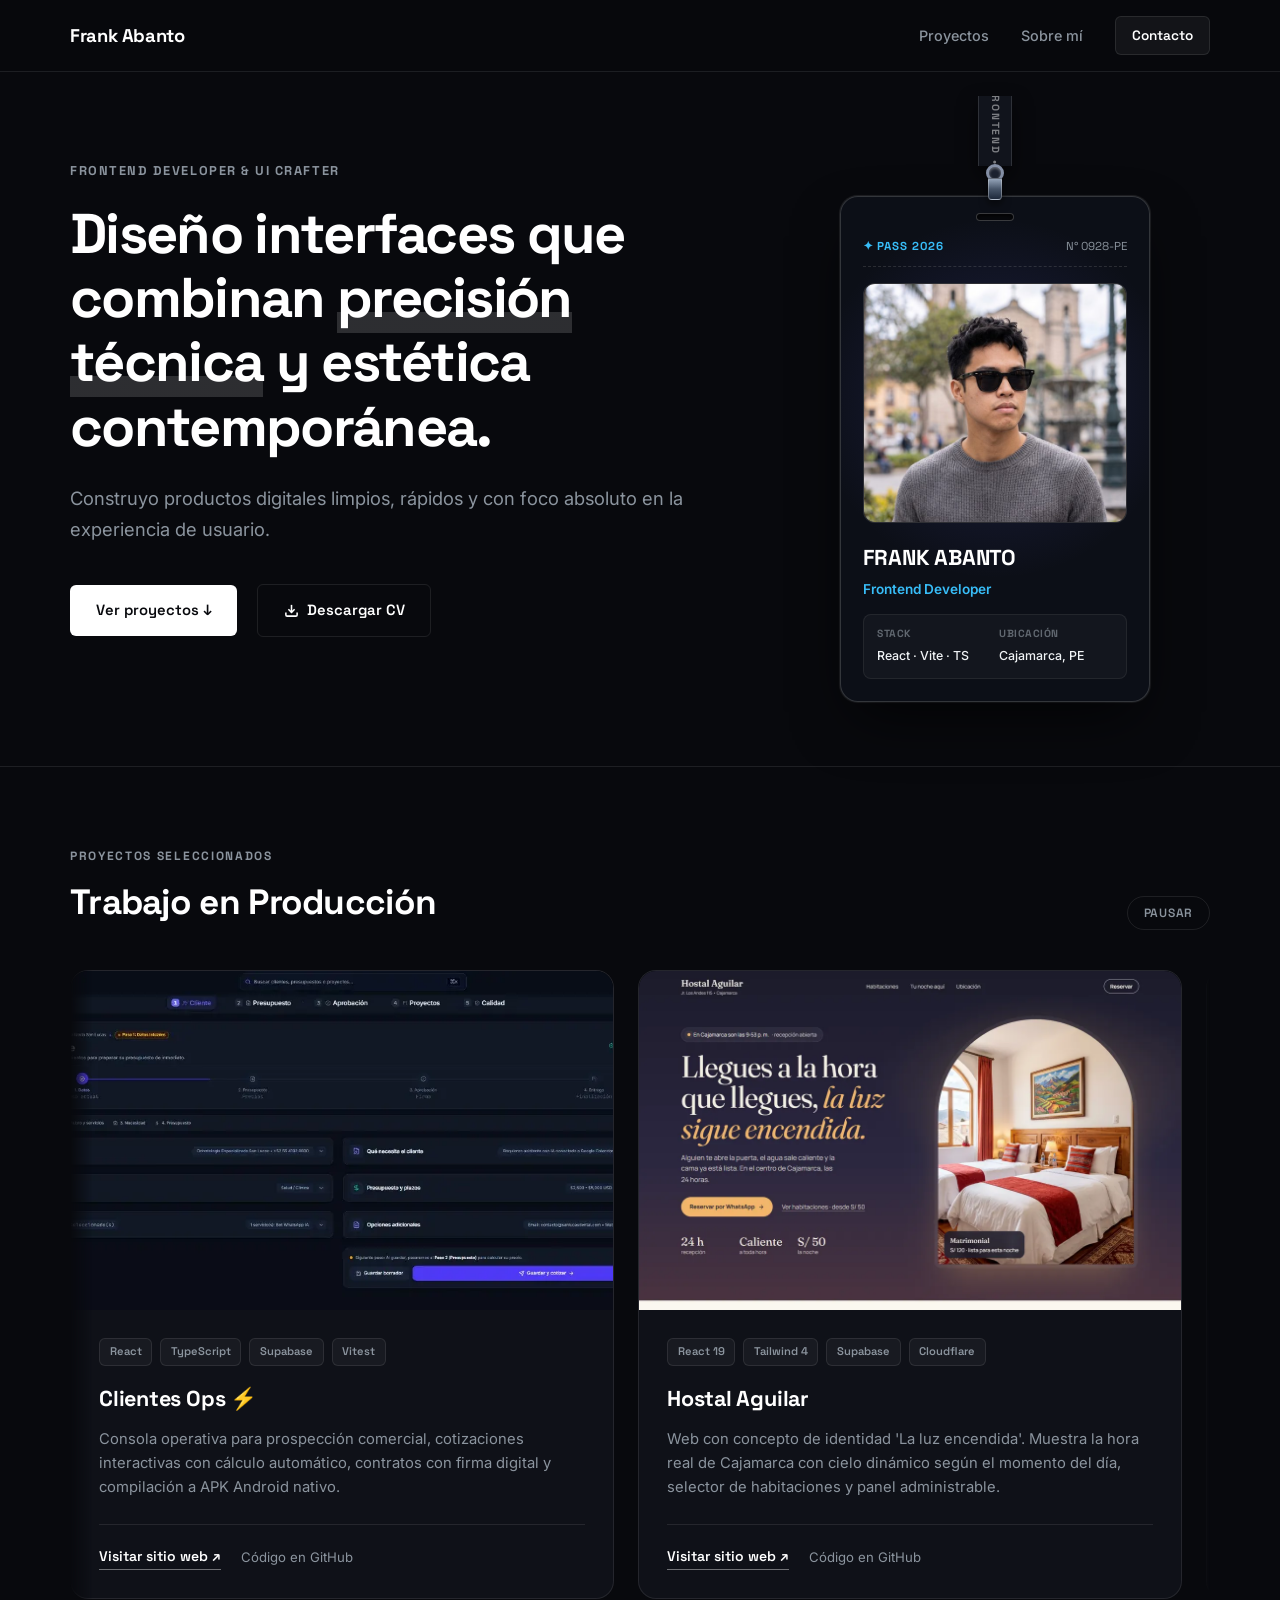
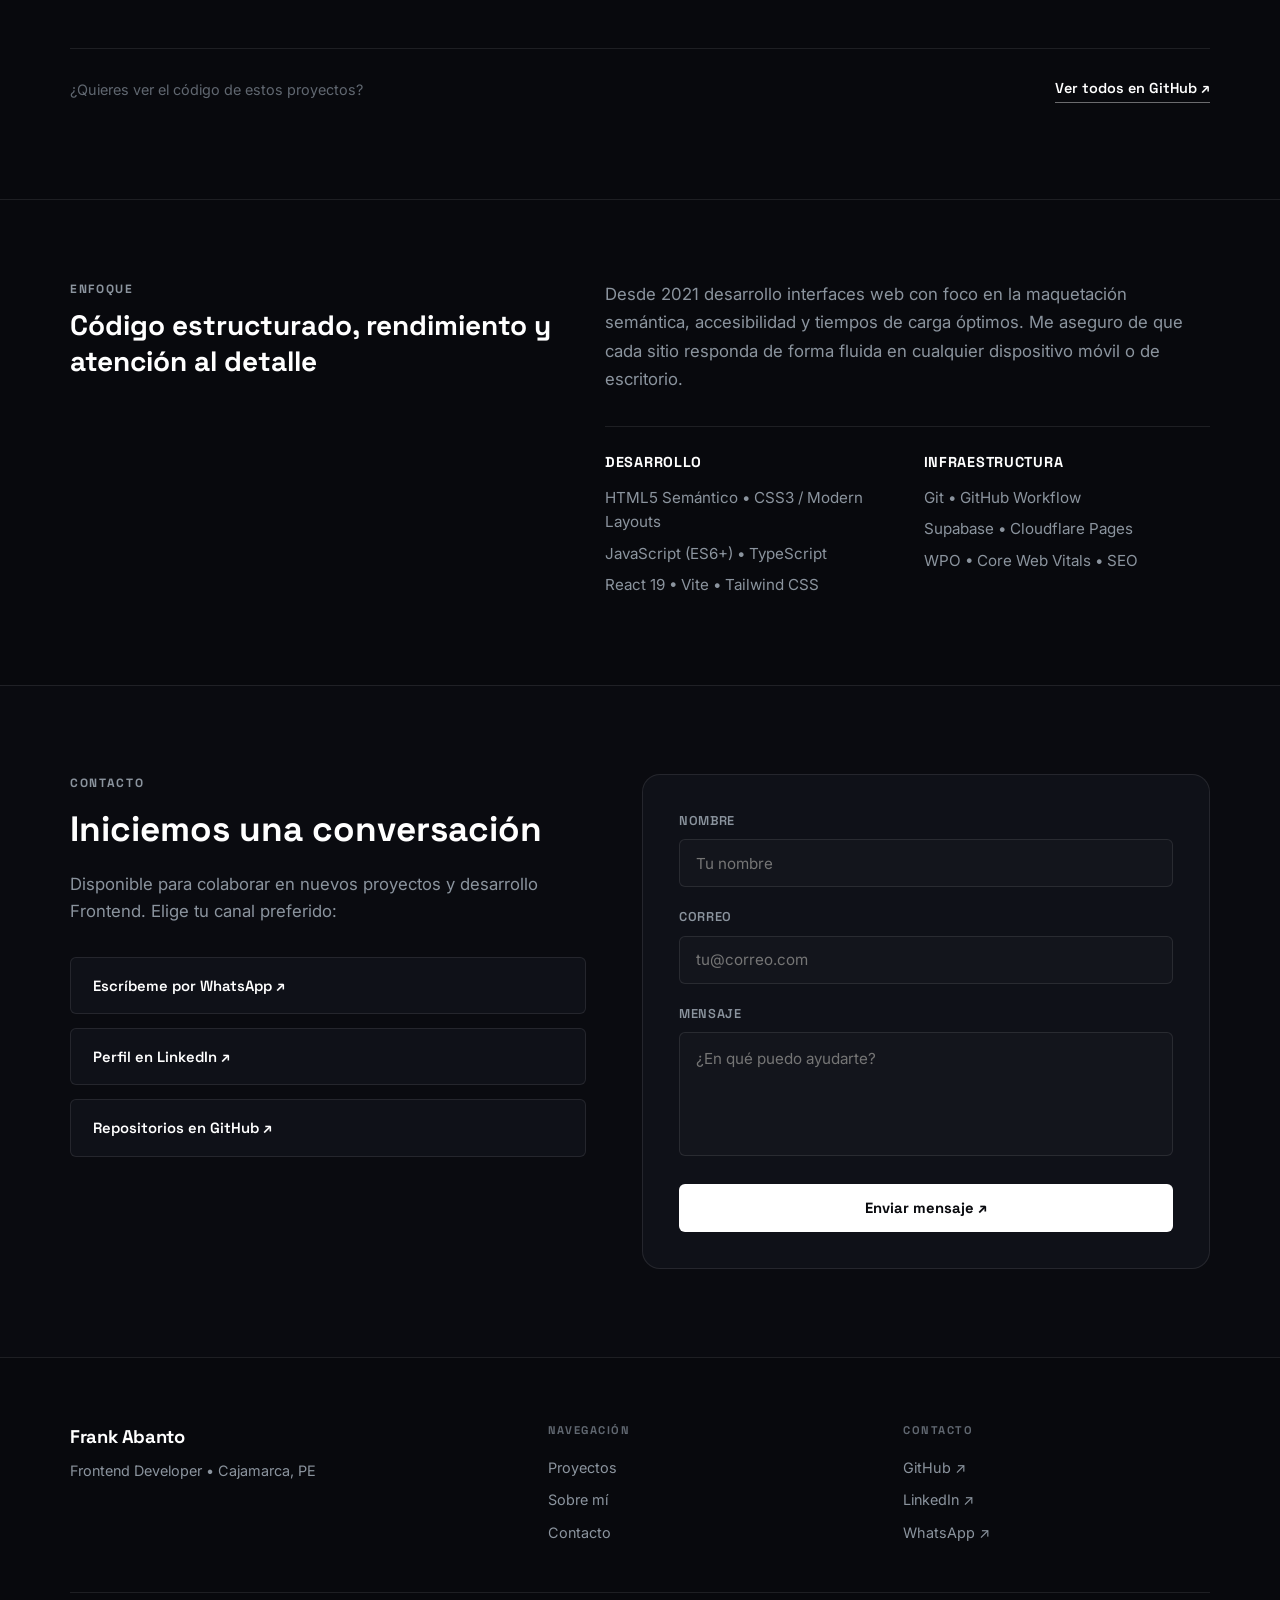
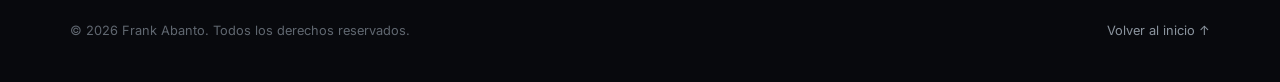
==== commit 93e58292: "fix: LinkedIn correcto, formulario funcional, textarea autoajustable y limpieza de Vercel - LinkedIn" ====
--- a/portafolio-cv/index.html
+++ b/portafolio-cv/index.html
@@ -7,13 +7,24 @@
   <meta name="viewport" content="width=device-width, initial-scale=1.0">
   <title>Frank Abanto — Frontend Developer</title>
   <meta name="description" content="Portafolio de Frank Abanto, Desarrollador Frontend. Interfaces limpias, rendimiento y diseño web contemporáneo.">
-  <link rel="icon" type="image/png" href="assets/favicon.png">
+
+  <!-- Iconos -->
+  <link rel="icon" type="image/png" sizes="32x32" href="assets/favicon-32.png">
+  <link rel="icon" type="image/png" sizes="192x192" href="assets/favicon-192.png">
+  <link rel="apple-touch-icon" sizes="180x180" href="assets/favicon-180.png">
+
+  <!-- Open Graph / redes sociales -->
+  <meta property="og:type" content="website">
+  <meta property="og:title" content="Frank Abanto — Frontend Developer">
+  <meta property="og:description" content="Interfaces limpias, rendimiento y diseño web contemporáneo.">
+  <meta property="og:image" content="assets/og-image.png">
+  <meta name="twitter:card" content="summary_large_image">
 
   <!-- Google Fonts: Space Grotesk (Titulares) & Inter (Lectura) -->
   <link rel="preconnect" href="https://fonts.googleapis.com">
   <link rel="preconnect" href="https://fonts.gstatic.com" crossorigin>
   <link rel="preload" as="style" href="https://fonts.googleapis.com/css2?family=Inter:wght@300;400;500;600&family=Space+Grotesk:wght@500;600;700&display=swap">
-  <link href="https://fonts.googleapis.com/css2?family=Inter:wght@300;400;500;600&family=Space+Grotesk:wght@500;600;700&display=swap" rel="stylesheet" media="print" onload="this.media='all'">
+  <link id="font-stylesheet" href="https://fonts.googleapis.com/css2?family=Inter:wght@300;400;500;600&family=Space+Grotesk:wght@500;600;700&display=swap" rel="stylesheet" media="print">
   <noscript>
     <link href="https://fonts.googleapis.com/css2?family=Inter:wght@300;400;500;600&family=Space+Grotesk:wght@500;600;700&display=swap" rel="stylesheet">
   </noscript>
@@ -181,7 +192,7 @@
             <a href="https://wa.me/51975713580?text=Hola%20Frank,%20vi%20tu%20portafolio%20y%20quiero%20conversar%20sobre%20un%20proyecto" target="_blank" rel="noopener noreferrer" class="direct-channel-btn">
               <span>Escríbeme por WhatsApp ↗</span>
             </a>
-            <a href="https://www.linkedin.com/in/frank-abanto-3919841b2/" target="_blank" rel="noopener noreferrer" class="direct-channel-btn">
+            <a href="https://www.linkedin.com/in/frankabanto/" target="_blank" rel="noopener noreferrer" class="direct-channel-btn">
               <span>Perfil en LinkedIn ↗</span>
             </a>
             <a href="https://github.com/FrankUsqAbant" target="_blank" rel="noopener noreferrer" class="direct-channel-btn">
@@ -191,7 +202,7 @@
         </div>
 
         <div class="contact-form-box">
-          <form class="clean-form" action="https://formsubmit.co/usquizafranquer@gmail.com" method="POST">
+          <form class="clean-form" action="https://formsubmit.co/ajax/usquizafranquer@gmail.com" method="POST">
             <div class="form-row">
               <label for="name">Nombre</label>
               <input type="text" id="name" name="name" placeholder="Tu nombre" required>
@@ -206,7 +217,7 @@
             </div>
             <button type="submit" class="btn-submit">Enviar mensaje ↗</button>
 
-            <div class="form-status-msg none" id="form-feedback">
+            <div class="form-status-msg none" id="form-feedback" role="status" aria-live="polite">
               ✓ Mensaje recibido. Te responderé a la brevedad.
             </div>
           </form>
@@ -236,7 +247,7 @@
           <span class="footer-group-title">Contacto</span>
           <div class="footer-links">
             <a href="https://github.com/FrankUsqAbant" target="_blank" rel="noopener noreferrer">GitHub ↗</a>
-            <a href="https://www.linkedin.com/in/frank-abanto-3919841b2/" target="_blank" rel="noopener noreferrer">LinkedIn ↗</a>
+            <a href="https://www.linkedin.com/in/frankabanto/" target="_blank" rel="noopener noreferrer">LinkedIn ↗</a>
             <a href="https://wa.me/51975713580" target="_blank" rel="noopener noreferrer">WhatsApp ↗</a>
           </div>
         </div>
--- a/portafolio-cv/style.css
+++ b/portafolio-cv/style.css
@@ -936,6 +936,15 @@
   transition: all 0.2s ease;
 }
 
+.form-row textarea {
+  resize: none;
+  min-height: 7rem;
+  max-height: 16rem;
+  line-height: 1.6;
+  font-family: inherit;
+  overflow-y: auto;
+}
+
 .form-row input:focus,
 .form-row textarea:focus {
   background: rgba(255, 255, 255, 0.05);
@@ -966,6 +975,10 @@
   color: #38bdf8;
 }
 
+.form-status-msg.is-error {
+  color: #f87171;
+}
+
 /* ------------------- Footer ------------------- */
 .clean-footer {
   padding: 4rem 0 2.5rem;
